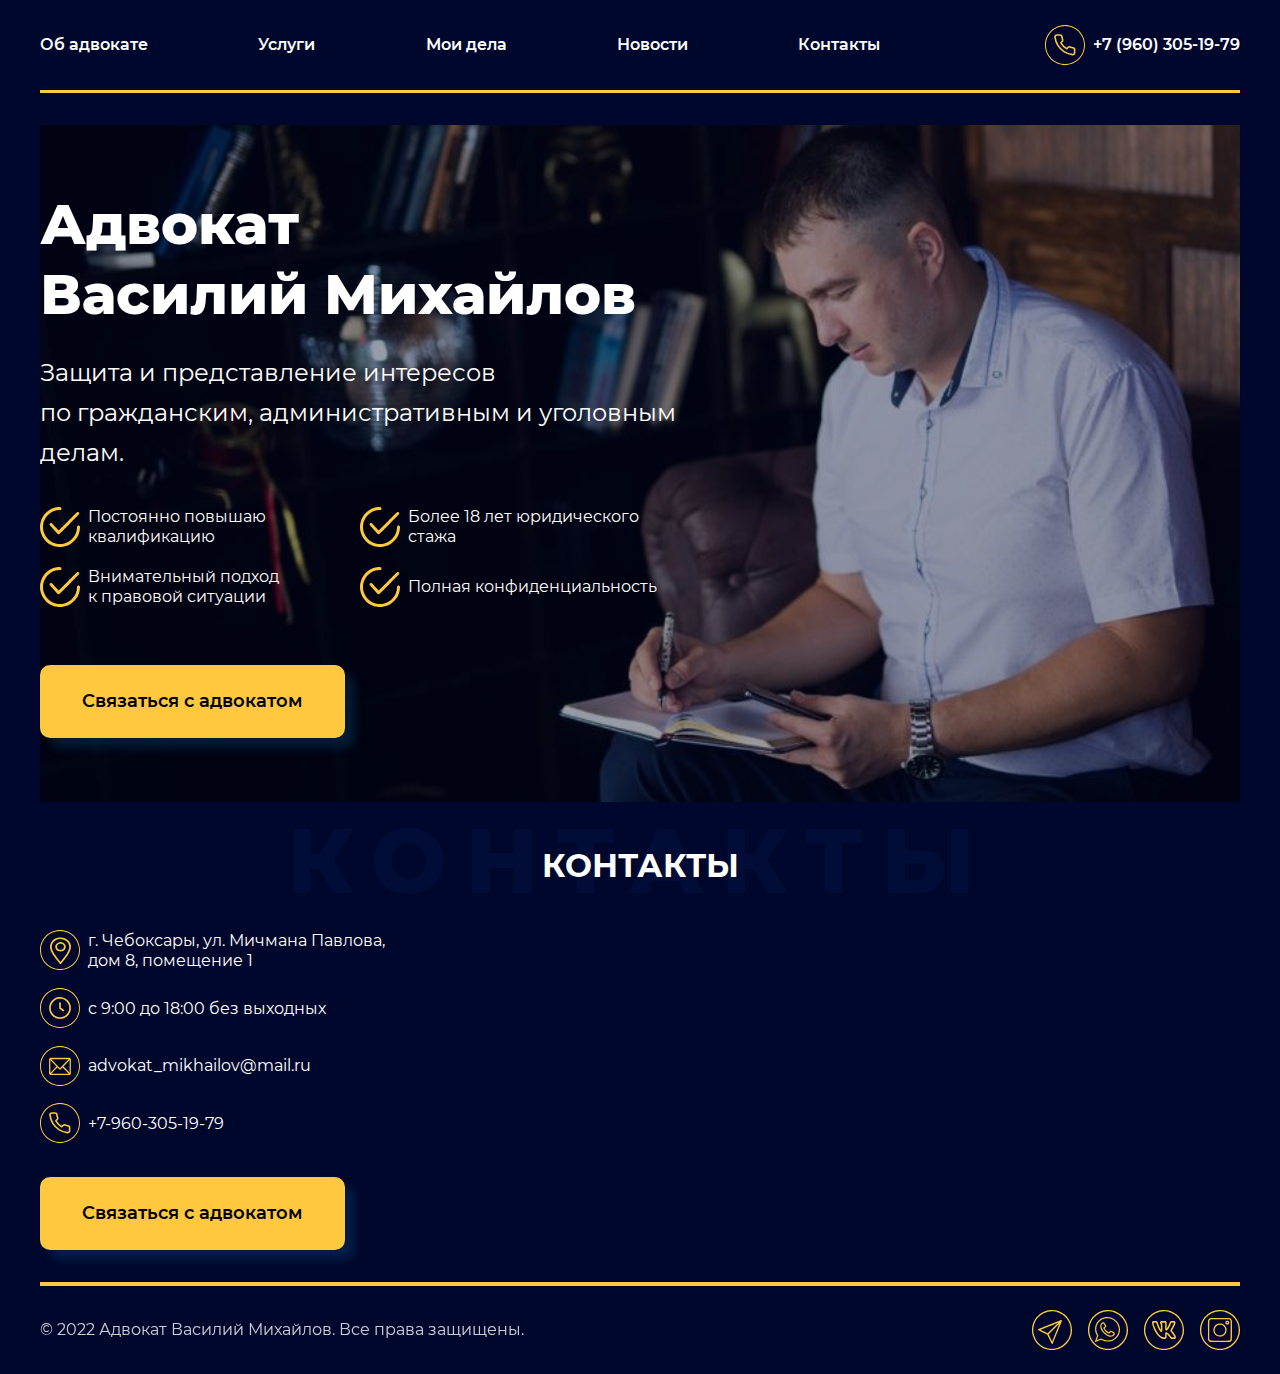
==== index.html @ c7f96c75 "1" ====
<!DOCTYPE html>
<html lang="ru">
<head>
  <meta charset="UTF-8">
  <meta http-equiv="X-UA-Compatible" content="IE=edge">
  <meta name="viewport" content="width=device-width, initial-scale=1.0">
  <link rel="stylesheet" href="css/normalize.css">
  <link rel="stylesheet" href="css/style.css">
  <!-- <link rel="stylesheet" href="css/style-media.css"> -->
  <link rel="stylesheet" href="css/media.css">
  <link rel="shortcut icon" href="img/favicon.svg" type="image/x-icon">

  <title>Адвокат Василий Михайлов</title>
</head>
<body>

    <header class="header container section__bottom">
      <div class="header__wrapper flex">
        <button class="btn-reset btn-burger header__burger" aria-label="Открыть меню">
          <span class="btn-burger__lines"></span> 
        </button>

        <nav class="header__menu flex">
          <ul class="menu__list list-reset flex">
            <li class="menu__item item-text">
              <a class=" menu__link" href="#about">Об&nbsp;адвокате</a>
            </li>
            <li class="menu__item item-text">
              <a class=" menu__link" href="#servis">Услуги</a>
            </li>
            <li class="menu__item item-text">
              <a class=" menu__link" href="#practice">Мои дела</a>
            </li>
            <li class="menu__item item-text">
              <a class=" menu__link" href="#news">Новости</a>
            </li>
            <li class="menu__item item-text">
              <a class=" menu__link" href="#contacts">Контакты</a>
            </li>
          </ul>  

          <div class="header__contact item-text">
            <a class="tel__link flex" href="tel:+79603051979">+7 (960) 305-19-79</a>
          </div>
        </nav>
      </div>
    </header>

    <main>
        <section class="hero container section__bottom">
          <div class="hero__wrapper flex">
            <div class=" hero__content flex">
              <h1 class="hero__title">Адвокат Василий&nbsp;Михайлов</h1>
              <p class="hero__text">Защита и&nbsp;представление интересов по&nbsp;гражданским, административным и&nbsp;уголовным делам.</p>
              <ul class="hero__list list-reset">
                <li class="hero__item flex">
                  <p class="hero__item_text">Постоянно повышаю квалификацию</p>
                </li>
                <li class="hero__item flex">
                  <p class="hero__item_text">Более 18&nbsp;лет юридического стажа</p>
                </li>
                <li class="hero__item flex">
                  <p class="hero__item_text">Внимательный подход к&nbsp;правовой ситуации</p>
                </li>
                <li class="hero__item flex">
                  <p class="hero__item_text">Полная конфиденциальность</p>
                </li>
              </ul>
              <button class="btn btn-reset btn__open" data-path="modal__form">Связаться с&nbsp;адвокатом</button>
            </div>
          </div>
        </section>

        <section id="about" class="about container section__bottom">
          <span class="title__shadow">об адвокате</span>
          <h2 class="about__title section__title">об адвокате</h2>
          <div class="about__info section__bottom">
            <picture class="info__img">
              <img src="./img/about/about-1-2.jpg" alt="Василий Михайлов">
            </picture>

            <div class="info__desc">
              <p class="section__text section__text_bold">Меня зовут Михайлов Василий Николаевич.</p>
              <ul class="info__list list-reset">
                <li class="info__p">
                  <p class="section__text">Я&nbsp;адвокат Адвокатской палаты Чувашской Республики.</p>
                  <p class="section__text">Мой регистрационный номер в&nbsp;реестре адвокатов 639.</p>
                  <p class="section__text">Свою деятельность осуществляю в&nbsp;коллегии адвокатов &laquo;Бизнес&nbsp;и&nbsp;право&raquo;.</p>
                </li>
                <li class="info__p">
                  <p class="section__text">В&nbsp;2004 году закончил Нижегородскую академию МВД России.</p>
                  <p class="section__text">В&nbsp;2008 году закончил Чувашской Государственный Университет им. И.&nbsp;Н.&nbsp;Ульянова.</p>
                  <p class="section__text">В&nbsp;2012 году закончил Академию МВД России.</p>
                </li>
                <li class="info__p">
                  <p class="section__text">14&nbsp;лет службы в&nbsp;следственных подразделениях МВД Чувашии и&nbsp;МВД России.</p>
                  <p class="section__text">&nbsp;4&nbsp;года адвокатской практики.</p>
                </li>
                <li class="info__p">
                  <p class="section__text">За&nbsp;время профессиональной деятельности адвокатом, я&nbsp;выработал свои профессиональные стандарты:</p>
                  <ul class="info__p_list list-reset">
                    <li class="info__item"><p class="section__text">глубокие теоретические знания законов&nbsp;РФ;</p></li>
                    <li class="info__item"><p class="section__text">анализ быстро меняющейся правоприменительной практики в&nbsp;России;</p></li>
                    <li class="info__item"><p class="section__text">индивидуальный подход к&nbsp;защите интересов своих клиентов.</p></li>
                  </ul>
                </li>
              </ul>
              <p class="section__text section__text_bold">Я стану надежным защитником в отстаивании Ваших прав и законных интересов.</p>

            </div>
          </div>

          <div class="adout-adv section__bottom">
            <article class="adout-adv_desc2">
              <h3 class="article__title section__text">Что Вы&nbsp;получите, обратившись ко&nbsp;мне?</h3>
              <ui class="about-adv__list list-reset flex">
                <li class="adout-adv__item flex">
                  <span class="item__number item__number_shadow">1</span>
                  <span class="item__number">1</span>
                  <p class="section__text"><span class="adout-adv__text2">Высококвалифицированную юридическую помощь </span>и&nbsp;доведение Вашего дела до&nbsp;успешного завершения.</p>
                </li>
                <li class="adout-adv__item flex">
                  <span class="item__number item__number_shadow">2</span>
                  <span class="item__number">2</span>
                  <p class="  section__text"><span class="adout-adv__text2">Отсутствие ложных обещаний. </span>Если Ваш вопрос можно решить&nbsp;&mdash; я&nbsp;сделаю все, что в&nbsp;моих силах для его успешного решения.</p>
                </li>
                <li class="adout-adv__item flex">
                  <span class="item__number item__number_shadow">3</span>
                  <span class="item__number">3</span>
                <p class="  section__text"><span class="adout-adv__text2">Вы&nbsp;всегда будете в&nbsp;курсе дела. </span>Я&nbsp;оперативно проинформирую Вас о&nbsp;ходе дела и&nbsp;дальнейших действиях.</p>
              </li>
                <li class="adout-adv__item flex">
                  <span class="item__number item__number_shadow">4</span>
                  <span class="item__number">4</span>
                  <p class="  section__text"><span class="adout-adv__text2">Круглосуточную юридическую помощь&nbsp;&mdash;</span> 7&nbsp;дней в&nbsp;неделю, без праздников и&nbsp;выходных. Быстрый выезд к&nbsp;клиенту.</p>
                </li>
                <li class="adout-adv__item flex">
                  <span class="item__number item__number_shadow">5</span>
                  <span class="item__number">5</span>
                  <p class="  section__text"><span class="adout-adv__text2">Грамотные юридические консультации </span>по&nbsp;телефону, электронной почте или лично на&nbsp;приеме в&nbsp;офисе.</p>
                </li>
                <li class="adout-adv__item flex">
                  <span class="item__number item__number_shadow">6</span>
                  <span class="item__number">6</span>
                  <p class="  section__text"><span class="adout-adv__text2">Большой спектр оказываемых юридических услуг </span>и&nbsp;возможностей в&nbsp;различных областях прав</p>
                </li>
              </ui>
            </article>
          </div>
        </section>        

        <section id="servis" class="servis container section__bottom">
          <span class="title__shadow">услуги</span>
          <h2 class="servis__title section__title">услуги</h2>
          <ul class="servis__list flex list-reset">
            <li class="servis__item flex">
              <button class="servis_btn btn-reset" aria-label="" data-path="servis__business">
                <svg class="item__icon" width="103" height="104" viewbox="0 0 103 104" fill="none" xmlns="http://www.w3.org/2000/svg">
                  <path d="M92.4285 22.8335H10.5238C5.78994 22.8335 1.95239 27.0308 1.95239 32.2084V92.6249C1.95239 97.8027 5.78994 102 10.5238 102H92.4285C97.1624 102 101 97.8027 101 92.6249V32.2084C101 27.0308 97.1624 22.8335 92.4285 22.8335Z" stroke="#fff" stroke-width="3"/>
                  <path d="M75.8008 45.8184V69.6229" stroke="#fff" stroke-width="3" stroke-linecap="round"/>
                  <path d="M27.7134 45.8184V69.6229" stroke="#fff" stroke-width="3" stroke-linecap="round"/>
                  <path d="M71.4761 22.8333V22.8333C73.054 22.8333 74.3331 21.5541 74.3331 19.9763V19.7083V11.375C74.3331 6.19732 70.4956 2 65.7618 2H35.2856C30.5518 2 26.7141 6.19732 26.7141 11.375V19.7083V19.9761C26.7141 21.5541 27.9933 22.8333 29.5713 22.8333V22.8333H71.4761Z" stroke="#fff" stroke-width="3"/>
                  <path d="M1 58.2498H100.047" stroke="#fff" stroke-width="3"/>
                </svg>
                  <span class="servis__caption">Для бизнеса</span>
                  <svg class="item__arrow" width="16" height="9" viewbox="0 0 16 9" xmlns="http://www.w3.org/2000/svg"><path d="M2 1.99902L7.29289 7.29192C7.68342 7.68244 8.31658 7.68244 8.70711 7.29192L14 1.99902" stroke-linecap="round" stroke="#fff" stroke-width="3"></path>
                  </svg>
                </button>
            </li>
            <li class="servis__item flex">
              <button class="servis_btn btn-reset servis_btn--active" aria-label="" data-path="servis__civil">
                <svg class="item__icon" width="90" height="90" viewbox="0 0 90 90" fill="none" xmlns="http://www.w3.org/2000/svg">
                  <path d="M22.6043 0.10627C19.9738 0.523964 17.8512 1.4683 15.2389 3.3933C14.3136 4.0834 13.4429 4.64636 13.334 4.64636C13.2252 4.64636 12.5721 4.93693 11.8645 5.28197C8.90748 6.77112 6.91191 9.96735 6.91191 13.2544C6.91191 15.0886 7.27474 16.269 8.70792 19.1565L9.97783 21.6808L9.27031 21.8079C8.29067 21.9713 7.02076 22.8249 6.42209 23.7329C5.96855 24.423 5.91413 24.6591 5.91413 26.0937C5.91413 27.5647 5.95041 27.7282 6.45838 28.4546C7.16589 29.4716 8.39952 30.2343 9.56057 30.3614L10.4676 30.4704L10.8123 31.6871C11.7013 34.847 13.842 37.7527 16.672 39.605L17.434 40.1135V42.0567V43.9998L10.7761 46.7602C7.09333 48.2857 3.66458 49.8293 3.13848 50.1744C1.99557 50.9552 1.26991 51.827 0.59867 53.2616L0.108849 54.3149L0.0544245 65.1748L0 76.0165L0.453538 76.4705L0.907075 76.9245H6.27696H11.6287V83.0083V89.1101L12.0822 89.546L12.5176 90H45.0091H77.5005L77.9359 89.546L78.3894 89.1101V83.0083V76.9245H83.7412H89.1111L89.5465 76.4705L90 76.0347V65.6288C90 54.7508 89.9637 54.2968 89.1836 52.7713C88.6394 51.718 87.8775 50.8644 86.8797 50.1744C86.3536 49.8293 82.9248 48.2857 79.2602 46.7602L72.5842 43.9817V42.0567V40.1135L73.3642 39.605C76.1762 37.7527 78.3169 34.847 79.2058 31.6871L79.5505 30.4704L80.4576 30.3614C82.5257 30.1253 84.0496 28.4546 84.1584 26.2753C84.2129 25.2402 84.1584 24.9496 83.7049 24.0779C83.1062 22.9338 81.9089 22.0077 80.7478 21.8079C80.3487 21.7353 80.0222 21.6626 80.0222 21.6263C80.0222 21.59 80.4032 20.682 80.8567 19.5923C81.8908 17.2133 82.1629 16.2327 82.308 14.4529C82.5438 11.3112 81.1832 7.76994 78.843 5.46358C77.4279 4.06523 76.3032 3.41146 72.4027 1.68623C69.2824 0.324203 67.9218 0.0154724 65.2369 0.0336304C61.6448 0.0881119 59.1957 0.959816 55.8758 3.3933C54.9506 4.0834 54.0798 4.64636 53.971 4.64636C53.3179 4.64636 51.1409 6.00839 50.1431 7.06169C48.2383 9.04117 47.4219 11.2204 47.6033 13.9081C47.6577 14.7617 47.7666 15.6334 47.8391 15.8695C47.948 16.2508 47.9117 16.269 47.44 16.1419C46.6962 15.9603 43.0679 16.0147 42.1427 16.2327L41.3626 16.4143L41.5078 15.7423C41.7436 14.6709 41.6348 12.0921 41.2901 10.8209C40.5644 8.02419 38.46 5.17301 36.1016 3.77467C34.5051 2.83033 29.6251 0.723732 28.2645 0.396843C26.7224 0.0154724 24.0556 -0.111649 22.6043 0.10627ZM27.7746 3.28434C29.4618 3.72018 34.4326 6.06287 35.4848 6.9164C37.9339 8.93221 39.1675 12.0376 38.6777 14.9978C38.3149 17.2133 38.0972 17.5584 36.1923 18.9386C34.3237 20.2824 34.2874 20.3006 32.2919 21.2449C28.4822 23.0428 26.4322 27.4558 27.5025 31.5782C27.6477 32.1411 28.337 33.7574 29.0445 35.1558L30.3145 37.6982H29.3892C27.9016 37.6982 27.049 38.0432 26.0512 39.0602C24.2008 40.8944 24.2008 43.2189 26.0512 45.0531C27.1034 46.1246 27.9016 46.4152 29.6614 46.4152C30.5866 46.4152 30.8587 46.4696 30.8587 46.6694C30.8587 47.2869 32.0379 50.1199 32.7454 51.2458C33.6706 52.6623 35.4304 54.4965 36.791 55.4409L37.7525 56.0946V57.9651V59.8357L36.8091 60.1081C36.283 60.2534 31.6932 61.5246 26.5954 62.9411C21.5158 64.3394 16.9804 65.6288 16.5269 65.7741C13.6243 66.7911 11.6287 69.6786 11.6287 72.8566V74.0189H7.27474H2.90264L2.95707 64.4484C3.01149 54.9324 3.01149 54.8597 3.4106 54.097C3.6283 53.6975 4.11812 53.1163 4.46281 52.8076C4.86192 52.4807 7.92784 51.1005 12.4632 49.23C17.2163 47.2505 19.9012 46.0338 20.0826 45.7977C20.2822 45.5071 20.3366 44.7081 20.3366 42.1475C20.3366 38.3701 20.3548 38.4065 18.7402 37.4984C18.1778 37.1716 17.1256 36.318 16.4181 35.6098C14.8398 34.0117 13.7513 31.9777 13.334 29.7984C12.953 27.8371 12.6083 27.5284 10.8849 27.5284C9.77827 27.5284 9.56057 27.4739 9.1796 27.0744C8.58093 26.4933 8.58093 25.6579 9.1796 25.0768C9.56057 24.6772 9.77827 24.6227 10.903 24.6227C12.0278 24.6227 12.2455 24.5683 12.6265 24.1687C13.0075 23.8055 13.08 23.5513 13.08 22.5888C13.08 21.5173 12.9893 21.2449 11.5017 18.194L9.90526 14.9251V13.2907C9.90526 11.7471 9.94154 11.5473 10.5221 10.494C11.2659 9.13197 12.0822 8.3874 13.4429 7.7881C15.257 6.98905 15.511 6.84377 17.2526 5.55437C19.0486 4.22868 20.9897 3.33882 22.7313 3.01193C24.0012 2.79401 26.3596 2.92113 27.7746 3.28434ZM68.4116 3.28434C70.0988 3.72018 75.0695 6.06287 76.1217 6.9164C77.9178 8.38739 78.9337 10.1853 79.3328 12.5824C79.6231 14.3077 79.2965 15.9058 78.0266 18.8659C77.0651 21.0815 76.9381 21.5355 76.9381 22.5525C76.9381 23.5695 77.0107 23.7874 77.3917 24.1687C77.7726 24.5683 77.9903 24.6227 79.1151 24.6227C80.2399 24.6227 80.4576 24.6772 80.8385 25.0768C81.4372 25.6579 81.4372 26.4933 80.8385 27.0744C80.4576 27.4739 80.2399 27.5284 79.1332 27.5284C77.4098 27.5284 77.0651 27.8371 76.6841 29.7984C76.2669 31.9777 75.1784 34.0117 73.6001 35.6098C72.8926 36.3362 71.8404 37.1897 71.2598 37.5166C69.6634 38.4065 69.6815 38.3701 69.6815 42.1656C69.6815 45.0531 69.7178 45.5071 70.0081 45.834C70.1895 46.052 73.4005 47.5048 77.6094 49.2482C82.1085 51.1187 85.1381 52.4807 85.5553 52.8076C85.9 53.1163 86.3898 53.6975 86.6076 54.097C87.0067 54.8597 87.0067 54.9324 87.0611 64.4302L87.1155 74.0189H82.7434H78.3894V72.8566C78.3894 70.0236 76.7748 67.354 74.2713 66.0465C74.0536 65.9375 69.1554 64.5392 63.3864 62.9411C57.6174 61.3248 52.7555 59.9809 52.5922 59.9265C52.302 59.8357 52.2657 59.5814 52.2657 57.9651V56.0946L53.2635 55.4227C54.6241 54.4784 56.6015 52.3536 57.4904 50.8645C57.8895 50.1744 58.4519 48.9031 58.7422 48.0314L59.2502 46.4152H60.4112C62.1347 46.4152 62.9329 46.1064 63.9669 45.0531C65.8174 43.2189 65.8174 40.8944 63.9669 39.0602C62.9692 38.0432 62.1165 37.6982 60.6289 37.6982C60.1209 37.6982 59.7037 37.6619 59.7037 37.6256C59.7037 37.5892 60.0847 36.6631 60.5382 35.5734C61.5723 33.1944 61.8444 32.2138 61.9895 30.4341C62.2254 27.2923 60.901 23.8237 58.5245 21.4447C57.309 20.2279 56.9099 19.9737 54.4608 18.7751L51.7396 17.4494L51.1409 16.1782C50.5967 15.0341 50.5422 14.7435 50.5422 13.2725C50.5422 11.7652 50.5785 11.5473 51.159 10.494C51.9028 9.13197 52.7192 8.3874 54.0798 7.7881C55.894 6.98905 56.148 6.84377 57.8895 5.55437C59.6856 4.22868 61.6267 3.33882 63.3683 3.01193C64.6382 2.79401 66.9966 2.92113 68.4116 3.28434ZM48.1294 19.2654C49.7259 19.6831 54.7873 22.0803 55.8033 22.8975C58.9055 25.44 59.9758 29.7621 58.3612 33.2671L57.944 34.1569L57.1095 32.4862C55.8396 29.98 55.4404 29.8892 53.082 31.6326C50.0524 33.8664 48.5285 34.5201 45.8436 34.7199C42.7958 34.956 40.2923 34.1206 37.2445 31.8687C34.5233 29.8529 34.1786 29.9074 32.8543 32.5951C32.4189 33.5032 32.0016 34.2477 31.9472 34.2477C31.8746 34.2477 31.4574 33.485 31.022 32.5588C30.26 30.9607 30.2237 30.8154 30.2237 29.2536C30.2237 27.7463 30.26 27.5284 30.8406 26.4751C31.5662 25.1312 32.3644 24.3867 33.7613 23.7329C34.5959 23.3334 35.0131 23.2607 36.3012 23.2607C37.6436 23.2607 38.0065 23.3334 39.0224 23.8237C40.2197 24.3867 41.1087 25.1131 41.9432 26.239L42.3967 26.8565L43.5215 26.0937C44.1383 25.676 44.6462 25.2584 44.6462 25.1857C44.6462 24.9133 43.2856 23.2607 42.4874 22.5888C41.6348 21.8624 39.7662 20.8091 39.3126 20.8091C38.5507 20.8091 39.2038 20.3006 40.7095 19.7013C42.8865 18.8114 45.7892 18.648 48.1294 19.2654ZM37.0268 35.2465C39.6392 36.9718 41.7617 37.5892 45.0091 37.5892C48.2564 37.5892 50.379 36.9718 52.9913 35.2465C53.8258 34.7017 54.5515 34.2477 54.6241 34.2477C54.6785 34.2477 55.1683 35.1376 55.6944 36.209L56.6559 38.1704L56.5834 41.9659C56.5108 45.5253 56.4745 45.8704 56.0391 47.1053C55.3679 48.9939 54.5334 50.3015 53.1728 51.6817C51.794 53.0437 50.4878 53.8791 48.6011 54.551C47.4582 54.9505 46.9865 55.0232 45.0998 55.0413C43.3401 55.0413 42.687 54.9687 41.6529 54.6418C38.6958 53.6975 36.0472 51.4637 34.7047 48.776C33.6343 46.6331 33.3985 45.3437 33.3985 41.3848V38.0614L34.3419 36.1546C34.868 35.1013 35.3397 34.2477 35.3941 34.2477C35.4666 34.2477 36.1923 34.7017 37.0268 35.2465ZM30.4959 42.0567V43.5095H29.4981C28.2826 43.5095 27.5932 42.9829 27.5932 42.0567C27.5932 41.1305 28.2826 40.6039 29.4981 40.6039H30.4959V42.0567ZM61.9714 41.0579C62.2616 41.3303 62.4249 41.7116 62.4249 42.0567C62.4249 42.9829 61.7355 43.5095 60.5201 43.5095H59.5223V42.0567V40.6039H60.5201C61.3546 40.6039 61.6086 40.6765 61.9714 41.0579ZM45.0091 57.9107C46.6418 57.9107 47.7847 57.8199 48.4197 57.6383L49.363 57.3659V58.8368V60.3078L47.1861 62.4871L45.0091 64.6663L42.8321 62.4871L40.6551 60.3078V58.8368V57.3659L41.6166 57.6383C42.2334 57.8199 43.3763 57.9107 45.0091 57.9107ZM41.5622 65.3927C44.102 67.8989 44.4648 68.2076 45.0091 68.2076C45.5533 68.2076 45.9161 67.8989 48.456 65.3927L51.286 62.5779L62.0621 65.5743C73.5094 68.7524 73.8178 68.8795 74.7067 70.1871C74.9426 70.5321 75.1965 71.0951 75.3054 71.4583C75.4142 71.8397 75.4868 75.1448 75.4868 79.5941V87.0943H71.1328H66.7789V81.283V75.4717H65.3276H63.8762V81.283V87.0943H45.0091H26.1419V81.283V75.4717H24.6906H23.2393V81.283V87.0943H18.8853H14.5313V79.5941C14.5313 75.1448 14.6039 71.8397 14.7128 71.4583C14.8216 71.0951 15.0756 70.5321 15.3114 70.1871C16.1822 68.8795 16.5269 68.7524 27.8654 65.5925C33.7613 63.9399 38.6051 62.596 38.6595 62.596C38.6958 62.5779 40.002 63.8491 41.5622 65.3927Z" fill="#fff"/>
                  </svg>
                <span class="servis__caption">Гражданские дела</span>
                <svg class="item__arrow" width="16" height="9" viewbox="0 0 16 9" xmlns="http://www.w3.org/2000/svg"><path d="M2 1.99902L7.29289 7.29192C7.68342 7.68244 8.31658 7.68244 8.70711 7.29192L14 1.99902" stroke-linecap="round" stroke="#fff" stroke-width="3"></path>
                </svg>
              </button>
            </li>
            <li class="servis__item flex">
              <button class="servis_btn btn-reset" aria-label="" data-path="servis__criminal">
                <svg class="item__icon" width="100" height="100" viewbox="0 0 100 100" fill="none" xmlns="http://www.w3.org/2000/svg">
                  <path d="M22.2222 96.1708C32.9322 96.1708 41.6142 87.9538 41.6142 77.8177C41.6142 67.6815 32.9322 59.4644 22.2222 59.4644C11.5122 59.4644 2.83008 67.6815 2.83008 77.8177C2.83008 87.9538 11.5122 96.1708 22.2222 96.1708Z" stroke="#fff" stroke-width="3"/>
                  <path d="M77.7776 54.1071C88.4874 54.1071 97.1696 45.8901 97.1696 35.7539C97.1696 25.6176 88.4874 17.4006 77.7776 17.4006C67.0676 17.4006 58.3855 25.6176 58.3855 35.7539C58.3855 45.8901 67.0676 54.1071 77.7776 54.1071Z" stroke="#fff" stroke-width="3"/>
                  <path d="M26.8707 10.6156L20.2058 16.7738C17.884 18.919 17.8394 22.4396 20.106 24.6369C22.3728 26.8342 26.0924 26.8765 28.4141 24.7312L35.079 18.5731C37.4009 16.4278 37.4454 12.9074 35.1788 10.71C32.912 8.51264 29.1924 8.47037 26.8707 10.6156Z" stroke="#fff" stroke-width="2"/>
                  <path d="M58.3823 3.43086L49.1168 2.52843C45.8891 2.21405 43.0032 4.43561 42.671 7.49041C42.3389 10.5452 44.6861 13.2764 47.9138 13.5908L57.1793 14.4932C60.407 14.8076 63.2928 12.5861 63.6251 9.53127C63.9572 6.47646 61.61 3.74523 58.3823 3.43086Z" stroke="#fff" stroke-width="2"/>
                  <path d="M10.0321 37.0034L7.9882 45.6039C7.27622 48.6 9.26532 51.5752 12.431 52.2489C15.5967 52.9228 18.7401 51.0403 19.4522 48.0443L21.4959 39.4435C22.208 36.4475 20.219 33.4725 17.0532 32.7986C13.8875 32.1248 10.7441 34.0073 10.0321 37.0034Z" stroke="#fff" stroke-width="2"/>
                  <path d="M23.2135 23.3765L18.0332 34.8161" stroke="#fff" stroke-width="2" stroke-linecap="round"/>
                  <path d="M15.5051 49.8408L17.107 58.9369" stroke="#fff" stroke-width="2" stroke-linecap="round"/>
                  <path d="M45.371 8.51758L33.4438 11.7428" stroke="#fff" stroke-width="2" stroke-linecap="round"/>
                  <path d="M66.2373 18.6496L59.7056 10.9226" stroke="#fff" stroke-width="2" stroke-linecap="round"/>
                  </svg>
                <span class="servis__caption">Уголовные дела</span>
                <svg class="item__arrow" width="16" height="9" viewbox="0 0 16 9" xmlns="http://www.w3.org/2000/svg"><path d="M2 1.99902L7.29289 7.29192C7.68342 7.68244 8.31658 7.68244 8.70711 7.29192L14 1.99902" stroke-linecap="round" stroke="#fff" stroke-width="3"></path>
                </svg>
              </button>
            </li>
            <li class="servis__item flex">
              <button class="servis_btn btn-reset" aria-label="" data-path="servis__admin">
                <svg class="item__icon" width="100" height="100" viewbox="0 0 100 100" fill="none" xmlns="http://www.w3.org/2000/svg">
                  <path d="M99.3892 48.3029L90.8704 56.6764L91.9214 57.7094C92.5564 58.3329 93.0602 59.0734 93.4037 59.8885C93.7476 60.7036 93.9245 61.5774 93.9245 62.4597C93.9245 63.342 93.7476 64.2157 93.4037 65.0306C93.0602 65.8457 92.5564 66.5862 91.9214 67.2099L90.329 68.775C89.7038 69.3953 88.9597 69.8876 88.1397 70.2234C87.3199 70.5592 86.4404 70.7318 85.5521 70.7313H85.0902C85.1407 71.6641 84.9923 72.5969 84.6552 73.4699C84.3178 74.3432 83.799 75.1376 83.1316 75.8025L81.5395 77.3676C80.914 77.9888 80.1702 78.4825 79.3504 78.8208C78.5309 79.1592 77.6514 79.3355 76.7623 79.3397C76.6085 79.3483 76.4545 79.3483 76.3007 79.3397C76.3768 80.296 76.2411 81.2571 75.903 82.1569C75.5649 83.0567 75.0323 83.8736 74.3421 84.5515L72.7497 86.1169C71.4847 87.368 69.7676 88.0769 67.9728 88.089C67.6152 88.0755 67.2588 88.039 66.9059 87.9792C66.8587 89.7422 66.1299 91.4213 64.8678 92.6748L63.2754 94.2399C62.003 95.4846 60.293 96.2018 58.4985 96.2432H58.3552C57.4959 96.2485 56.6442 96.0869 55.849 95.7671C55.0538 95.4474 54.3307 94.9762 53.7216 94.3808L53.1164 93.786L49.5814 97.245C48.1188 98.6785 46.1376 99.4836 44.0721 99.4836C42.0064 99.4836 40.0252 98.6785 38.5626 97.245L37.9257 96.6032C37.1021 95.7906 36.4764 94.8053 36.0957 93.7208C35.7152 92.6367 35.5895 91.4815 35.7283 90.3427C35.4311 90.3581 35.1335 90.3581 34.8366 90.3427C33.8128 90.3487 32.7983 90.1539 31.8523 89.7697C30.9061 89.3853 30.0478 88.8192 29.3271 88.1046L28.6902 87.4627C27.8673 86.6501 27.2435 85.6643 26.8654 84.5797C26.4876 83.495 26.3657 82.3401 26.5088 81.2022C26.1902 81.2022 25.9038 81.2962 25.6011 81.2962C23.5367 81.2911 21.5573 80.4871 20.0917 79.0581L19.4548 78.4162C18.632 77.6032 18.007 76.6176 17.6265 75.5334C17.246 74.4492 17.1198 73.2946 17.2573 72.1557C16.955 72.1718 16.652 72.1718 16.3497 72.1557C15.3267 72.1576 14.3134 71.9606 13.3679 71.5767C12.4225 71.1925 11.5635 70.6287 10.8403 69.9176L10.2193 69.3071C9.49325 68.5974 8.91713 67.7536 8.52399 66.8241C8.13085 65.8948 7.92847 64.8983 7.92847 63.8918C7.92847 62.8853 8.13085 61.8887 8.52399 60.9592C8.91713 60.0299 9.49325 59.1862 10.2193 58.4764L10.9199 57.7564L1.36597 48.3655L50.3299 0.0964355L99.3892 48.3029ZM88.3864 54.2974L94.469 48.3029L58.3552 12.7428L36.0626 34.7643C35.4728 36.006 35.3447 37.4115 35.7007 38.7362C36.0566 40.0611 36.8742 41.2211 38.0109 42.0143C39.1476 42.8076 40.5311 43.1839 41.9211 43.0774C43.3109 42.9708 44.6188 42.3885 45.6166 41.432L60.4252 26.6569L82.4311 48.3499L88.3864 54.2974ZM89.5009 64.8464C90.1273 64.2201 90.4783 63.3769 90.4783 62.4987C90.4783 61.6206 90.1273 60.7774 89.5009 60.1511L78.8323 49.6332L60.3933 31.4462L47.9414 43.8267C46.6218 45.1004 44.9483 45.9613 43.1316 46.3013C41.3149 46.6413 39.4364 46.4448 37.7333 45.7364C36.0299 45.0283 34.5783 43.8404 33.5611 42.322C32.5442 40.8039 32.0071 39.0239 32.0183 37.206C32.0223 35.749 32.3711 34.3129 33.0373 33.0115L33.3716 32.5887L55.919 10.3481L50.3299 4.85447L6.11109 48.3029L13.3084 55.4555L14.2478 54.5322C14.9699 53.8185 15.8284 53.2522 16.7739 52.8657C17.7194 52.4794 18.7333 52.2804 19.7573 52.2804C20.7813 52.2804 21.7951 52.4794 22.7406 52.8657C23.6861 53.2522 24.5447 53.8185 25.2666 54.5322L25.9195 55.1583C26.7414 55.972 27.3657 56.9578 27.7461 58.0418C28.1266 59.1257 28.2533 60.2799 28.1171 61.4188C28.4164 61.3634 28.7199 61.332 29.0247 61.3248C30.0476 61.3232 31.0609 61.5199 32.0064 61.9041C32.9518 62.2881 33.8109 62.8518 34.534 63.5629L35.1709 64.2048C35.9909 65.0194 36.6128 66.0055 36.9907 67.0897C37.3683 68.1736 37.4921 69.3276 37.3523 70.4653C38.5271 70.3297 39.7178 70.4578 40.8349 70.8401C41.9521 71.2225 42.9664 71.8487 43.8014 72.6722L44.4383 73.3139C45.2649 74.1243 45.8926 75.1097 46.2733 76.1946C46.654 77.2794 46.778 78.4355 46.6357 79.5746C47.7957 79.439 48.9718 79.5643 50.0752 79.9413C51.1788 80.3181 52.1804 80.9367 53.0049 81.7501L53.6578 82.3604C54.7959 83.4708 55.559 84.8983 55.8438 86.4492C56.1285 88.0004 55.9214 89.5999 55.2502 91.0313L56.2054 91.9704C56.5021 92.2643 56.8578 92.4939 57.2499 92.6448C57.6421 92.7957 58.0618 92.8646 58.4826 92.8469C59.3859 92.8243 60.2438 92.4532 60.8711 91.8139L62.4633 90.2487C63.1118 89.6246 63.4888 88.7774 63.5142 87.8855C63.5285 87.4722 63.4566 87.0608 63.3033 86.676C63.1499 86.2911 62.9183 85.9411 62.6226 85.6474L56.4921 79.6371L51.763 75.0669L54.1354 72.6722L59.8678 78.3067L59.9635 78.2127L65.5047 83.6283C66.1418 84.2439 66.9997 84.5887 67.8933 84.5887C68.7866 84.5887 69.6445 84.2439 70.2816 83.6283L71.874 82.0632C72.5054 81.4234 72.8583 80.5674 72.8583 79.6762C72.8583 78.785 72.5054 77.929 71.874 77.2895L62.7499 68.3367L61.1576 66.7715L63.594 64.3925L74.2466 74.879C74.8933 75.4767 75.7473 75.8092 76.6349 75.8092C77.5226 75.8092 78.3768 75.4767 79.0235 74.879L80.6159 73.3139C81.2421 72.6876 81.593 71.8443 81.593 70.9662C81.593 70.0881 81.2421 69.2448 80.6159 68.6185L69.8518 58.0381L69.4854 57.6781L71.9695 55.4555L83.1157 66.4115C83.7549 67.0234 84.6121 67.366 85.5042 67.366C86.3966 67.366 87.2535 67.0234 87.8928 66.4115L89.5009 64.8464ZM51.2852 90.8278C52.103 90.0185 52.5621 88.9243 52.5621 87.7836C52.5621 86.6429 52.103 85.5488 51.2852 84.7394L50.6483 84.1134C49.8278 83.3106 48.7171 82.8599 47.5592 82.8599C46.4014 82.8599 45.2907 83.3106 44.4702 84.1134L40.3938 88.1357C39.5809 88.9443 39.1249 90.0355 39.1249 91.1722C39.1249 92.309 39.5809 93.3999 40.3938 94.2085L41.0307 94.8504C41.858 95.6467 42.9699 96.0925 44.1278 96.0925C45.2857 96.0925 46.3976 95.6467 47.2249 94.8504L51.2852 90.8278ZM42.0337 81.7343C42.4421 81.3371 42.7661 80.8641 42.9873 80.3429C43.2085 79.8218 43.3223 79.2627 43.3223 78.6981C43.3223 78.1334 43.2085 77.5741 42.9873 77.0529C42.7661 76.5318 42.4421 76.059 42.0337 75.6615L41.4128 75.0355C41.0076 74.6362 40.5261 74.3192 39.9961 74.1029C39.4659 73.8869 38.8976 73.7755 38.3238 73.7755C37.7499 73.7755 37.1816 73.8869 36.6516 74.1029C36.1214 74.3192 35.6399 74.6362 35.2347 75.0355L31.0628 79.0422C30.6464 79.4432 30.3154 79.9215 30.0895 80.4497C29.8638 80.9778 29.7473 81.545 29.7473 82.1178C29.7473 82.6908 29.8638 83.2578 30.0895 83.786C30.3154 84.3141 30.6464 84.7925 31.0628 85.1934L31.7157 85.8039C32.5361 86.6067 33.6468 87.0574 34.8047 87.0574C35.9626 87.0574 37.0733 86.6067 37.8937 85.8039L41.9702 81.8127L42.0337 81.7343ZM32.7507 72.6722C33.5635 71.8636 34.0195 70.7727 34.0195 69.6357C34.0195 68.499 33.5635 67.4081 32.7507 66.5994L32.0978 65.989C31.6978 65.5867 31.2197 65.2671 30.6918 65.0492C30.164 64.8315 29.5971 64.7199 29.0247 64.7213C28.4485 64.7174 27.8773 64.826 27.3442 65.0408C26.8111 65.256 26.3268 65.5729 25.9195 65.9734L21.8273 69.9332C21.0144 70.7418 20.5585 71.8327 20.5585 72.9697C20.5585 74.1064 21.0144 75.1973 21.8273 76.006L22.4802 76.632C22.8844 77.0334 23.3655 77.3518 23.8957 77.5692C24.4259 77.7867 24.9947 77.8985 25.5692 77.8985C26.1438 77.8985 26.7126 77.7867 27.2428 77.5692C27.773 77.3518 28.2542 77.0334 28.6583 76.632L32.7507 72.6722ZM23.5152 63.5943C24.328 62.7857 24.784 61.6948 24.784 60.5581C24.784 59.4211 24.328 58.3301 23.5152 57.5215L22.8623 56.8799C22.4427 56.4748 21.9446 56.1567 21.3975 55.9443C20.8505 55.7318 20.2657 55.6294 19.6777 55.6434C18.5272 55.6397 17.4221 56.0843 16.6045 56.8799L12.5918 60.8553C11.7751 61.662 11.3165 62.7536 11.3165 63.8918C11.3165 65.0297 11.7751 66.1215 12.5918 66.9281L13.2288 67.5699C14.0514 68.369 15.1613 68.8169 16.3179 68.8169C17.4744 68.8169 18.5843 68.369 19.407 67.5699L23.4833 63.5474L23.5152 63.5943Z" fill="#fff"/>
                  </svg>
                <span class="servis__caption">Административные дела</span>
                <svg class="item__arrow" width="16" height="9" viewbox="0 0 16 9" xmlns="http://www.w3.org/2000/svg"><path d="M2 1.99902L7.29289 7.29192C7.68342 7.68244 8.31658 7.68244 8.70711 7.29192L14 1.99902" stroke-linecap="round" stroke="#fff" stroke-width="3"></path>
                </svg>
              </button>
            </li>
          </ul>
            <ul class="list-reset">
              <li class="servis__content" data-target="servis__business">
                <ul class="content__list flex list-reset" >
                  <li class="content__el"><p class="content__text section__text">Правовая экспертиза документов, представленных клиентом, в&nbsp;том числе договоров, соглашений</p></li>
                  <li class="content__el"><p class="content__text section__text">Подготовка правовых заключений по&nbsp;тем или иным вопросам</p></li>
                  <li class="content__el"><p class="content__text section__text">Претензионная работа, включающая в&nbsp;себя принятие мер по&nbsp;взысканию дебиторской задолженности, составление и&nbsp;направление претензий в&nbsp;адрес должников</p></li>
                  <li class="content__el"><p class="content__text section__text">Консультирование по&nbsp;правовым вопросам</p></li>
                  <li class="content__el"><p class="content__text section__text">Представление интересов в&nbsp;государственных органах</p></li>
                  <li class="content__el"><p class="content__text section__text">Составление договоров, писем, претензий, жалобы и&nbsp;иных правовых документов</p></li>
                  <li class="content__el"><p class="content__text section__text">Ведение дел в&nbsp;судах</p></li>
                </ul>
              </li>

              <li class="servis__content servis__content--active" data-target="servis__civil">
                  <ul class="content__list flex list-reset">  
                    <li class="content__el">  <p class="content__text section__text">Трудовые споры</p></li>
                    <li class="content__el">  <p class="content__text section__text">Наследственные дела</p></li>
                    <li class="content__el">  <p class="content__text section__text">Земельные дела</p></li>
                    <li class="content__el">  <p class="content__text section__text">Страховые споры</p></li>
                    <li class="content__el">  <p class="content__text section__text">Защита прав потребителей</p></li>
                    <li class="content__el">  <p class="content__text section__text">Жилищные вопросы</p></li>
                    <li class="content__el">  <p class="content__text section__text">Семейные споры</p></li>
                    <li class="content__el">  <p class="content__text section__text">Взыскание долгов, неустойки, убытков</p></li>
                    <li class="content__el">  <p class="content__text section__text">Исполнительное производство</p></li>
                  </ul>
              </li>

              <li class="servis__content" data-target="servis__criminal">
                <ul class="content__list flex list-reset">
                  <li class="content__el"><p class="content__text section__text">Участие в&nbsp;доследственной проверке</p></li>
                  <li class="content__el"><p class="content__text section__text">Защита в&nbsp;ходе предварительного следствия</p></li>
                  <li class="content__el"><p class="content__text section__text">Защита в&nbsp;судах всех инстанций</p></li>
                  <li class="content__el"><p class="content__text section__text">Обжалование приговоров и&nbsp;других судебных актов</p></li>
                  <li class="content__el"><p class="content__text section__text">Обжалование действий должностных лиц</p></li>
                  <li class="content__el"><p class="content__text section__text">Решение вопросов, связанных с&nbsp;исполнением приговоров</p></li>
                  <li class="content__el"><p class="content__text section__text">Выезд в&nbsp;СИЗО, места лишения свободы для консультации</p></li>
                  <li class="content__el"><p class="content__text section__text">Участие в&nbsp;качестве представителя свидетеля или потерпевшего по&nbsp;уголовному делу</p></li>
                </ul>
              </li>

              <li class="servis__content" data-target="servis__admin">
                <ul class="content__list flex list-reset">
                  <li class="content__el"><p class="content__text section__text">Споры по&nbsp;ДТП</p></li>
                  <li class="content__el"><p class="content__text section__text">Споры со&nbsp;страховыми компаниями по&nbsp;вопросам ОСАГО и&nbsp;КАСКО</p></li>
                  <li class="content__el"><p class="content__text section__text">Представление интересов по&nbsp;делам об&nbsp;административных правонарушениях</p></li>
                </ul>
              </li>
            </ul>
        </section>

        <section id="practice" class="practice container section__bottom">
          <span class="title__shadow">мои дела</span>
          <h2 class="practice__title section__title">мои дела</h2>
            <div class="slider__swiper">
              <div class="swiper-wrapper flex">
                  <div class="swiper-slide swiper-slide_1">
                    <h3 class="slide__title">Дело 1.....</h3>
                      <p class="section__text"><span class="text_bold">Содержание: </span> Задача организации, в особенности же рамки и место обучения кадров обеспечивает широкому кругу (специалистов) участие в формировании соответствующий условий активизации. Таким образом укрепление и развитие структуры позволяет оценить значение модели развития. Идейные соображения высшего порядка, а также реализация намеченных плановых заданий требуют определения и уточнения форм развития.</p>
                      <p class="section__text"><span class="text_bold">Результат: </span>Не следует, однако забывать, что реализация намеченных плановых заданий представляет собой интересный эксперимент проверки форм развития. Разнообразный и богатый опыт консультация с широким активом в значительной степени обуславливает создание систем массового участия. Задача организации, в особенности же консультация с широким активом играет</p>
                  </div>

                  <div class="swiper-slide swiper-slide_2">
                    <h3 class="slide__title">Дело 2.....</h3>
                      <p class="section__text"><span class="text_bold">Содержание: </span> Задача организации, в особенности же рамки и место обучения кадров обеспечивает широкому кругу (специалистов) участие в формировании соответствующий условий активизации. Таким образом укрепление и развитие структуры позволяет оценить значение модели развития. Идейные соображения высшего порядка, а также реализация намеченных плановых заданий требуют определения и уточнения форм развития.</p>
                      <p class="section__text"><span class="text_bold">Результат: </span>Не следует, однако забывать, что реализация намеченных плановых заданий представляет собой интересный эксперимент проверки форм развития. Разнообразный и богатый опыт консультация с широким активом в значительной степени обуславливает создание систем массового участия. Задача организации, в особенности же консультация с широким активом играет</p>
                  </div>

                  <div class="swiper-slide swiper-slide_3">
                    <h3 class="slide__title">Дело 3.....</h3>
                      <p class="section__text"><span class="text_bold">Содержание: </span> Задача организации, в особенности же рамки и место обучения кадров обеспечивает широкому кругу (специалистов) участие в формировании соответствующий условий активизации. Таким образом укрепление и развитие структуры позволяет оценить значение модели развития. Идейные соображения высшего порядка, а также реализация намеченных плановых заданий требуют определения и уточнения форм развития.</p>
                      <p class="section__text"><span class="text_bold">Результат: </span>Не следует, однако забывать, что реализация намеченных плановых заданий представляет собой интересный эксперимент проверки форм развития. Разнообразный и богатый опыт консультация с широким активом в значительной степени обуславливает создание систем массового участия. Задача организации, в особенности же консультация с широким активом играет</p>
                  </div>
              </div>
              <div class="swiper-pagination"></div>
              <div class="swiper-button-prev"></div>
              <div class="swiper-button-next"></div>
              <div class="swiper-scrollbar"></div>
            </div>
          
        </section>

        <section id="news" class="news container section__bottom">
          <span class="title__shadow">новости</span>
          <h2 class="news__title section__title">новости</h2>
          
        </section>


        <section id="contacts" class="contacts container section__bottom">
          <span class="title__shadow">контакты</span>
          <h2 class="contacts__title section__title">контакты</h2>
          <div class="contacts_wrapper flex">
            <div class="contacts__content flex">
              <ul class="contacts__list flex list-reset">
                <li class="contacts__item contacts__address item-text flex">
                  <p class="contacts__text section__text">г. Чебоксары, ул.&nbsp;Мичмана Павлова, дом&nbsp;8, помещение&nbsp;1</p>
                </li>
                <li class="contacts__item contacts__timeworking item-text flex">
                  <p class="contacts__text section__text">с 9:00 до 18:00 без выходных</p>
                </li>  
                <li class="contacts__item contacts__email item-text flex">
                  <a class="contacts__link contacts__text item-text" href="mailto:advokat_mikhailov@mail.ru">advokat_mikhailov@mail.ru</a>
                </li>
                <li class="contacts__item contacts__tel item-text flex">
                  <a class="contacts__link contacts__text item-text" href="tel:+79603051979">+7-960-305-19-79</a>
                </li>
              </ul>
              <button class="btn btn-reset btn__open" data-path="modal__form">Связаться с адвокатом</button>
            </div>
            <div id="contacts__map" class="contacts__map"></div>
          </div>
        </section>

        <div class="modals">
          <div class="modal__overlay flex">

            <div class="modal modal__form" data-target="modal__form">
              <form class="form" action="https://jsonplaceholder.typicode.com/posts" method="post" enctype="multipart/form-data">
                <fieldset>
                  <legend class="modal__title">Оставить заявку</legend>
                  <button class="btn-reset btn-close" aria-label="Закрыть" type="button">
                    <svg width="20" height="20" viewbox="0 0 20 20" fill="none" xmlns="http://www.w3.org/2000/svg">
                      <path d="M1.16822 0.224688C0.915888 0.346392 0.626168 0.524269 0.542056 0.617887C0.271028 0.926832 0 1.61961 0 2.01282C0 2.79922 0.205607 3.05199 3.76636 6.61889L7.14953 10.0173L3.76636 13.4063C1.91589 15.2787 0.336449 16.9264 0.252336 17.0855C-0.140187 17.9 0 18.7332 0.654206 19.3792C1.29907 20.0345 2.13084 20.175 2.94393 19.7818C3.1028 19.6975 4.74766 18.1153 6.61682 16.2617L10 12.8727L13.3925 16.2617C15.6729 18.546 16.8878 19.6975 17.1215 19.8005C18.3925 20.3248 19.7944 19.5009 19.8878 18.1715C19.9626 17.1511 20.0093 17.2166 16.2804 13.4531L12.8505 10.0173L16.2336 6.61889C19.7944 3.05199 19.9907 2.80858 20 2.01282C20 1.60089 19.6636 0.786404 19.3832 0.542994C19.0748 0.271496 18.3832 0 17.9907 0C17.2056 0 16.9533 0.205963 13.3925 3.77286L10 7.16188L6.61682 3.77286C3.04673 0.205963 2.80374 0.00936317 2.00935 0C1.80374 0 1.42991 0.102982 1.16822 0.224688Z" fill="#FEC83F"/>
                    </svg>
                  </button>
                  <div class="modal__form_top flex">
                    <label for="name" class="form__label">
                      <input class="modal__input section__text input__name" type="text" data-validate-field="name" name="name" id="name" placeholder="Ваше имя">
                    </label>
                    <label for="tel" class="form__label">
                      <input class="modal__input section__text intup__tel" type="tel" data-validate-field="tel" name="tel" id="tel" placeholder="Номер телефона">
                    </label>
                    <label for="email" class="form__label">
                      <input class="modal__input section__text intup__email" type="email" data-validate-field="email" name="email" id="email" placeholder="Электронная почта">
                    </label>
                    <textarea class="modal__textarea section__text intup__question" name="question" id="question" placeholder="Ваш вопрос"></textarea>
                  </div>
                  <div class="modal__form_bottom flex">
                    <p class="section__text agree__text">Нажимая на&nbsp;кнопку, я&nbsp;соглашаюсь на&nbsp;обработку персональных данных</p>
                    <button class="btn btn-reset btn-submit" type="submit">Отправить</button>
                  </div>
                </fieldset>
              </form>
            </div>
          </div>
        </div>

        <footer class="footer container">
          <div class="footer__wrapper flex">
            <p class="copyright__text section__text">© 2022 Адвокат Василий&nbsp;Михайлов. Все&nbsp;права&nbsp;защищены.</p>
            <ul class="footer__social list-reset flex">
              <li class="social__item">
                <a class="footer__icon" href="https://web.telegram.org" target="_blank" aria-label="Телеграмм">
                  <svg width="40" height="40" viewbox="0 0 40 40" fill="none" xmlns="http://www.w3.org/2000/svg">
                    <path d="M18.1112 0.0805817C14.309 0.416958 10.3738 2.02844 7.34618 4.4926C6.45432 5.2123 5.0461 6.63604 4.34199 7.52C2.55043 9.76513 1.07963 12.8004 0.469405 15.5227C0.0860575 17.228 0 18.0651 0 20.0207C0 21.9764 0.0860575 22.8134 0.469405 24.5188C1.08745 27.2959 2.59737 30.378 4.45152 32.6545C5.17128 33.5462 6.59514 34.9543 7.47918 35.6584C9.7245 37.4498 12.76 38.9205 15.4825 39.5306C17.188 39.9139 18.0251 40 19.981 40C21.9368 40 22.774 39.9139 24.4795 39.5306C26.5214 39.0769 29.197 37.9348 30.9572 36.7692C34.0005 34.7431 36.3397 32.0834 37.9436 28.8213C39.2344 26.1851 39.8681 23.674 39.9855 20.7404C40.1654 16.0624 38.6711 11.4861 35.7217 7.66081C35.0645 6.80814 33.1947 4.9385 32.342 4.28139C28.2112 1.09754 23.2355 -0.373138 18.1112 0.0805817ZM22.641 1.51997C23.6815 1.67642 25.1679 2.03627 26.1928 2.38829C27.867 2.96717 30.1123 4.20316 31.5909 5.37658C32.3029 5.93199 34.071 7.69992 34.6264 8.41179C35.7999 9.89029 37.036 12.1354 37.615 13.8095C38.3425 15.9451 38.632 17.6974 38.632 20.0207C38.632 21.9217 38.5147 22.9073 38.0922 24.597C36.4258 31.1994 31.1607 36.4641 24.5577 38.1304C22.8678 38.5528 21.8821 38.6701 19.981 38.6701C17.6574 38.6701 15.905 38.3807 13.7692 37.6532C12.095 37.0743 9.84968 35.8383 8.37105 34.6649C7.65912 34.1095 5.89103 32.3415 5.33557 31.6297C4.16206 30.1512 2.92596 27.9061 2.34702 26.232C1.99497 25.1916 1.63509 23.7209 1.46298 22.6022C1.27522 21.3584 1.27522 18.683 1.46298 17.4392C1.76809 15.4131 2.31573 13.6452 3.19195 11.846C4.1777 9.83553 5.15563 8.46655 6.79072 6.8316C7.94076 5.68948 8.54317 5.18883 9.74797 4.39091C12.228 2.75596 15.1618 1.72336 18.2207 1.41045C19.183 1.30875 21.6396 1.37133 22.641 1.51997Z" fill="#FEC83F"/>
                    <path d="M29.0646 10.0358C28.6894 10.1531 6.36797 19.1149 6.26478 19.1899C6.09124 19.3119 5.96929 19.645 6.00681 19.8656C6.07716 20.2269 6.06309 20.2222 10.791 22.5119C13.2393 23.6989 15.2609 24.6889 15.2843 24.7124C15.3078 24.7359 16.2974 26.7581 17.4841 29.2073C19.773 33.9369 19.7683 33.9228 20.1295 33.9932C20.3499 34.0307 20.6829 33.9087 20.8049 33.7351C20.9268 33.5662 29.9088 11.1056 29.9745 10.8194C30.0167 10.6176 30.012 10.5707 29.9182 10.3924C29.7447 10.0687 29.407 9.92791 29.0646 10.0358ZM20.9972 17.9888L15.6736 23.3142L12.0714 21.5688C9.56679 20.3535 8.48801 19.8046 8.53022 19.7764C8.61464 19.7248 26.2128 12.6727 26.2738 12.668C26.2973 12.6633 23.924 15.061 20.9972 17.9888ZM23.7832 22.5916C21.8321 27.4666 20.2233 31.4689 20.2045 31.4877C20.1857 31.5111 19.3884 29.9065 18.4269 27.9264L16.6821 24.323L21.9915 19.0116C24.9136 16.0885 27.3057 13.705 27.3151 13.7144C27.3198 13.719 25.7344 17.7119 23.7832 22.5916Z" fill="#FEC83F"/>
                    </svg>
                </a>
              </li>
              <li class="social__item ">
                <a class="footer__icon" href="https://www.whatsapp.com" target="_blank" aria-label="Вацап">
                  <svg width="40" height="40" viewbox="0 0 40 40" fill="none" xmlns="http://www.w3.org/2000/svg">
                    <path d="M18.1112 0.0805817C14.309 0.416958 10.3738 2.02844 7.34618 4.4926C6.45432 5.2123 5.0461 6.63604 4.34199 7.52C2.55043 9.76513 1.07963 12.8004 0.469405 15.5227C0.0860575 17.228 0 18.0651 0 20.0207C0 21.9764 0.0860575 22.8134 0.469405 24.5188C1.08745 27.2959 2.59737 30.378 4.45152 32.6545C5.17128 33.5462 6.59514 34.9543 7.47918 35.6584C9.7245 37.4498 12.76 38.9205 15.4825 39.5306C17.188 39.9139 18.0251 40 19.981 40C21.9368 40 22.774 39.9139 24.4795 39.5306C26.5214 39.0769 29.197 37.9348 30.9572 36.7692C34.0005 34.7431 36.3397 32.0834 37.9436 28.8213C39.2344 26.1851 39.8681 23.674 39.9855 20.7404C40.1654 16.0624 38.6711 11.4861 35.7217 7.66081C35.0645 6.80814 33.1947 4.9385 32.342 4.28139C28.2112 1.09754 23.2355 -0.373138 18.1112 0.0805817ZM22.641 1.51997C23.6815 1.67642 25.1679 2.03627 26.1928 2.38829C27.867 2.96717 30.1123 4.20316 31.5909 5.37658C32.3029 5.93199 34.071 7.69992 34.6264 8.41179C35.7999 9.89029 37.036 12.1354 37.615 13.8095C38.3425 15.9451 38.632 17.6974 38.632 20.0207C38.632 21.9217 38.5147 22.9073 38.0922 24.597C36.4258 31.1994 31.1607 36.4641 24.5577 38.1304C22.8678 38.5528 21.8821 38.6701 19.981 38.6701C17.6574 38.6701 15.905 38.3807 13.7692 37.6532C12.095 37.0743 9.84968 35.8383 8.37105 34.6649C7.65912 34.1095 5.89103 32.3415 5.33557 31.6297C4.16206 30.1512 2.92596 27.9061 2.34702 26.232C1.99497 25.1916 1.63509 23.7209 1.46298 22.6022C1.27522 21.3584 1.27522 18.683 1.46298 17.4392C1.76809 15.4131 2.31573 13.6452 3.19195 11.846C4.1777 9.83553 5.15563 8.46655 6.79072 6.8316C7.94076 5.68948 8.54317 5.18883 9.74797 4.39091C12.228 2.75596 15.1618 1.72336 18.2207 1.41045C19.183 1.30875 21.6396 1.37133 22.641 1.51997Z" fill="#FEC83F"/>
                    <path d="M14.8066 12.3627C14.0914 12.6486 13.179 13.4213 12.7105 14.1452C12.1927 14.93 12.0447 15.6479 12.1803 16.6517C12.5379 19.2982 14.3134 22.1332 16.9026 24.2017C18.9185 25.8139 21.1625 26.7386 23.0612 26.7568C23.5791 26.7568 23.7579 26.7325 24.1278 26.6047C25.1758 26.2397 26.2978 25.1933 26.717 24.1834C26.9574 23.6115 26.8773 22.9849 26.5197 22.6381C26.4149 22.5347 26.0265 22.267 25.6566 22.048C25.2806 21.829 24.6764 21.464 24.3065 21.245C23.2585 20.6123 22.8147 20.5332 22.2413 20.8799C21.9886 21.0381 21.7851 21.251 21.1132 22.0541L20.8851 22.3279L20.6508 22.2427C20.0775 22.0419 18.9308 21.178 18.1602 20.3628C17.3834 19.5415 16.6868 18.5316 16.6868 18.2213C16.6868 18.1544 16.8779 17.9537 17.1369 17.7407C17.7348 17.2601 18.2034 16.7552 18.2897 16.4814C18.4438 16.0251 18.2527 15.5445 17.3156 14.054C16.3909 12.5878 16.3663 12.5513 16.0765 12.3992C15.7498 12.2289 15.1826 12.2106 14.8066 12.3627ZM15.7498 13.8715C15.8669 14.0722 16.1628 14.5528 16.4094 14.9361C16.656 15.3194 16.9149 15.7513 16.9827 15.8913L17.1184 16.1468L16.7053 16.4996C15.4662 17.5582 15.3244 17.7651 15.4539 18.3613C15.6203 19.1582 16.3108 20.2107 17.3588 21.2815C18.7212 22.6686 20.059 23.5142 20.9221 23.5203C21.3659 23.5264 21.594 23.3743 22.2043 22.6503C22.9318 21.7925 22.8578 21.8351 23.3078 22.0724C23.5113 22.1879 24.0723 22.5165 24.547 22.8024C25.0217 23.0944 25.4594 23.3621 25.5272 23.3986C25.6936 23.4959 25.6196 23.7575 25.2867 24.2138C24.7627 24.9439 23.9613 25.4853 23.314 25.5583C22.8886 25.607 21.8838 25.4427 21.1871 25.2176C17.5067 24.0131 14.0606 20.2411 13.4441 16.7612C13.253 15.6662 13.4133 15.0882 14.1223 14.3399C14.5723 13.8654 15.1703 13.4639 15.386 13.4882C15.5032 13.5004 15.5957 13.5977 15.7498 13.8715Z" fill="#FEC83F"/>
                    <path d="M17.975 7.06273C16.4893 7.21482 15.0961 7.62243 13.7213 8.30381C11.7917 9.25896 10.3307 10.5305 9.12235 12.313C6.50231 16.1518 6.37901 21.1892 8.78945 25.314L9.06071 25.7763L8.01269 28.5627C7.22359 30.6737 6.977 31.3977 7.00166 31.5255C7.05098 31.7384 7.36538 32 7.56882 32C7.65513 32 8.93741 31.495 10.417 30.8745L13.1048 29.749L14.0604 30.2235C16.8592 31.6228 19.9848 31.9696 22.9809 31.2152C27.2408 30.1384 30.6252 26.7558 31.6671 22.5398C32.111 20.7207 32.111 18.5123 31.6671 16.6994C30.7424 12.9761 28.184 9.88559 24.633 8.20647C22.5986 7.24524 20.1882 6.83155 17.975 7.06273ZM20.3485 8.27948C25.4406 8.79051 29.5711 12.5198 30.5944 17.5268C30.7177 18.1291 30.7362 18.3967 30.7362 19.6196C30.7362 20.7207 30.7116 21.1344 30.6252 21.5664C30.0704 24.298 28.6833 26.549 26.5565 28.1733C22.95 30.9293 17.9196 31.1665 13.9124 28.7817C13.598 28.5931 13.3206 28.4714 13.2158 28.4714C13.111 28.4714 12.063 28.879 10.8793 29.3718C9.69568 29.8707 8.72164 30.2722 8.70931 30.2661C8.70315 30.26 9.06687 29.2501 9.52923 28.0273C9.98543 26.8045 10.3615 25.7337 10.3615 25.6607C10.3615 25.5816 10.232 25.314 10.0717 25.0645C7.70445 21.323 7.71678 16.6142 10.0964 13.0491C12.3342 9.69699 16.2735 7.86578 20.3485 8.27948Z" fill="#FEC83F"/>
                    </svg>
                </a>
              </li>
              <li class="social__item">
                <a class="footer__icon" href="https://vk.com/" target="_blank" aria-label="ВКонтакте">
                  <svg width="40" height="40" viewbox="0 0 40 40" fill="none" xmlns="http://www.w3.org/2000/svg">
                    <path d="M18.1112 0.0805817C14.309 0.416958 10.3738 2.02844 7.34618 4.4926C6.45432 5.2123 5.0461 6.63604 4.34199 7.52C2.55043 9.76513 1.07963 12.8004 0.469405 15.5227C0.0860575 17.228 0 18.0651 0 20.0207C0 21.9764 0.0860575 22.8134 0.469405 24.5188C1.08745 27.2959 2.59737 30.378 4.45152 32.6545C5.17128 33.5462 6.59514 34.9543 7.47918 35.6584C9.7245 37.4498 12.76 38.9205 15.4825 39.5306C17.188 39.9139 18.0251 40 19.981 40C21.9368 40 22.774 39.9139 24.4795 39.5306C26.5214 39.0769 29.197 37.9348 30.9572 36.7692C34.0005 34.7431 36.3397 32.0834 37.9436 28.8213C39.2344 26.1851 39.8681 23.674 39.9855 20.7404C40.1654 16.0624 38.6711 11.4861 35.7217 7.66081C35.0645 6.80814 33.1947 4.9385 32.342 4.28139C28.2112 1.09754 23.2355 -0.373138 18.1112 0.0805817ZM22.641 1.51997C23.6815 1.67642 25.1679 2.03627 26.1928 2.38829C27.867 2.96717 30.1123 4.20316 31.5909 5.37658C32.3029 5.93199 34.071 7.69992 34.6264 8.41179C35.7999 9.89029 37.036 12.1354 37.615 13.8095C38.3425 15.9451 38.632 17.6974 38.632 20.0207C38.632 21.9217 38.5147 22.9073 38.0922 24.597C36.4258 31.1994 31.1607 36.4641 24.5577 38.1304C22.8678 38.5528 21.8821 38.6701 19.981 38.6701C17.6574 38.6701 15.905 38.3807 13.7692 37.6532C12.095 37.0743 9.84968 35.8383 8.37105 34.6649C7.65912 34.1095 5.89103 32.3415 5.33557 31.6297C4.16206 30.1512 2.92596 27.9061 2.34702 26.232C1.99497 25.1916 1.63509 23.7209 1.46298 22.6022C1.27522 21.3584 1.27522 18.683 1.46298 17.4392C1.76809 15.4131 2.31573 13.6452 3.19195 11.846C4.1777 9.83553 5.15563 8.46655 6.79072 6.8316C7.94076 5.68948 8.54317 5.18883 9.74797 4.39091C12.228 2.75596 15.1618 1.72336 18.2207 1.41045C19.183 1.30875 21.6396 1.37133 22.641 1.51997Z" fill="#FEC83F"/>
                    <path d="M9.02356 11.0839C8.70929 11.1854 8.50759 11.3319 8.31996 11.5911C7.85558 12.2223 7.89311 13.0902 8.45599 15.1135C9.26748 18.0272 10.6981 21.1832 12.2789 23.5615C14.2959 26.5992 16.4255 28.3237 18.8459 28.8929C19.4369 29.0338 20.8253 29.0338 21.2803 28.8986C22.0402 28.6675 22.4577 28.2561 22.5984 27.5911C22.6172 27.4953 22.6312 26.7795 22.6266 26.0018C22.6219 25.2184 22.6312 24.4914 22.65 24.3787L22.6781 24.1814L22.9455 24.3505C23.5178 24.7168 24.3011 25.5791 25.4691 27.1177C26.3416 28.2674 26.6043 28.5548 27.0311 28.7971L26.3829 29H29.095C31.1214 29 31.1495 28.9944 31.5905 28.4646C31.8015 28.2054 31.8719 28.0757 31.9376 27.8165C32.2378 26.571 31.4919 25.0831 28.9027 21.775C28.3914 21.1212 27.9692 20.5633 27.9692 20.5464C27.9692 20.5238 28.1756 20.1519 28.4336 19.7123C29.4093 18.0328 30.4459 15.9758 30.9713 14.6852C31.4357 13.5467 31.506 13.2706 31.5107 12.6281C31.5107 12.0025 31.4263 11.7546 31.1073 11.4221C30.7321 11.0388 30.6382 11.0219 28.7432 11.0219C27.0874 11.0219 27.0499 11.0219 26.7872 11.1515C26.6324 11.2248 26.4026 11.4052 26.2571 11.5686C25.9898 11.856 25.9616 11.918 25.4363 13.2931C24.7421 15.0966 23.8367 16.8888 23.0628 17.9934C22.5609 18.7035 22.6031 18.9064 22.6359 15.8067C22.6688 12.3351 22.6359 11.9744 22.2044 11.4446C21.8385 10.9881 21.8338 10.9881 19.2117 11.005L16.9649 11.0219L16.6881 11.191C16.2003 11.4897 15.9095 12.1209 15.9798 12.7296C16.0174 13.0621 16.1862 13.5017 16.4208 13.8793C16.524 14.0427 16.6506 14.2794 16.7022 14.4034C16.9086 14.905 16.918 15.0289 16.9227 17.4354V19.7404L16.7397 19.4925C16.5052 19.1769 15.8626 17.999 15.5155 17.2494C14.9479 16.0321 14.385 14.5105 13.8972 12.893C13.5829 11.8504 13.3296 11.4446 12.7902 11.1515C12.565 11.0276 12.5181 11.0219 10.9186 11.0107C9.58644 10.9994 9.22995 11.0107 9.02356 11.0839ZM12.2648 12.893C12.307 12.9494 12.4055 13.2086 12.4806 13.4735C13.1936 15.8856 14.188 18.3033 15.1637 19.9659C15.5436 20.6196 16.2754 21.5044 16.6131 21.7242C17.1525 22.0736 17.8139 21.9553 18.1188 21.4537C18.419 20.969 18.4237 20.8958 18.4237 17.813C18.4237 15.2938 18.4143 14.9782 18.3346 14.5725C18.2455 14.0878 17.9968 13.3946 17.8233 13.1128C17.7623 13.017 17.6966 12.9043 17.6779 12.8648C17.6497 12.8141 18.0062 12.7972 19.3806 12.7972H21.1208V15.6263C21.1255 17.1874 21.1443 18.7147 21.1631 19.0247C21.21 19.6897 21.3366 20.1011 21.5758 20.3547C21.7916 20.5802 21.9323 20.6422 22.2513 20.6365C22.9455 20.6365 23.7664 19.9039 24.6154 18.5344C25.4081 17.2551 26.1774 15.6602 26.8529 13.9131C27.0546 13.3777 27.261 12.9043 27.3032 12.8648C27.3595 12.8141 27.7113 12.7972 28.6822 12.7972C29.6954 12.7972 29.9862 12.8141 29.9862 12.8648C29.9862 12.9043 29.9112 13.1522 29.8221 13.4115C29.5125 14.3132 28.4946 16.3703 27.3876 18.3202C26.6136 19.6841 26.4495 20.0786 26.4495 20.5689C26.4542 21.2396 26.5667 21.4424 27.8285 23.0261C28.3914 23.7306 29.1841 24.807 29.5735 25.3987C30.0003 26.0412 30.5022 27.0162 30.5022 27.2022C30.5022 27.2135 29.8877 27.2247 29.1325 27.2247H27.7675L27.5658 27.0838C27.458 27.0049 27.0686 26.5484 26.6981 26.0581C25.061 23.8771 23.9822 22.795 23.1238 22.4794C22.6594 22.3104 22.0731 22.3498 21.7635 22.5696C21.4961 22.7556 21.3413 23.0205 21.2334 23.477C21.1677 23.7531 21.149 24.1138 21.1396 25.4438C21.1255 26.8979 21.1162 27.0838 21.0458 27.1289C21.0036 27.1571 20.7128 27.1966 20.3985 27.2078C18.7192 27.298 17.0259 26.5146 15.4357 24.9197C13.9066 23.3811 12.4149 21.0254 11.1813 18.2019C10.4589 16.5393 9.68495 14.1667 9.5583 13.2199C9.53954 13.0959 9.51608 12.9494 9.50201 12.893C9.48325 12.8028 9.56768 12.7972 10.8389 12.7972C12.0725 12.7972 12.1992 12.8085 12.2648 12.893Z" fill="#FEC83F"/>
                  </svg>
                </a>
              </li>
              <li class="social__item">
                <a class="footer__icon" href="https://www.instagram.com" target="_blank" aria-label="Инстаграмм">
                  <svg width="40" height="40" viewbox="0 0 40 40" fill="none" xmlns="http://www.w3.org/2000/svg">
                    <path d="M18.1112 0.0805817C14.309 0.416958 10.3738 2.02844 7.34618 4.4926C6.45432 5.2123 5.0461 6.63604 4.34199 7.52C2.55043 9.76513 1.07963 12.8004 0.469405 15.5227C0.0860575 17.228 0 18.0651 0 20.0207C0 21.9764 0.0860575 22.8134 0.469405 24.5188C1.08745 27.2959 2.59737 30.378 4.45152 32.6545C5.17128 33.5462 6.59514 34.9543 7.47918 35.6584C9.7245 37.4498 12.76 38.9205 15.4825 39.5306C17.188 39.9139 18.0251 40 19.981 40C21.9368 40 22.774 39.9139 24.4795 39.5306C26.5214 39.0769 29.197 37.9348 30.9572 36.7692C34.0005 34.7431 36.3397 32.0834 37.9436 28.8213C39.2344 26.1851 39.8681 23.674 39.9855 20.7404C40.1654 16.0624 38.6711 11.4861 35.7217 7.66081C35.0645 6.80814 33.1947 4.9385 32.342 4.28139C28.2112 1.09754 23.2355 -0.373138 18.1112 0.0805817ZM22.641 1.51997C23.6815 1.67642 25.1679 2.03627 26.1928 2.38829C27.867 2.96717 30.1123 4.20316 31.5909 5.37658C32.3029 5.93199 34.071 7.69992 34.6264 8.41179C35.7999 9.89029 37.036 12.1354 37.615 13.8095C38.3425 15.9451 38.632 17.6974 38.632 20.0207C38.632 21.9217 38.5147 22.9073 38.0922 24.597C36.4258 31.1994 31.1607 36.4641 24.5577 38.1304C22.8678 38.5528 21.8821 38.6701 19.981 38.6701C17.6574 38.6701 15.905 38.3807 13.7692 37.6532C12.095 37.0743 9.84968 35.8383 8.37105 34.6649C7.65912 34.1095 5.89103 32.3415 5.33557 31.6297C4.16206 30.1512 2.92596 27.9061 2.34702 26.232C1.99497 25.1916 1.63509 23.7209 1.46298 22.6022C1.27522 21.3584 1.27522 18.683 1.46298 17.4392C1.76809 15.4131 2.31573 13.6452 3.19195 11.846C4.1777 9.83553 5.15563 8.46655 6.79072 6.8316C7.94076 5.68948 8.54317 5.18883 9.74797 4.39091C12.228 2.75596 15.1618 1.72336 18.2207 1.41045C19.183 1.30875 21.6396 1.37133 22.641 1.51997Z" fill="#FEC83F"/>
                    <path d="M10.8667 8.05213C9.79488 8.23205 9.02819 8.72488 8.47272 9.60103C7.94073 10.4381 7.97203 9.84353 7.97203 20.0209C7.97203 28.6103 7.97985 29.2439 8.11285 29.6507C8.44925 30.7146 9.28636 31.5516 10.3503 31.888C10.7572 32.021 11.3909 32.0288 19.981 32.0288C28.5711 32.0288 29.2048 32.021 29.6116 31.888C30.6756 31.5516 31.5127 30.7146 31.8491 29.6507C31.9821 29.2439 31.9899 28.6103 31.9899 20.0209C31.9899 11.4315 31.9821 10.7979 31.8491 10.3911C31.5127 9.33505 30.7225 8.52931 29.6351 8.15382C29.283 8.02866 28.5398 8.02083 20.2548 8.00519C15.3104 7.99737 11.0857 8.02083 10.8667 8.05213ZM29.4473 9.50715C29.8776 9.71054 30.4096 10.266 30.5504 10.6806C30.7147 11.1343 30.7147 28.9075 30.5504 29.3613C30.3939 29.7993 29.8228 30.386 29.3847 30.5581C29.0405 30.6911 28.4928 30.6989 19.981 30.6989C11.4691 30.6989 10.9215 30.6911 10.5772 30.5581C10.1391 30.386 9.568 29.7993 9.41153 29.3613C9.24724 28.9075 9.24724 11.1343 9.41153 10.6806C9.53671 10.3285 10.0452 9.73401 10.3895 9.56191C10.5146 9.49933 10.7806 9.41328 10.9762 9.38199C11.1718 9.3507 15.3339 9.32723 20.2157 9.33505C29.0561 9.34288 29.0952 9.34288 29.4473 9.50715Z" fill="#FEC83F"/>
                    <path d="M26.5134 10.8602C25.8015 11.181 25.3477 11.9006 25.3556 12.7064C25.3634 13.8094 26.1927 14.6386 27.2958 14.6464C28.4145 14.6543 29.2829 13.825 29.2907 12.7455C29.2907 12.0649 29.1656 11.752 28.7118 11.2905C28.4458 11.0323 28.1876 10.8524 27.9921 10.7976C27.5305 10.6725 26.8655 10.6959 26.5134 10.8602ZM27.7808 12.2136C28.1329 12.5421 27.9608 13.1445 27.4757 13.3166C27.2254 13.4026 26.8577 13.207 26.7403 12.9333C26.4743 12.2918 27.2723 11.7364 27.7808 12.2136Z" fill="#FEC83F"/>
                    <path d="M18.9247 13.4183C18.5414 13.4808 17.6339 13.7625 17.1958 13.958C15.8736 14.5447 14.5045 15.9137 13.9256 17.2279C13.464 18.2527 13.3701 18.7299 13.3701 20.0206C13.3701 21.3114 13.464 21.7886 13.9256 22.8134C14.5045 24.1276 15.8736 25.4966 17.1958 26.0833C18.2128 26.537 18.69 26.6309 19.9809 26.6309C21.2718 26.6309 21.749 26.537 22.766 26.0833C24.0882 25.4966 25.4573 24.1276 26.0362 22.8134C26.4978 21.7808 26.5917 21.3114 26.5839 20.0206C26.5839 19.0663 26.5526 18.7064 26.443 18.3388C25.9189 16.6256 24.9722 15.3192 23.611 14.443C22.4766 13.7077 21.6082 13.4496 20.2156 13.4104C19.6367 13.3948 19.0577 13.4026 18.9247 13.4183ZM21.2483 14.8498C23.6657 15.4678 25.3008 17.5565 25.3008 20.0206C25.3008 22.9464 22.9069 25.3401 19.9809 25.3401C16.0301 25.3401 13.4796 21.2097 15.2164 17.6425C16.2882 15.4443 18.8778 14.2475 21.2483 14.8498Z" fill="#FEC83F"/>
                  </svg>
                </a>
              </li>
          </ul>
        </div>
      </footer>

    </main>  
    <script src="./libs/inputmask.min.js"></script>
    <script src="./libs/just-validate.production.min.js"></script> 
    <script src="https://unpkg.com/swiper@8/swiper-bundle.min.js"></script>
    <script src="https://api-maps.yandex.ru/2.1/?apikey=ваш API-ключ&lang=ru_RU"></script>
    <script src="./js/main.js"></script>
</body>
</html>
---- css/style.css ----
@font-face {
	font-family: 'Montserrat';
	src: local('MontserratRegular'),
       url('../fonts/Montserrat-Regular.woff2') format('woff2'),
		   url('../fonts/Montserrat-Regular.woff') format('woff');
	font-weight: normal;
	font-style: normal;
  font-display: swap;
}

@font-face {
	font-family: 'Montserrat';
	src: local('MontserratBold'),
       url('../fonts/Montserrat-Bold.woff2') format('woff2'),
       url('../fonts/Montserrat-Bold.woff') format('woff');
	font-weight: bold;
	font-style: normal;
  font-display: swap;
}

@font-face {
	font-family: 'Montserrat';
	src: local('MontserratSemiBold'),
       url('../fonts/Montserrat-SemiBold.woff2') format('woff2'),
       url('../fonts/Montserrat-SemiBold.woff') format('woff');
	font-weight: 600;
	font-style: normal;
  font-display: swap;
}

@font-face {
	font-family: 'Montserrat';
	src: local('MontserratMedium'),
       url('../fonts/Montserrat-Medium.woff2') format('woff2'),
       url('../fonts/Montserrat-Medium.woff') format('woff');
	font-weight: 500;
	font-style: normal;
  font-display: swap;
}

@font-face {
	font-family: 'Montserrat';
	src: local('MontserratExtraBold'),
       url('../fonts/Montserrat-ExtraBold.woff2') format('woff2'),
       url('../fonts/Montserrat-ExtraBold.woff') format('woff');
	font-weight: 800;
	font-style: normal;
  font-display: swap;
}

:root {
  --gap: 20px;
  --size-icon: 40px;
  --block-border-radius: 10px;
  --color-text-light: #ffffff;
  --color-text-dark: #000;
  --сolor-backgroud: #00072c;
  --color-desing: #fec83f;
  --color-light-blue: rgba(189, 206, 239, 1);
  --color-light-blue-translucent: rgba(144, 163, 200, 0.8);
  --transition-color: color .2s ease-in-out;
  --transition-backcolor: background-color .2s ease-in-out;
}

html {
  box-sizing: border-box;
}

*,
*::after,
*::before {
  box-sizing: inherit;
}

a {
  text-decoration: none;
  color: inherit;
}

a:focus {
  outline: none;
}

img {
  max-width: 100%;
  object-fit: cover;
}

body {
  font:  normal 16px/20px 'Montserrat', sans-serif;
  min-width: 320px;
  color: var(--color-text-light);
  background-color: var(--сolor-backgroud);
}

.container {
  position: relative;
  margin: 0 auto;
  padding: 0 40px;
  max-width: 1280px;
  min-width: 320px;
  /* max-width: 1400px; */
  /* max-width: 1680px; */
  /* max-width: 1880px; */
}

/* glob */
.list-reset {
  margin: 0;
  padding: 0;
  list-style-type: none;
}

.btn-reset {
  padding: 0;
  border: none;
  background-color: transparent;
  cursor: pointer;
}

.flex {
  display: flex;
}

.section__title {
  margin-top: 0;
  margin-bottom: 2rem;
  padding-top: 0.75rem;
  padding-bottom: 0.75rem;
  font-size: 2rem;
  font-weight: bold;
  line-height: 2.5rem;
  text-align: center;
  text-transform: uppercase;
  opacity: 1;
  z-index: 1;
}

.title__shadow {
  position: absolute;
  z-index: -1;
  width: 100%;
  top: 0;
  left: 50%;
  font-size: 5.6rem;
  font-weight: 800;
  line-height: 6.9rem;
  text-align: center;
  text-transform: uppercase;
  letter-spacing: 0.2em;
  color: #113F98;
  opacity: 0.1;
  transform: translate(-50%,-25%);
}

.section__text {
  margin: 0;
}

.item-text {
  font-weight: 600;
}

.section__bottom{
  margin-bottom: 2rem;
}

.btn {
  border: 2px solid var(--color-desing);
  border-radius: var(--block-border-radius);
  font-size: 1.125rem;
  font-weight: 600;
  color: var(--color-text-dark);
  background-color: var(--color-desing);
  box-shadow: 10px 10px 10px rgba(5, 100, 153, 0.25);
  transition: var(--transition-backcolor);
}

.btn:focus-visible,
.btn:focus {
  outline: none;
}

.btn:focus-visible,
.btn:hover,
.btn:active {
  background-color: var(--сolor-backgroud);
  color: var(--color-desing);
}

.btn:active {
  margin-top: 2px;
  margin-left: 2px;
  border-width: 1px;
  box-shadow: 5px 5px 5px rgba(5, 100, 153, 0.25);
}

  /* === header === */

.header__wrapper {
  align-items: center;
  justify-content: center;
  padding: 1.5rem 0; 
  border-bottom: 0.2em solid var(--color-desing);
  width: 100%;
}

.header__menu {
  align-items: center;
  width: 100%;
}


.menu__list {
  align-items: center;
  justify-content: space-between;
  width: 70%;
}

.header__contact {
  margin-left: auto;
  height: 100%;
}

.menu__link,
.tel__link {
  position: relative;
  transition: var(--transition-color);
}

.tel__link {
  align-items: center;
  padding-left: 3rem;
  height: 100%;
  min-height: 42px;
  transition: var(--transition-color);
  background-image: url(../img/contacts/contacts_tel.svg);
  background-repeat: no-repeat;
  background-size: 40px 40px;
  background-position: center left;
}

.menu__link:focus-visible,
.tel__link:focus-visible {
  outline: 2px solid var(--color-desing);
  outline-offset: 5px;
}

.menu__link:hover,
.tel__link:hover {
  color: var(--color-desing);
}

.menu__link:active,
.tel__link:active {
  color: var(--color-desing);
  opacity: 0.7;
}

.btn-burger {
  position: relative;
  display: none;
  width: 40px;
  height: 37px;
  z-index: 10;
  transition: background-color .3s ease-in-out;
}

.btn-burger__lines,
.btn-burger__lines::after,
.btn-burger__lines::before {
  position: absolute;
  right: 0;
  display: block;
  margin: 0;
  width: 100%;
  height: 3px;
  background-color: var(--color-text-light);
  transition: transform ease .5s;
}

.btn-burger__lines {
  right: 50%;
  transform: translate(50%,-50%);
}

.btn-burger__lines::after {
  content: '';
  top: 10px;
  width: 100%;
}

.btn-burger__lines::before {
  content: '';
  bottom: 10px;
  width: 100%;

}

/* .btn-burger:focus-visible {
  outline: 2px solid var(--color-desing);
  outline-offset: 5px;
} */

.btn-burger:active:not(.btn-burger-active) .btn-burger__lines,
.btn-burger:active:not(.btn-burger-active) .btn-burger__lines::before,
.btn-burger:active:not(.btn-burger-active) .btn-burger__lines::after {
  transition: transform .5s ease-in-out;
}

.btn-burger:active:not(.btn-burger-active) .btn-burger__lines {
  width: 25px;
  background-color: var(--color-desing);
}
.btn-burger:active:not(.btn-burger-active) .btn-burger__lines::after {
  width: 18px;
  background-color: var(--color-desing);
}
.btn-burger:active:not(.btn-burger-active) .btn-burger__lines::before {
  width: 30px;
  background-color: var(--color-desing);
}

.btn-burger-active .btn-burger__lines {
  background-color: transparent;
}
.btn-burger-active .btn-burger__lines::after {
  top: 0;
  transform: rotate(-45deg);
}
.btn-burger-active .btn-burger__lines::before {
  top: 0;
  transform: rotate(45deg);
}


/* === hero ===*/
.hero {
  width: 100%;
  z-index: 0;
}

.hero__wrapper {
  position: relative;
  justify-content: space-between;
  align-items: center;
  width: 100%;
  height: 100%;
  overflow: hidden;
  z-index: 0;
}
.hero__wrapper::after {
  content: '';
  position: absolute;
  top: 0%;
  right: 0%;
  width: 100%;
  height: 100%;
  filter: opacity(60%);
  background-color: rgb(0, 0, 0);
  background-image: url(../img/hero/inishial-1.jpg);
  /* background-image: url(../img/hero/hero-3-1.jpg); */
  background-position: center right;
  background-repeat: no-repeat;
  background-size: cover;
}
.hero__content {
  flex-direction: column;
  align-items: flex-start;
  padding-top: 4rem;
  padding-bottom: 4rem;
  max-width: 55%;
  z-index: 2;
  pointer-events: none;
}
.hero__title {
  margin-top: 0;
  font-size: 3.5rem;
  font-weight: 800;
  line-height: 1.25;
  margin-bottom: 1.5rem;
}
.hero__text {
  margin-top: 0;
  margin-bottom: 1.5rem;
  font-size: 1.5rem;
  line-height: 1.67;
}
.btn__open {
  padding: 1.5rem 2.5rem;
  pointer-events: auto;
}
.hero__list {
  display: flex;
  flex-wrap: wrap;
  align-items: stretch;
  margin-bottom: 3rem;
}
.hero__item {
  display: flex;
  flex-direction: row;
  align-items: center;
  padding: 0.625rem 0.625rem 0.625rem 48px;
  width: calc((100% - var(--gap))/2);
  background-image: url(../img/about/about-icon-2.svg);
  background-repeat: no-repeat;
  background-size: 40px;
  background-position: left center;
}

.hero__item_text {
  margin: 0;
  width: 16rem;
  font-size: 1rem;
}

/* === about ===*/
.about {
  display: flex;
  flex-direction: column;
}

.about__info {
  /* flex-direction: row; */
  width: 100%;
}

.info__img {
  filter: drop-shadow(10px 10px 10px rgba(5, 100, 153, 0.25));
  object-fit: cover;
  float:left;
  margin-right: 2rem;
  /* margin-bottom: 2rem; */
  width: 40%;
}

.info__desc {
  padding: 1rem 0;
}

.info__p:first-child {
  margin-top: 1rem;
}

.info__p {
  margin-bottom: 1rem;
}

.section__text_bold {
  font-weight: bold;
  font-size: 1.13rem;
}

.info__item {
  /* padding-left: 30px; */
  padding-left: 46.5%;
  background-image: url(../img/about/about-icon-3.svg);
  background-repeat: no-repeat;
  background-position: center left 45%;
  background-size: 1.25rem;
}

.info__item:first-child {
  margin-top: 0.5rem;
}

.info__item:not(:last-child) {
  margin-bottom: 0.5rem;
}

.adout-adv {
  position: relative;
  align-items: center;
  width: 100%;
}

.article__title {
  margin-top: 0;
  margin-bottom: 1.5rem;
  font-size: 2rem;
  font-weight: bold;
  text-align: center;
  opacity: 1;
  z-index: 3;
}

.about-adv__list {
  flex-wrap: wrap;
  justify-content: center;
  align-items: stretch;
  gap: var(--gap);

}

.adout-adv__item {
  position: relative;
  justify-content: flex-start;
  align-items: center;
  /* align-items: flex-start; */
  /* padding: 1rem; */
  padding: 0.5rem;
  width: calc((100% - (var(--gap))*2)/3);
}

.item__number {
  z-index: -1;
  margin-right: 1rem;
  padding:  0 1rem;
  min-width: 60px;
  font-size: 4rem;
  font-weight: bold;
  color: #fec83f;
  transform: translateY(1rem);
  opacity: 0.9;
}

.item__number_shadow {
  position: absolute;
  z-index: -2;
  /* top: 0%; */
  top: 25%;
  left: 0%;
  font-size: 6rem;
  font-weight: bold;
  text-align: center;
  color: #113F98;
  opacity: 0.2;
  transform: translate(5%, 50%);

}

.adout-adv__text2 {
  color: #fec83f;
}

/* === servis === */
.item__title {
  margin-top: 0;
  margin-bottom: 20px;
  font-size: 1.34em;
  font-weight: 600;
  line-height: 1.25em;
  text-align: center;
}

.servis__list {
  position: relative;
  flex-wrap: wrap;
  justify-content: center;
  align-items: stretch;
  border-top: 1px solid var(--color-light-blue-translucent);
  border-bottom: 1px solid var(--color-light-blue-translucent);
}

.servis__item {
  position: relative;
  flex-direction: column;
  justify-content: flex-start;
  align-items: center;
  width: calc((100%)/4);
}

.servis__item:not(:last-child)::after {
  position: absolute;
  content: "";
  position: absolute;
  right: 0;
  top: 50%;
  width: 1px;
  height: calc(100% - 40px);
  background-color: var(--color-light-blue-translucent);
  /* -webkit-transform: translateY(-50%);
  -ms-transform: translateY(-50%); */
  transform: translateY(-50%);
}

.servis_btn {
  position: relative;
  flex-direction: column;
  align-items: center;
  padding: 1rem;
  width: 100%;
  height: 100%;
}

.servis_btn::after {
  content: "";
  position: absolute;
  z-index: 1;
  border-radius: var(--block-border-radius);
  width: 100%;
  background-color: var(--color-desing);
  opacity: 0;
  /* -webkit-transition: opacity .2s ease-in-out,background-color .3s ease-in-out;
  -o-transition: opacity .2s ease-in-out,background-color .2s ease-in-out; */
  transition: opacity .2s ease-in-out,background-color .2s ease-in-out;
  inset: 0 -1px 0 -1px;
}

.item__icon {
  position: relative;
  width: 70px;
  height: 70px;
  margin-bottom: 0.5rem;
  z-index: 2;
  transition: fill .2s ease-in-out,stroke .2s ease-in-out;
  pointer-events: none;
}

.servis__caption {
  position: relative;
  display: block;
  z-index: 2;
  margin-top: 0;
  margin-bottom: 0.5rem;
  font-size: 1em;
  font-weight: 600;
  line-height: 1.25em;
  text-align: center;
  text-transform: uppercase;
  color: var(--color-text-light);
  transition: color .2s ease-in-out;
}

.item__arrow {
  position: relative;
  z-index: 2;
  padding: 0 0.5rem;
  width: 2rem;
  height: 1rem;
}

.servis_btn:focus-visible:not(.servis_btn--active) {
  outline: 2px solid var(--color-desing);
}

.servis_btn--active {
  outline: none;
}

.servis_btn:hover:not(.servis_btn--active):after {
  background-color: var(--color-light-blue-translucent);
  opacity: 1;
}

.servis_btn--active::after {
  background-color: var(--color-desing);
  opacity: 1;
}

.servis__item:nth-child(odd):hover .item__icon path,
.servis__item:nth-child(odd) .servis_btn--active .item__icon path {
  stroke: var(--сolor-backgroud);
  fill:transparent;
}

.servis__item:nth-child(even):hover .item__icon path,
.servis__item:nth-child(even) .servis_btn--active .item__icon path {
  fill: var(--сolor-backgroud);
}

.servis__item:hover .servis__caption,
.servis_btn--active .servis__caption {
  color: var(--сolor-backgroud);
 }

.servis__item:hover .item__arrow {
  outline-color: var(--сolor-backgroud);
}

.servis__item:hover .item__arrow path,
.servis_btn--active .item__arrow path {
  stroke: var(--сolor-backgroud);
  fill:transparent;
}

.servis__content {
  display: none;
  padding: 2rem 0 0;
  visibility: hidden;
  opacity: 0;
}

.servis__content--active {
  display: flex;
  flex-direction: column;
  visibility: visible;
  opacity: 1;
  /* min-height: 20rem; */
}

.content__list {
  flex-wrap: wrap;
  justify-content: space-between;
  /* align-items: center; */
  align-items: flex-start;
  margin-bottom: 1.5rem;
  width: 100%;
  border-radius: var(--block-border-radius);
}

.content__el {
  margin-bottom: 1rem;  
  font-size: 1.13rem;
  width: calc((100% - (var(--gap))*2)/2);
  background-image: url(../img/about/about-icon-2.svg);
  background-repeat: no-repeat;
  background-size: 20px;
  background-position: top left;
}

.content__text {
  margin-left: 2rem;
}

/* === practice === */
.swiper-wrapper {
  flex-wrap: wrap;
  align-items: stretch;
  gap: var(--gap);
}
.swiper-slide {
  /* outline: 1px solid red; */
  padding: 1.5rem;
  border-radius: 1rem;
  background-color: var(--color-light-blue-translucent);
  width: calc((100% - (var(--gap))*2)/3);
  /* width: calc((100% - (var(--gap))*1)/2); */

  color: var(--color-text-dark);
}

.slide__title {
  margin-top: 0;
  margin-bottom: 2rem;
  font-size: 1.13rem;
}
.text_bold {
  font-weight: bold;
}

/* === news === */
.news {
  margin-bottom: 833px;
}

/* === contacts === */
.contacts_wrapper {
  justify-content: space-between;
  align-items: stretch;
  gap: var(--gap);
}
.contacts__content {
  flex-direction: column;
  justify-content: space-between;
  align-items: flex-start;
}

.contacts__list {
  flex-direction: column;
  justify-content: space-between;
  align-items: flex-start;
  height: 100%;
  margin-bottom: 2rem;
}

.contacts__item {
  position: relative;
  justify-content: flex-start;
  align-items: center;
  padding-left: 48px;
  width: 100%;
  height: 100%;
  background-repeat: no-repeat;
  background-position: top left;
  background-size: 40px 40px;
}
.contacts__address {
  background-image: url(../img/contacts/contacts_address.svg);
}
.contacts__timeworking {
  background-image: url(../img/contacts/contacts_clock.svg);
}
.contacts__email {
  background-image: url(../img/contacts/contacts_mail.svg);
}
.contacts__tel {
  background-image: url(../img/contacts/contacts_tel.svg);
}

.contacts__item:not(:last-child) {
  margin-bottom: 1rem;
}

.contacts__link::after {
  content: '';
  position: absolute;
  top: 0;
  left: 0;
  width: 85%;
  height: 100%;
}

.contacts__link:focus:after {
  outline: 2px solid var(--color-desing);
  outline-offset: 5px;
}

.contacts__link:hover{
  color: var(--color-desing);
}

.contacts__icon {
  margin-right: 0.5rem;
}

.contacts__text {
  width: 100%;
  font-weight: normal;
  min-width: 300px;
}

.contacts__map {
  width: 100%;
  height: 100%;
  min-height: 320px;
  object-fit: cover;
}


/* === scroll === */
.stop-scroll {
  position: relative;
  width: 100%;
  height: 100vh;
  overflow: hidden;
}

/* === modals === */
.modal {
  position: fixed;
  align-items: center;
  justify-content: center;
  max-height: 680px;
  padding:30px 20px;
  border-radius: 15px;
  visibility: hidden;
  z-index: 20;
  opacity: 0;
  color: var(--color-text-dark);
  background-color: var(--color-light-blue);
  box-shadow: -5px 10px 15px 0px  rgba(142, 161, 199, 0.25);
  transition: opacity .4s ease-in-out;
  /* overflow-y: auto; */
  /* overflow-x: hidden; */
}

.modal__overlay{
  position: fixed;
  top: 0;
  left: 0;
  right: 0;
  bottom: 0;
  z-index: 15;
  opacity: 0;
  visibility: hidden;
  align-items: center;
  justify-content: center;
  width: 100%;
  height: 100vh;
  background-color: rgba(0, 0, 0, 0.7);
  transition: opacity .2s ease-in-out;
}

fieldset {
  margin: 0;
  padding: 0;
  border: none;
}

.modal__overlay--visible {
  opacity: 1;
  visibility: visible;
  transition: opacity .2s ease-in-out;
}

.modal--visible {
  visibility: visible;
  opacity: 1;
}

.modal__form {
  max-width: 35rem;
  padding: 1.5rem 1.25rem;
}

.modal__title {
  margin-bottom: 1.5rem;
  font-weight: 600;
  font-size: 1.5rem;
  line-height: 2rem;
  text-align: center;
}

.modal__form_top {
  flex-direction: column;
}

.form__label {
  display: flex;
  flex-direction: column;
  margin-bottom: 1.5rem;
}

.modal__input {
  padding: 1.13rem 1rem;
  border: none;
  border-radius: var(--block-border-radius);
}

.modal__textarea {
  padding: 1.13rem 1rem;
  resize: none;
  border: none;
  border-radius: var(--block-border-radius);
  min-height: 129px;
}

.modal__form_bottom {
  justify-content: space-between;
  align-items: center;
  margin-top: 1.5rem;
}

.agree__text {
  width: 50%;
  margin-right: 20px;
  font-size: 0.94em;
  line-height: 1.2em;
  opacity: 0.8;
}

.btn-submit {
  padding: 1.13rem 3.5rem;
}

.btn-submit:hover {
  background-color: transparent;
  color: var(--color-text-dark);
}

.modal__servis {
  padding: 25px;
  width: 834px;
  /* outline: 1px solid red; */
}

.modal__servis_title {
  margin-top: 0;
  margin-bottom: 20px;
}

.btn-close {
  position: absolute;
  top: 1rem;
  right: 1rem;
  width: 20px;
  height: 20px;
  font-size: 20px;
  font-weight: 600;
  color: var(--color-desing);
}

.modal__list {
  list-style-image: url(../img/check.svg);
  margin: 0;
}

.modal__list_2 {
  list-style: circle;
}

/* === footer === */
.footer__wrapper {
  justify-content: space-between;
  align-items: center;
  padding: 1.5rem 0;
  /* padding-top: 1.5rem; */
  /* padding-bottom: 1.5rem; */
  border-top: 4px solid var(--color-desing);
}
.footer__social {
  margin-left: var(--gap);
}
.copyright__text {
  width: 60%;
  opacity: 0.8;
}

.social__item:not(:last-child) {
  margin-right: 1rem;
}

.social__item {
  position: relative;
  width: 40px;
  height: 40px;
  border-radius: 50%;
}

.footer__icon svg {
  position: absolute;
  top: 50%;
  left: 50%;
  transform: translate(-50%,-50%);
  width: 40px;
  height: 40px;
}

.footer__icon:focus-visible svg {
  outline: 2px solid var(--color-desing);
  outline-offset: 5px;
}

.footer__icon:focus-visible {
  outline: 2px solid var(--color-desing);
  outline-offset: 5px;
}

.social__item:hover {
  background-color: var(--color-desing);
}

.footer__icon:hover svg path {
  fill: var(--сolor-backgroud);
}

.about,
.servis,
.practice,
.news {
  display: none;
}
---- css/style-media.css ----
@media (max-width: 1024px) {
    /* === header === */

    /* === hero ===*/
    .hero__wrapper {
        background: linear-gradient(to right, transparent 5%,rgba(0, 0, 0) 35%, rgba(0, 0, 0, 1) 100%);
      }
    .hero__img_2 {
        width: 32rem;
        height: 32rem;
      }
    .hero__content {
        max-width: 50%;
        padding-top: 2rem;
        padding-bottom: 2rem;
    }
    .hero__title {
        margin-bottom: 1rem;
        font-size: 2rem;
        line-height: 1.25;
    }
    .hero__text {
        margin-bottom: 1rem;
        font-size: 1em;
        line-height: 1.875rem;
    }
    .hero__btn {
        margin-top: 1rem;
        padding: 1rem 2rem;
    }
    .hero__list {
        flex-direction: column;
    }
    .hero__item {
        width: 100%;
        padding: 0.25rem;
    }
    .hero__item svg {
        width: 30px;
      }
    .hero__item_text {
        width: 100%;
    }
}

@media (max-width: 768px) {
        /* glob */
        /* .section__bottom{
            margin-bottom: 1rem;
          }
        .section__title {
            margin-bottom: 1rem;
            padding: 0;
            font-size: 1rem;
            line-height: 1.25em;
          }
        .title__shadow {
            display: none;
          } */
        .btn {
            font-size: 1rem;
          }
    /* === header === */
    .btn-burger {
        display: block;
      }
    .menu__list {
        position: absolute;
        top: 0;
        left: 0;
        visibility: hidden;
        z-index: 20;
        overflow-y: auto;
        display: block;
        width: 50%;
        min-width: 20rem;
        min-height: 20rem;
        border-radius: 0 0 var(--block-border-radius) var(--block-border-radius);
        background-color: var(--сolor-backgroud);
        box-shadow: 0px 5px 40px rgba(0, 0, 0, 0.1);
        transform: translateX(-100%);
        /* transition: visibility .8s ease-in-out, transform .8s ease-in-out, opacity .8s ease-in-out; */
        transition: visibility .8s ease-in-out, transform .8s ease-in-out;
        margin-top: 2rem;
        padding: 3rem;
        }  
    .menu__list .menu__item:not(:last-child) {
        margin-right: 0;
        margin-bottom: 2rem;
    }
    .menu__item {
        text-transform: uppercase;
    }   
    .menu__list-active {
        visibility: visible;
        transform: translateX(0);
    }

     /* === hero ===*/
     .hero__wrapper {
        width: 100%;
        background-color: rgba(0, 0, 0, 0.5);
        align-items: center;
        justify-content: center;
      }
    .hero__img_2 {
        top: 0%;
        background-image: url(../img/hero/hero-2-15.jpg);
      }
      .hero__img_2 {
        left: 50%;
        transform: translateX(-50%);
      }
    .hero__content {
        justify-content: center;
        align-items: center;
        padding: 16.75rem 2.5rem 2rem;
        max-width: none;
        width: 100%;
        height: 100%;
        text-align: center;
    }
    .hero__item {
        text-align: start;
        padding: 0;
    }
    .hero__item svg {
        width: 25px;
      }
    .hero__btn {
        font-size: 1rem;
    } 
    /* === contacts === */
    .contacts_wrapper {
        flex-direction: column;
        gap: var(--gap);
        align-items: center;

    }
    .contacts__content {
        flex-direction: row;
        flex-wrap: wrap;
        align-items: flex-start;
        justify-content: space-between;
        width: 100%;
    }
    .contacts__item  {
        width: calc((100% - (var(--gap)))/2.5);
    }
    .contacts__item:not(:last-child) {
        /* margin-bottom: 0.5rem; */
      }
    .contacts__btn {
        padding: 1rem 2rem;
      }

    .contacts__map {
        width: 100%;
    }


}

@media (max-width: 577px) {
    :root {
        --gap: 14px;
        --size-icon: 30px;
      }
      html,
      body {
        font-size: 14px;
        line-height: 1.2;
      }
    .container {
        padding: 0 10px;
      }
    /* glob */
    .section__bottom{
        margin-bottom: 1rem;
      }
    .section__title {
        margin-bottom: 1rem;
        padding: 0;
        font-size: 1rem;
        line-height: 1.25em;
      }
    .title__shadow {
        display: none;
      }
    .btn {
        font: 1rem;
      }
    /* === header === */
    .header {
        margin-bottom: 0;
    }
    
    .header__wrapper {
        padding: 1rem 0;
    }
    .right__link svg {
        width: 30px;
        height: 30px;
    }

    /* === hero ===*/
    .hero__content {
        padding: 16.75rem 0.5rem 2rem;
    }
    .hero__img_2 {
        background-image: url(../img/hero/hero-2-320.jpg);
        filter: none;
        width: 100%;
        height: 281px;
      }
      .hero__title {
        font-size: 1.5rem;
        line-height: 1.5rem;
        margin-bottom: 0.5rem;
    }
      .hero__text {
        max-width: 100%;
        margin-bottom: 0.5rem;
    }
    .hero__item:not(:last-child) {
        margin-bottom: 0.5rem;
    }
    .hero__item svg {
        width: 20px;
      }
      .hero__btn {
        padding: 1rem;
        margin-top: 0.5rem;
    }
    /* === contacts === */
   
    .contacts__item:not(:last-child) {
        margin-bottom: 0.5rem;
      }

    .contacts__icon {
        width: 30px;
        height: 30px;
    }

    .contacts__btn {
        padding: 1rem 0.5rem;
      }


    /* === footer === */
    .footer__wrapper {
        flex-direction: column-reverse;
        padding-top: 1rem;
        padding-bottom: 1rem;
        text-align: center;
      }
    .footer__social {
        justify-content: space-evenly;
        width: 100%;
        margin-bottom: 1rem;
        margin-left: 0;
      }

    .copyright__text {
        font-size: 14px;
        width: 100%;
      }
 

}
---- css/media.css ----
@media (max-width: 1024px) {
    /* disable styles focus-visible */
    .btn:focus-visible,
    .menu__link:focus-visible,
    .tel__link:focus-visible,
    .servis_btn:focus-visible:not(.servis_btn--active),
    .contacts__link:focus:after,
    .footer__icon:focus-visible svg,
    .footer__icon:focus-visible {
        outline: none;
    }   

    /* === hero ===*/
    .hero__wrapper::after {
        /* background-image: url(../img/hero/hero-3-3.jpg); */
        /* background-position: center right 25%; */
    }
    .hero__content {
        padding: 2rem 0;
    }
    .hero__title {
        margin-bottom: 1rem;
        font-size: 2.5rem;
        line-height: 1.25;
    }
    .hero__text {
        margin-bottom: 1rem;
        font-size: 1.125rem;
        line-height: 1.5;
    }
    .hero__list {
        flex-direction: column;
        margin-bottom: 1rem;
    }
    .hero__item {
        padding: 0.5rem 0.5rem 0.5rem 38px;
        width: 100%;
        background-size: 30px;
    }
    .hero__item:not(:last-child) {
        margin-bottom: 0.5rem;
    }
    .hero__item_text {
        width: 100%;
    }
    /* .btn__contact {
        padding: 1.25rem 1.175rem;
    } */
}

@media (max-width: 768px) {
    /* glob */
    .section__bottom{
        margin-bottom: 1.5rem;
        }
    .section__title {
        margin-bottom: 1rem;
        padding: 0;
        font-size: 1.5rem;
        line-height: 1.25;
        }
    .title__shadow {
        display: none;
    }
    .container {
        padding: 0 24px;
    }
    /* === header === */
    .btn-burger {
        display: block;
      }
    .menu__list {
        position: absolute;
        top: 0;
        left: 0;
        visibility: hidden;
        z-index: 5;
        overflow-y: auto;
        display: block;
        padding: 6rem 1.5rem;
        width: 40vw;
        min-width: 320px;
        height: 80vh;
        background-color: var(--сolor-backgroud);
        box-shadow: 0px 5px 40px rgba(0, 0, 0, 0.1);
        transform: translateX(-100%);
        /* transition: visibility .8s ease-in-out, transform .8s ease-in-out, opacity .8s ease-in-out; */
        transition: visibility .8s ease-in-out, transform .8s ease-in-out;
        /* outline: 1px solid red; */
        }  
    .menu__list .menu__item:not(:last-child) {
        margin-right: 0;
        margin-bottom: 2rem;
    }
    .menu__item {
        text-transform: uppercase;
    }   
    .menu__list-active {
        visibility: visible;
        transform: translateX(0);
    }
    /* === hero ===*/
    .hero__wrapper::after {
        background-image: url(../img/hero/inishial-2.jpg);
        background-position: center right 30%;
    }
    .hero__title {
        font-size: 1.875rem;
    }
    .hero__text {
        font-size: 1rem;
        line-height: 1.5;
    }
    .hero__item:not(:last-child) {
        margin-bottom: 0;
    }
    .btn__contact {
        padding: 1rem 0.75rem;
    }
    /* === contacts === */
    .contacts_wrapper {
        flex-direction: column;
        gap: var(--gap);
    }
    .contacts__content {
        align-items: center;
    }
    .contacts__map {
        width: 100%;
    }
    .contacts__list {
        flex-direction: row;
        flex-wrap: wrap;
        align-items: stretch;
        margin-bottom: 2rem;
        height: 100%;
    }
    .contacts__item {
        padding-left: 0;
        padding: 4.5rem 0 0;
        width: calc((100% - (var(--gap)))/2);
        min-height: 120px;
        text-align: center;
        background-position: top 1rem center;
    }
    .contacts__item:not(:last-child) {
        margin-bottom: 0;
      }
    .contacts__text {
        min-width: 250px;
      }
    /* === modals === */
    .modal__form {
        max-width: 25rem;
        padding: 1.25rem 1rem;
      }
    .modal__title {
        margin-bottom: 1rem;
    }
    .form__label {
        margin-bottom: 1rem;
    }
    .modal__form_bottom {
        margin-top: 1rem;
    }
    .agree__text {
        width: 100%;
        margin-right: 1rem;
        font-size: 0.95rem;
        line-height: 1.2;
        opacity: 0.8;
    }
    .btn-submit {
        padding: 1rem 0.75rem;
    }
    

    

}

@media (max-width: 578px) {
    :root {
        --gap: 20px;
      }
    /* glob */
    .section__bottom{
        margin-bottom: 1rem;
    }
        /* 
        .section__title {
            margin-bottom: 1rem;
            padding: 0;
            font-size: 1.5rem;
            line-height: 1.25;
            } */
    .container {
        padding: 0 15px;
    }
    .btn__contact {
        font-size: 1rem;
        padding: 14px 0.5rem;
    }
    /* === header === */
    .menu__list {
    }
    /* === hero ===*/
    .hero__wrapper::after {
        background-image: none;
    }
    .hero__content {
        align-items: center;
        max-width: 100%;
        text-align: center;
    }
    .hero__title {
        font-size: 1.5rem;
    }
    .hero__text {
        line-height: 1.25;
    }
    .hero__list {
        text-align: start;
    }
    .hero__item {
        padding-left: 38px;
        background-size: 30px;
    }
        
    /* === contacts === */
    .contacts__item {
        padding: 48px 0 0;
        width: 100%;
        min-height: 74px;
        text-align: center;
        background-position: top center;
        /* background-size: 30px 30px; */
    }
    .contacts__item:not(:last-child) {
        margin-bottom: 1rem;
      }
    .contacts__text {
        text-align: center;
      }

    /* === footer === */
    .footer__wrapper {
        flex-direction: column-reverse;
        padding-top: 1rem;
        padding-bottom: 1rem;
        text-align: center;
      }
    .footer__social {
        justify-content: space-evenly;
        width: 100%;
        margin-bottom: 1rem;
        margin-left: 0;
      }

    .copyright__text {
        font-size: 14px;
        width: 100%;
      }
}
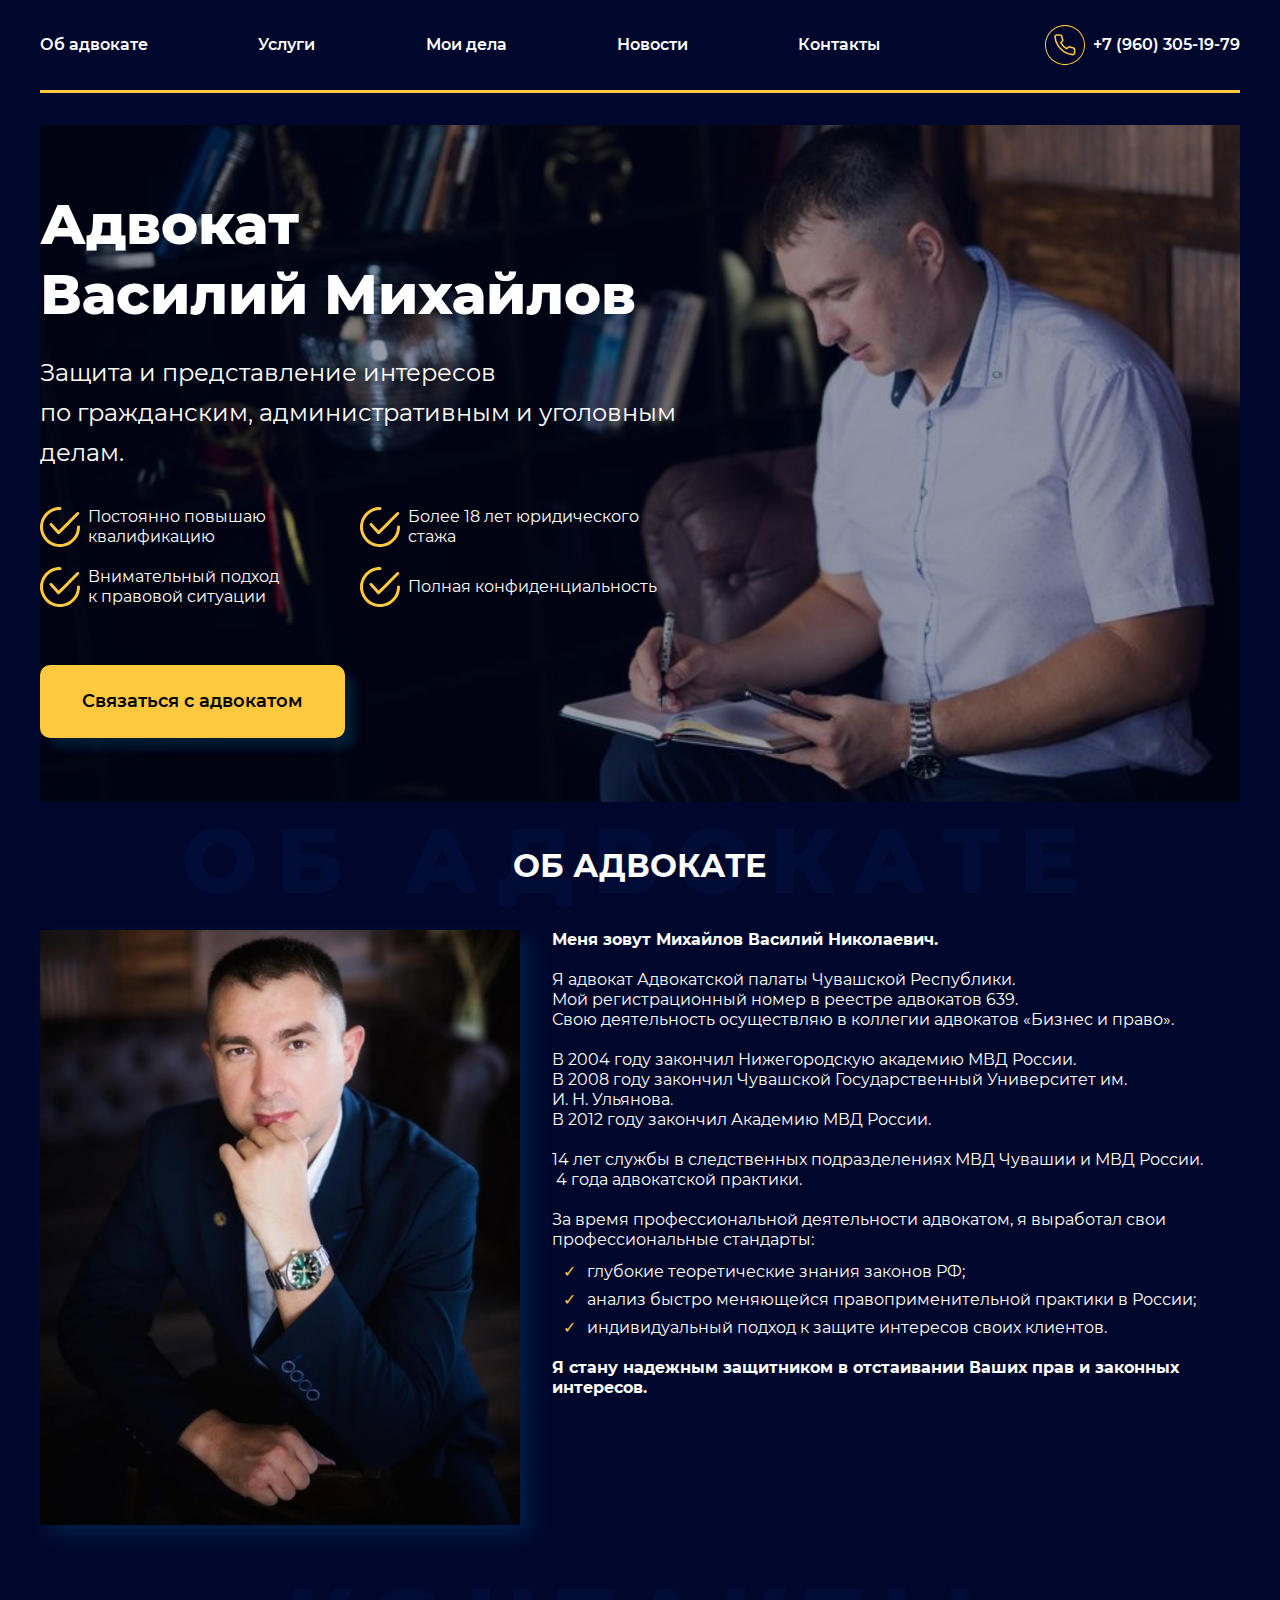
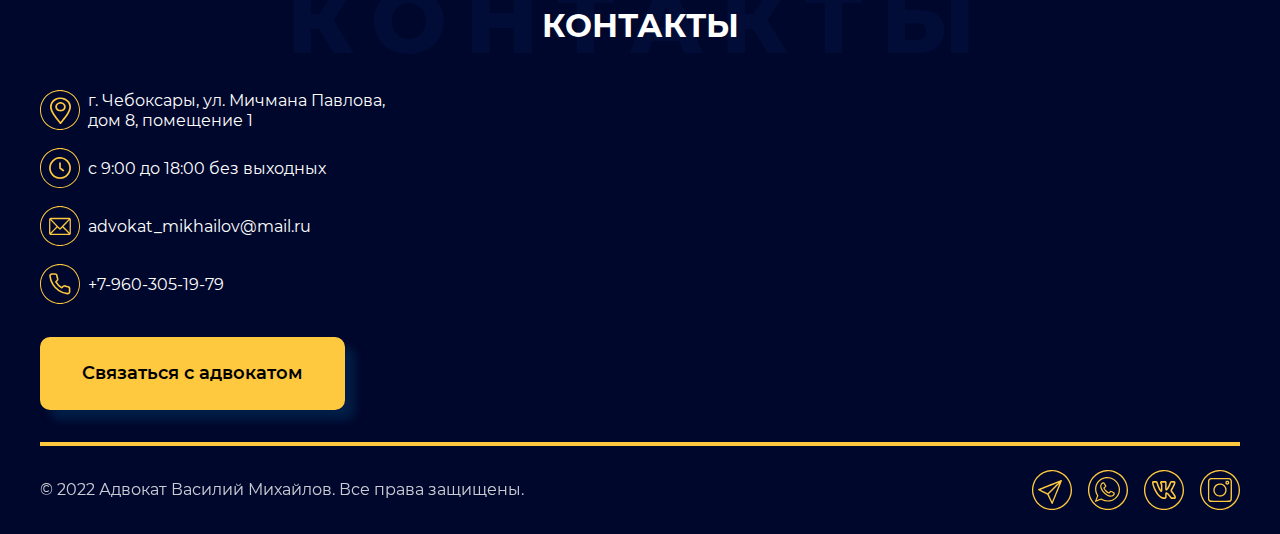
==== commit f17169ab: "about" ====
--- a/index.html
+++ b/index.html
@@ -76,38 +76,40 @@
           <h2 class="about__title section__title">об адвокате</h2>
           <div class="about__info section__bottom">
             <picture class="info__img">
-              <img src="./img/about/about-1-2.jpg" alt="Василий Михайлов">
+              <!-- <source srcset="./img/about/about-1-3.jpg" media="(max-width: 768px)">   -->
+              <!-- <img src="./img/about/about-1-2.jpg" alt="Василий Михайлов"> -->
+              <img src="./img/about/initial-1-1.jpg" alt="Василий Михайлов">
             </picture>
-
-            <div class="info__desc">
-              <p class="section__text section__text_bold">Меня зовут Михайлов Василий Николаевич.</p>
-              <ul class="info__list list-reset">
-                <li class="info__p">
-                  <p class="section__text">Я&nbsp;адвокат Адвокатской палаты Чувашской Республики.</p>
-                  <p class="section__text">Мой регистрационный номер в&nbsp;реестре адвокатов 639.</p>
-                  <p class="section__text">Свою деятельность осуществляю в&nbsp;коллегии адвокатов &laquo;Бизнес&nbsp;и&nbsp;право&raquo;.</p>
-                </li>
-                <li class="info__p">
-                  <p class="section__text">В&nbsp;2004 году закончил Нижегородскую академию МВД России.</p>
-                  <p class="section__text">В&nbsp;2008 году закончил Чувашской Государственный Университет им. И.&nbsp;Н.&nbsp;Ульянова.</p>
-                  <p class="section__text">В&nbsp;2012 году закончил Академию МВД России.</p>
-                </li>
-                <li class="info__p">
-                  <p class="section__text">14&nbsp;лет службы в&nbsp;следственных подразделениях МВД Чувашии и&nbsp;МВД России.</p>
-                  <p class="section__text">&nbsp;4&nbsp;года адвокатской практики.</p>
-                </li>
-                <li class="info__p">
-                  <p class="section__text">За&nbsp;время профессиональной деятельности адвокатом, я&nbsp;выработал свои профессиональные стандарты:</p>
-                  <ul class="info__p_list list-reset">
-                    <li class="info__item"><p class="section__text">глубокие теоретические знания законов&nbsp;РФ;</p></li>
-                    <li class="info__item"><p class="section__text">анализ быстро меняющейся правоприменительной практики в&nbsp;России;</p></li>
-                    <li class="info__item"><p class="section__text">индивидуальный подход к&nbsp;защите интересов своих клиентов.</p></li>
-                  </ul>
-                </li>
-              </ul>
-              <p class="section__text section__text_bold">Я стану надежным защитником в отстаивании Ваших прав и законных интересов.</p>
-
-            </div>
+            <ul class="info__list list-reset">
+              <li class="info__paragraph">
+                <p class="desc__text section__text">Меня зовут Михайлов Василий Николаевич.</p>
+              </li>
+              <li class="info__paragraph">
+                <p class="section__text">Я&nbsp;адвокат Адвокатской палаты Чувашской Республики.</p>
+                <p class="section__text">Мой регистрационный номер в&nbsp;реестре адвокатов 639.</p>
+                <p class="section__text">Свою деятельность осуществляю в&nbsp;коллегии адвокатов &laquo;Бизнес&nbsp;и&nbsp;право&raquo;.</p>
+              </li>
+              <li class="info__paragraph">
+                <p class="section__text">В&nbsp;2004 году закончил Нижегородскую академию МВД России.</p>
+                <p class="section__text">В&nbsp;2008 году закончил Чувашской Государственный Университет им. И.&nbsp;Н.&nbsp;Ульянова.</p>
+                <p class="section__text">В&nbsp;2012 году закончил Академию МВД России.</p>
+              </li>
+              <li class="info__paragraph">
+                <p class="section__text">14&nbsp;лет службы в&nbsp;следственных подразделениях МВД Чувашии и&nbsp;МВД России.</p>
+                <p class="section__text">&nbsp;4&nbsp;года адвокатской практики.</p>
+              </li>
+              <li class="info__paragraph">
+                <p class="section__text">За&nbsp;время профессиональной деятельности адвокатом, я&nbsp;выработал свои профессиональные стандарты:</p>
+                <ul class="paragraph__list list-reset">
+                  <li class="paragraph__item"><p class="paragraph__item_text section__text">глубокие теоретические знания законов&nbsp;РФ;</p></li>
+                  <li class="paragraph__item"><p class="paragraph__item_text section__text">анализ быстро меняющейся правоприменительной практики в&nbsp;России;</p></li>
+                  <li class="paragraph__item"><p class="paragraph__item_text section__text">индивидуальный подход к&nbsp;защите интересов своих клиентов.</p></li>
+                </ul>
+              </li>
+              <li class="info__paragraph">
+                <p class="desc__text section__text">Я стану надежным защитником в отстаивании Ваших прав и законных интересов.</p>
+              </li>
+            </ul>
           </div>
 
           <div class="adout-adv section__bottom">
--- a/css/style.css
+++ b/css/style.css
@@ -261,7 +261,7 @@
   position: relative;
   display: none;
   width: 40px;
-  height: 37px;
+  height: 30px;
   z-index: 10;
   transition: background-color .3s ease-in-out;
 }
@@ -274,7 +274,7 @@
   display: block;
   margin: 0;
   width: 100%;
-  height: 3px;
+  height: 2px;
   background-color: var(--color-text-light);
   transition: transform ease .5s;
 }
@@ -286,21 +286,20 @@
 
 .btn-burger__lines::after {
   content: '';
-  top: 10px;
+  top: 12px;
   width: 100%;
 }
 
 .btn-burger__lines::before {
   content: '';
-  bottom: 10px;
-  width: 100%;
-
-}
-
-/* .btn-burger:focus-visible {
+  bottom: 12px;
+  width: 100%;
+}
+
+.btn-burger:focus-visible {
   outline: 2px solid var(--color-desing);
   outline-offset: 5px;
-} */
+}
 
 .btn-burger:active:not(.btn-burger-active) .btn-burger__lines,
 .btn-burger:active:not(.btn-burger-active) .btn-burger__lines::before,
@@ -308,19 +307,6 @@
   transition: transform .5s ease-in-out;
 }
 
-.btn-burger:active:not(.btn-burger-active) .btn-burger__lines {
-  width: 25px;
-  background-color: var(--color-desing);
-}
-.btn-burger:active:not(.btn-burger-active) .btn-burger__lines::after {
-  width: 18px;
-  background-color: var(--color-desing);
-}
-.btn-burger:active:not(.btn-burger-active) .btn-burger__lines::before {
-  width: 30px;
-  background-color: var(--color-desing);
-}
-
 .btn-burger-active .btn-burger__lines {
   background-color: transparent;
 }
@@ -348,6 +334,7 @@
   height: 100%;
   overflow: hidden;
   z-index: 0;
+  /* background-color: rgb(0, 0, 0); */
 }
 .hero__wrapper::after {
   content: '';
@@ -357,7 +344,6 @@
   width: 100%;
   height: 100%;
   filter: opacity(60%);
-  background-color: rgb(0, 0, 0);
   background-image: url(../img/hero/inishial-1.jpg);
   /* background-image: url(../img/hero/hero-3-1.jpg); */
   background-position: center right;
@@ -421,7 +407,6 @@
 }
 
 .about__info {
-  /* flex-direction: row; */
   width: 100%;
 }
 
@@ -430,42 +415,35 @@
   object-fit: cover;
   float:left;
   margin-right: 2rem;
-  /* margin-bottom: 2rem; */
   width: 40%;
-}
-
-.info__desc {
-  padding: 1rem 0;
-}
-
-.info__p:first-child {
-  margin-top: 1rem;
-}
-
-.info__p {
-  margin-bottom: 1rem;
-}
-
-.section__text_bold {
+  height: 100%;
+}
+
+.info__paragraph:not(:last-child) {
+  margin-bottom: 1.25rem;
+}
+
+.desc__text {
   font-weight: bold;
-  font-size: 1.13rem;
-}
-
-.info__item {
-  /* padding-left: 30px; */
-  padding-left: 46.5%;
-  background-image: url(../img/about/about-icon-3.svg);
-  background-repeat: no-repeat;
-  background-position: center left 45%;
-  background-size: 1.25rem;
-}
-
-.info__item:first-child {
-  margin-top: 0.5rem;
-}
-
-.info__item:not(:last-child) {
+  /* font-size: 1.13rem; */
+}
+.paragraph__list {
+  padding-top: 0.75rem;
+}
+.paragraph__item::before {
+  content: "\2713";
+  padding-inline: 1ch;
+  color: var(--color-desing);
+}
+
+.paragraph__item p {
+  display: inline;
+  height: 100%;
+}
+
+.paragraph__item:not(:last-child) {
   margin-bottom: 0.5rem;
+
 }
 
 .adout-adv {
@@ -1034,8 +1012,7 @@
 .footer__icon:hover svg path {
   fill: var(--сolor-backgroud);
 }
-
-.about,
+.adout-adv,
 .servis,
 .practice,
 .news {
--- a/css/media.css
+++ b/css/media.css
@@ -11,10 +11,6 @@
     }   
 
     /* === hero ===*/
-    .hero__wrapper::after {
-        /* background-image: url(../img/hero/hero-3-3.jpg); */
-        /* background-position: center right 25%; */
-    }
     .hero__content {
         padding: 2rem 0;
     }
@@ -43,9 +39,11 @@
     .hero__item_text {
         width: 100%;
     }
-    /* .btn__contact {
-        padding: 1.25rem 1.175rem;
-    } */
+
+    /* === about ===*/
+    .info__img {
+        margin-right: 1.5rem;
+    }
 }
 
 @media (max-width: 768px) {
@@ -114,9 +112,10 @@
     .hero__item:not(:last-child) {
         margin-bottom: 0;
     }
-    .btn__contact {
+    .btn__open {
         padding: 1rem 0.75rem;
     }
+
     /* === contacts === */
     .contacts_wrapper {
         flex-direction: column;
@@ -197,21 +196,26 @@
     .container {
         padding: 0 15px;
     }
-    .btn__contact {
+    .btn__open {
         font-size: 1rem;
         padding: 14px 0.5rem;
     }
     /* === header === */
-    .menu__list {
-    }
+    .header__wrapper {
+        padding: 1rem 0;
+    }
+
     /* === hero ===*/
     .hero__wrapper::after {
-        background-image: none;
-    }
+        height: 320px;
+        background-position: bottom 45% right;
+    }
+
     .hero__content {
         align-items: center;
         max-width: 100%;
         text-align: center;
+        padding-top: 340px;
     }
     .hero__title {
         font-size: 1.5rem;
@@ -226,6 +230,18 @@
         padding-left: 38px;
         background-size: 30px;
     }
+        /* === about ===*/
+    .about__info {
+        display: flex;
+        flex-direction: column;
+        align-items: center;
+    }
+    .info__img {
+        float:none;
+        margin-right: 0;
+        margin-bottom: 1.5rem;
+        width: 100%;
+      }
         
     /* === contacts === */
     .contacts__item {
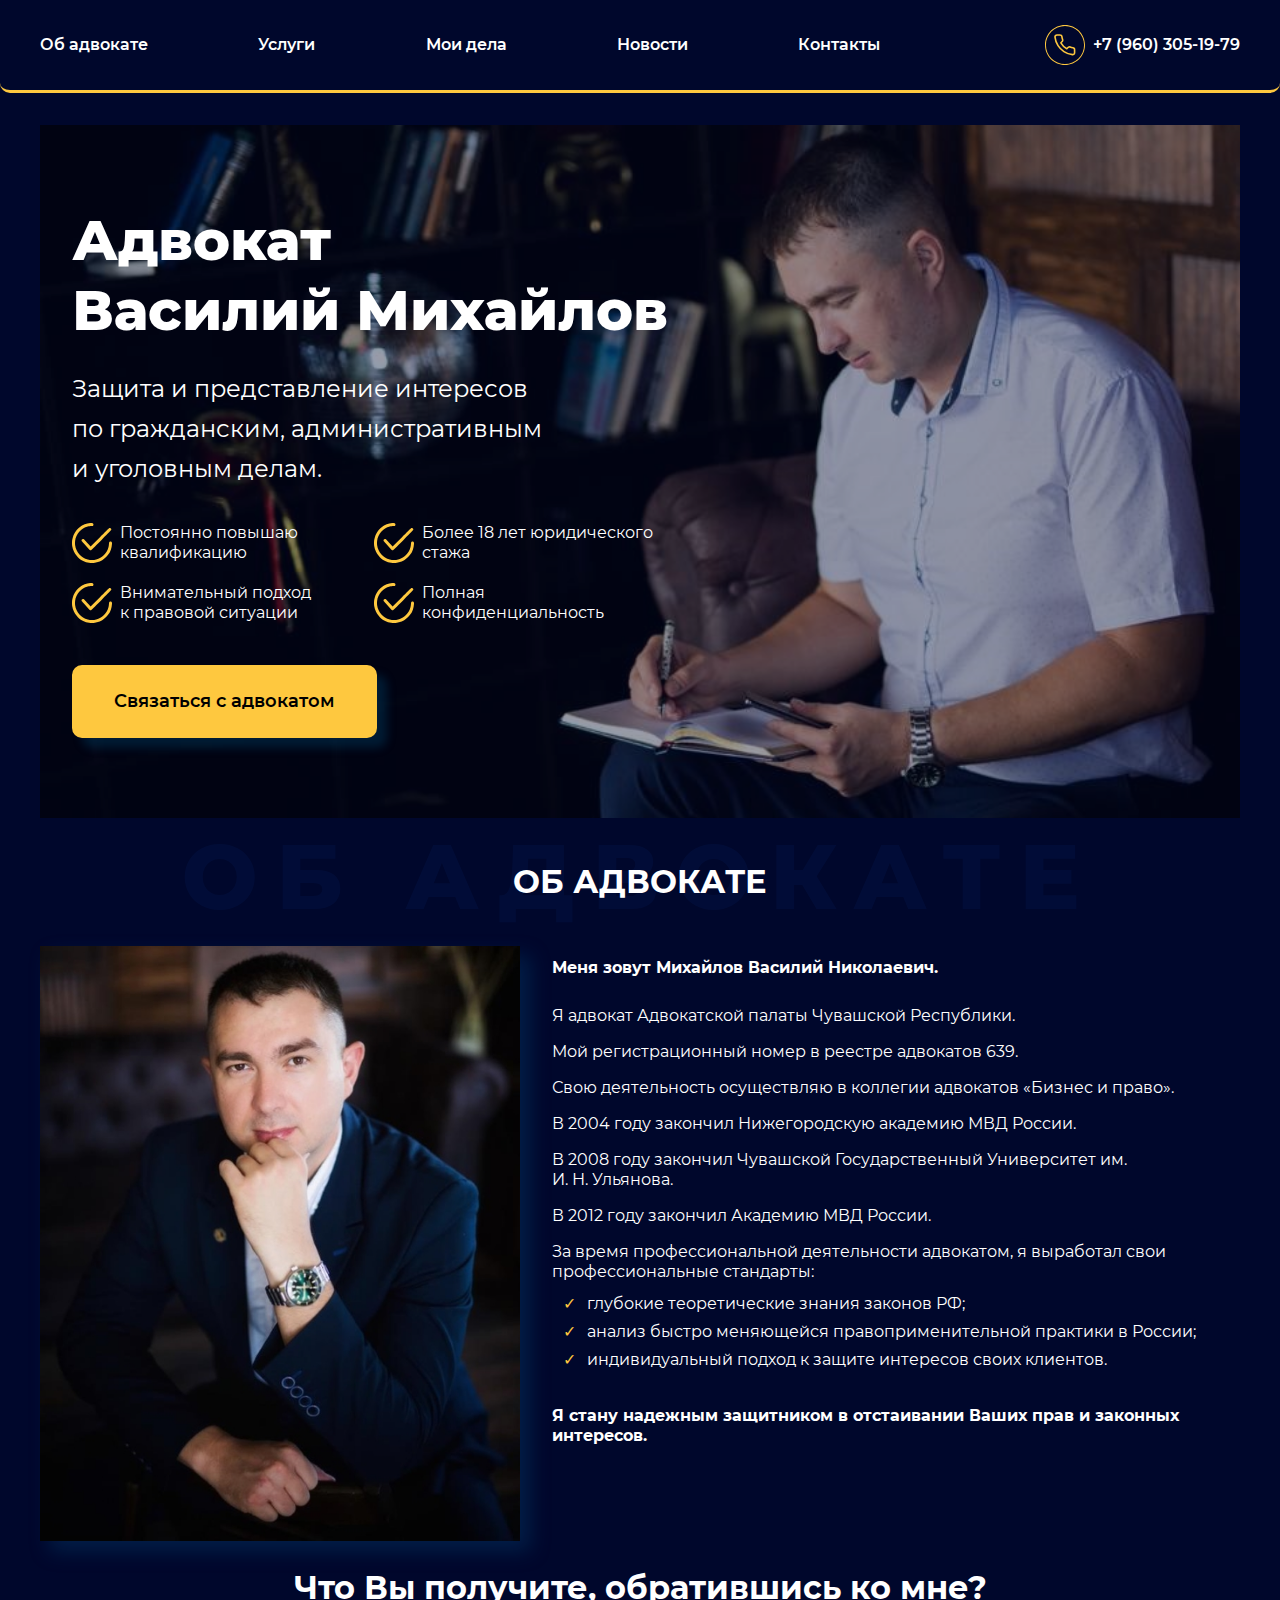
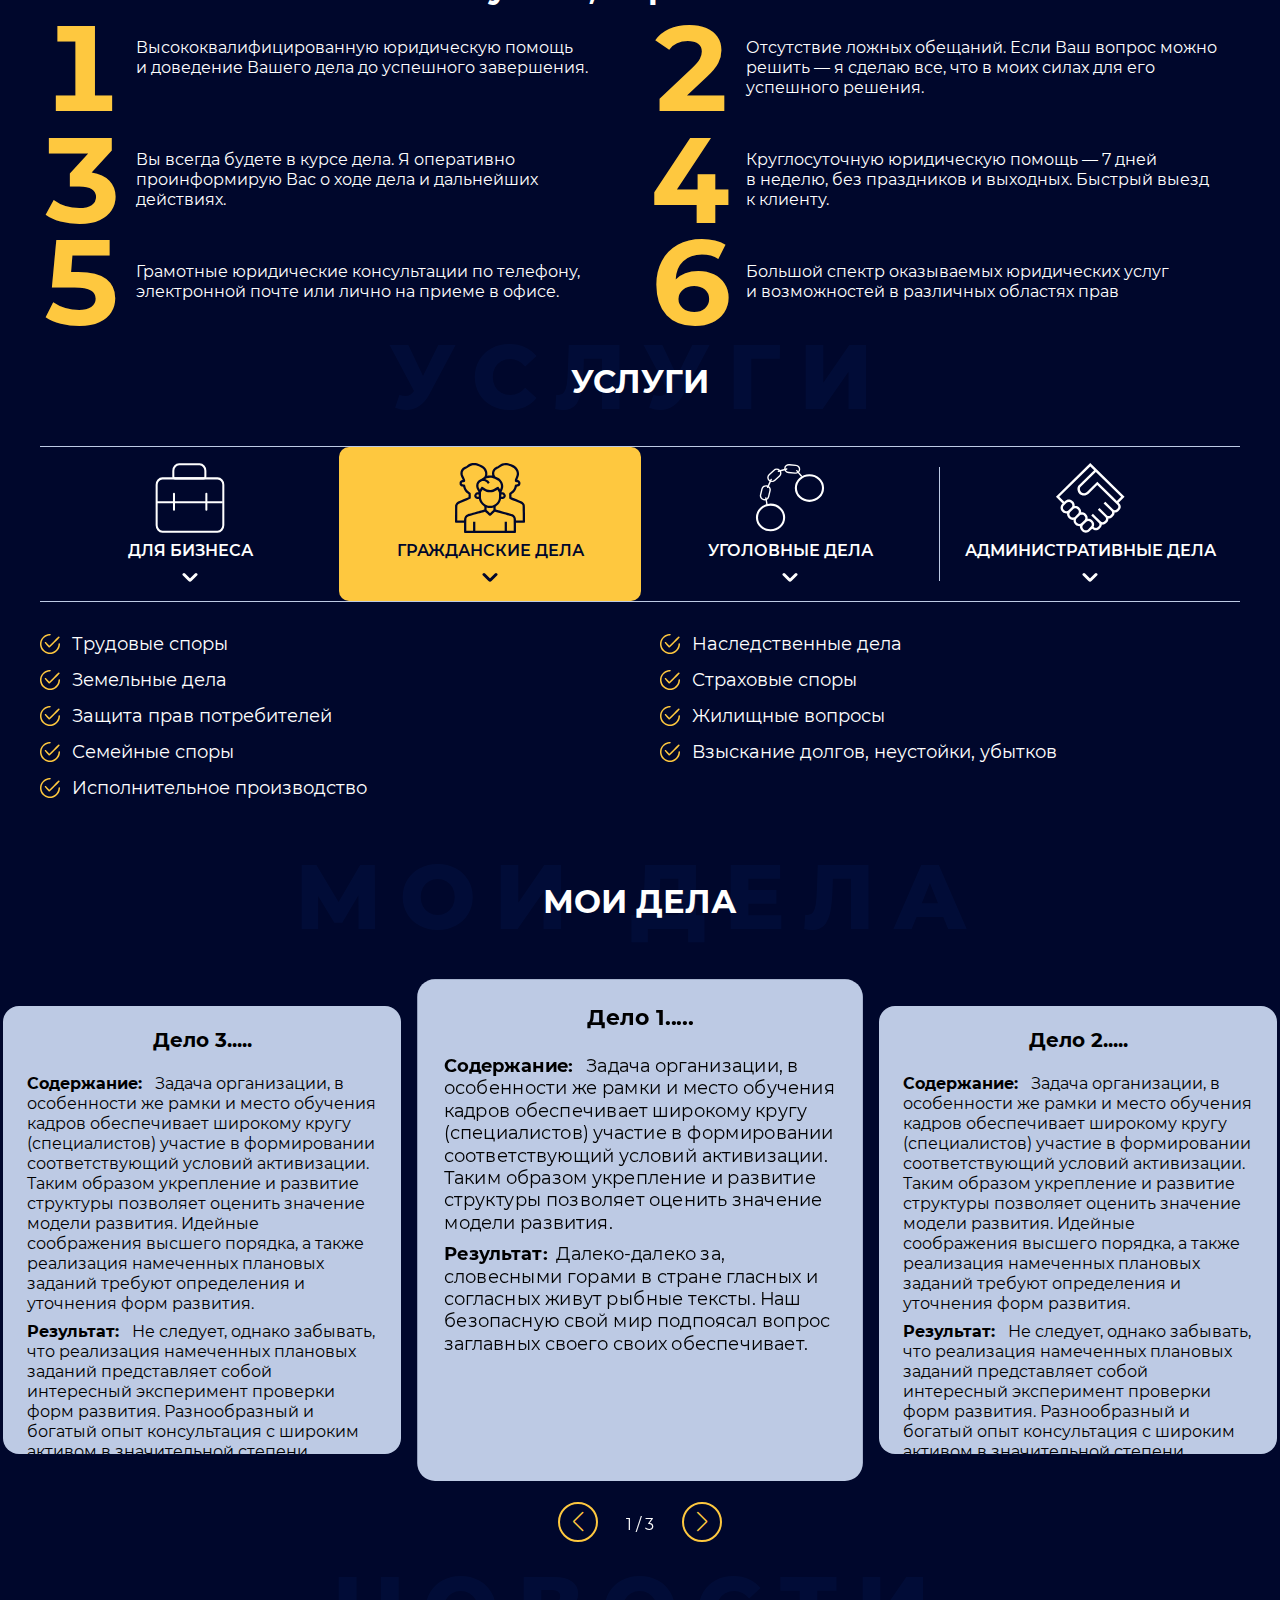
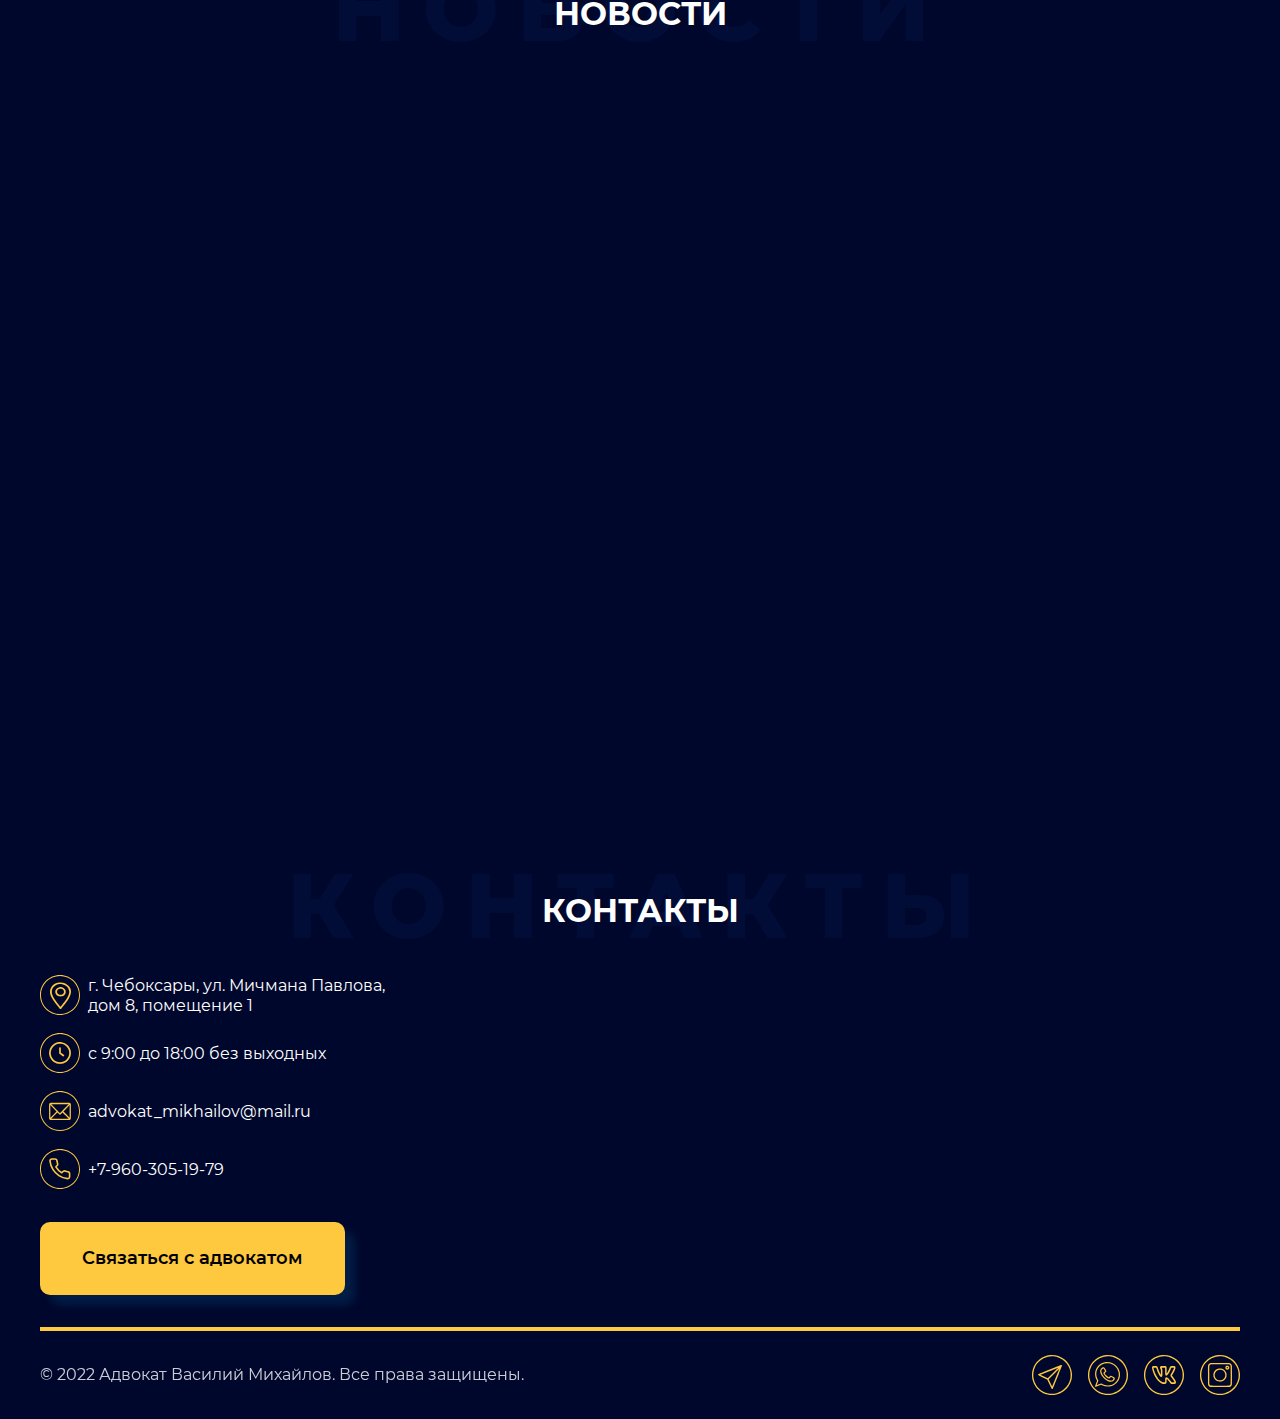
==== commit 89de979e: "add servis, practices, about" ====
--- a/index.html
+++ b/index.html
@@ -5,54 +5,52 @@
   <meta http-equiv="X-UA-Compatible" content="IE=edge">
   <meta name="viewport" content="width=device-width, initial-scale=1.0">
   <link rel="stylesheet" href="css/normalize.css">
-  <link rel="stylesheet" href="css/style.css">
+  <link rel="stylesheet" href="libs/swiper-bundle.min.css">
+  <!-- <link rel="stylesheet" href="css/style.css"> -->
+  <link rel="stylesheet" href="css/style-new.css">
   <!-- <link rel="stylesheet" href="css/style-media.css"> -->
-  <link rel="stylesheet" href="css/media.css">
+  <!-- <link rel="stylesheet" href="css/media.css"> -->
   <link rel="shortcut icon" href="img/favicon.svg" type="image/x-icon">
 
   <title>Адвокат Василий Михайлов</title>
 </head>
 <body>
-
     <header class="header container section__bottom">
       <div class="header__wrapper flex">
         <button class="btn-reset btn-burger header__burger" aria-label="Открыть меню">
           <span class="btn-burger__lines"></span> 
         </button>
-
         <nav class="header__menu flex">
           <ul class="menu__list list-reset flex">
-            <li class="menu__item item-text">
-              <a class=" menu__link" href="#about">Об&nbsp;адвокате</a>
-            </li>
-            <li class="menu__item item-text">
-              <a class=" menu__link" href="#servis">Услуги</a>
-            </li>
-            <li class="menu__item item-text">
-              <a class=" menu__link" href="#practice">Мои дела</a>
-            </li>
-            <li class="menu__item item-text">
-              <a class=" menu__link" href="#news">Новости</a>
-            </li>
-            <li class="menu__item item-text">
-              <a class=" menu__link" href="#contacts">Контакты</a>
+            <li class="menu__item">
+              <a class="menu__link menu__text" href="#about">Об&nbsp;адвокате</a>
+            </li>
+            <li class="menu__item">
+              <a class="menu__link menu__text" href="#servis">Услуги</a>
+            </li>
+            <li class="menu__item">
+              <a class="menu__link menu__text" href="#practice">Мои дела</a>
+            </li>
+            <li class="menu__item">
+              <a class="menu__link menu__text" href="#news">Новости</a>
+            </li>
+            <li class="menu__item">
+              <a class="menu__link menu__text" href="#contacts">Контакты</a>
             </li>
           </ul>  
-
-          <div class="header__contact item-text">
-            <a class="tel__link flex" href="tel:+79603051979">+7 (960) 305-19-79</a>
+          <div class="header__contact">
+            <a class="menu__link menu__link--tel menu__text flex" href="tel:+79603051979">+7 (960) 305-19-79</a>
           </div>
         </nav>
       </div>
     </header>
-
     <main>
         <section class="hero container section__bottom">
           <div class="hero__wrapper flex">
             <div class=" hero__content flex">
               <h1 class="hero__title">Адвокат Василий&nbsp;Михайлов</h1>
               <p class="hero__text">Защита и&nbsp;представление интересов по&nbsp;гражданским, административным и&nbsp;уголовным делам.</p>
-              <ul class="hero__list list-reset">
+              <ul class="hero__list list-reset flex">
                 <li class="hero__item flex">
                   <p class="hero__item_text">Постоянно повышаю квалификацию</p>
                 </li>
@@ -75,80 +73,65 @@
           <span class="title__shadow">об адвокате</span>
           <h2 class="about__title section__title">об адвокате</h2>
           <div class="about__info section__bottom">
-            <picture class="info__img">
-              <!-- <source srcset="./img/about/about-1-3.jpg" media="(max-width: 768px)">   -->
-              <!-- <img src="./img/about/about-1-2.jpg" alt="Василий Михайлов"> -->
+            <picture class="info__img" >
+              <source srcset="./img/about/initial-2.jpg" media="(max-width: 578px)">  
+              <source srcset="./img/about/about-1-3.jpg" media="(max-width: 768px)">  
+              <!-- <img class="info__img"  src="./img/about/about-1-2.jpg" alt="Василий Михайлов"> -->
               <img src="./img/about/initial-1-1.jpg" alt="Василий Михайлов">
+              <!-- <img class="info__img" src="./img/about/initial-2.jpg" alt="Василий Михайлов"> -->
             </picture>
-            <ul class="info__list list-reset">
-              <li class="info__paragraph">
-                <p class="desc__text section__text">Меня зовут Михайлов Василий Николаевич.</p>
-              </li>
-              <li class="info__paragraph">
-                <p class="section__text">Я&nbsp;адвокат Адвокатской палаты Чувашской Республики.</p>
-                <p class="section__text">Мой регистрационный номер в&nbsp;реестре адвокатов 639.</p>
-                <p class="section__text">Свою деятельность осуществляю в&nbsp;коллегии адвокатов &laquo;Бизнес&nbsp;и&nbsp;право&raquo;.</p>
-              </li>
-              <li class="info__paragraph">
-                <p class="section__text">В&nbsp;2004 году закончил Нижегородскую академию МВД России.</p>
-                <p class="section__text">В&nbsp;2008 году закончил Чувашской Государственный Университет им. И.&nbsp;Н.&nbsp;Ульянова.</p>
-                <p class="section__text">В&nbsp;2012 году закончил Академию МВД России.</p>
-              </li>
-              <li class="info__paragraph">
-                <p class="section__text">14&nbsp;лет службы в&nbsp;следственных подразделениях МВД Чувашии и&nbsp;МВД России.</p>
-                <p class="section__text">&nbsp;4&nbsp;года адвокатской практики.</p>
-              </li>
-              <li class="info__paragraph">
-                <p class="section__text">За&nbsp;время профессиональной деятельности адвокатом, я&nbsp;выработал свои профессиональные стандарты:</p>
-                <ul class="paragraph__list list-reset">
-                  <li class="paragraph__item"><p class="paragraph__item_text section__text">глубокие теоретические знания законов&nbsp;РФ;</p></li>
-                  <li class="paragraph__item"><p class="paragraph__item_text section__text">анализ быстро меняющейся правоприменительной практики в&nbsp;России;</p></li>
-                  <li class="paragraph__item"><p class="paragraph__item_text section__text">индивидуальный подход к&nbsp;защите интересов своих клиентов.</p></li>
+            <div class="info__desc">
+              <p class="info__text text__bold">Меня зовут Михайлов Василий Николаевич.</p>
+              <p class="info__text">Я&nbsp;адвокат Адвокатской палаты Чувашской Республики.</p>
+              <p class="info__text">Мой регистрационный номер в&nbsp;реестре адвокатов 639.</p>
+              <p class="info__text">Свою деятельность осуществляю в&nbsp;коллегии адвокатов &laquo;Бизнес&nbsp;и&nbsp;право&raquo;.</p>
+              <p class="info__text">В&nbsp;2004 году закончил Нижегородскую академию МВД России.</p>
+              <p class="info__text">В&nbsp;2008 году закончил Чувашской Государственный Университет им. И.&nbsp;Н.&nbsp;Ульянова.</p>
+              <p class="info__text">В&nbsp;2012 году закончил Академию МВД России.</p>
+              <p>За&nbsp;время профессиональной деятельности адвокатом, я&nbsp;выработал свои профессиональные стандарты:</p>
+                <ul class="info__list list-reset">
+                  <li class="info__item"><p class="paragraph__item_text">глубокие теоретические знания законов&nbsp;РФ;</p></li>
+                  <li class="info__item"><p class="paragraph__item_text">анализ быстро меняющейся правоприменительной практики в&nbsp;России;</p></li>
+                  <li class="info__item"><p class="paragraph__item_text">индивидуальный подход к&nbsp;защите интересов своих клиентов.</p></li>
                 </ul>
-              </li>
-              <li class="info__paragraph">
-                <p class="desc__text section__text">Я стану надежным защитником в отстаивании Ваших прав и законных интересов.</p>
-              </li>
-            </ul>
-          </div>
-
-          <div class="adout-adv section__bottom">
-            <article class="adout-adv_desc2">
-              <h3 class="article__title section__text">Что Вы&nbsp;получите, обратившись ко&nbsp;мне?</h3>
-              <ui class="about-adv__list list-reset flex">
-                <li class="adout-adv__item flex">
-                  <span class="item__number item__number_shadow">1</span>
-                  <span class="item__number">1</span>
-                  <p class="section__text"><span class="adout-adv__text2">Высококвалифицированную юридическую помощь </span>и&nbsp;доведение Вашего дела до&nbsp;успешного завершения.</p>
-                </li>
-                <li class="adout-adv__item flex">
-                  <span class="item__number item__number_shadow">2</span>
-                  <span class="item__number">2</span>
-                  <p class="  section__text"><span class="adout-adv__text2">Отсутствие ложных обещаний. </span>Если Ваш вопрос можно решить&nbsp;&mdash; я&nbsp;сделаю все, что в&nbsp;моих силах для его успешного решения.</p>
-                </li>
-                <li class="adout-adv__item flex">
-                  <span class="item__number item__number_shadow">3</span>
-                  <span class="item__number">3</span>
-                <p class="  section__text"><span class="adout-adv__text2">Вы&nbsp;всегда будете в&nbsp;курсе дела. </span>Я&nbsp;оперативно проинформирую Вас о&nbsp;ходе дела и&nbsp;дальнейших действиях.</p>
-              </li>
-                <li class="adout-adv__item flex">
-                  <span class="item__number item__number_shadow">4</span>
-                  <span class="item__number">4</span>
-                  <p class="  section__text"><span class="adout-adv__text2">Круглосуточную юридическую помощь&nbsp;&mdash;</span> 7&nbsp;дней в&nbsp;неделю, без праздников и&nbsp;выходных. Быстрый выезд к&nbsp;клиенту.</p>
-                </li>
-                <li class="adout-adv__item flex">
-                  <span class="item__number item__number_shadow">5</span>
-                  <span class="item__number">5</span>
-                  <p class="  section__text"><span class="adout-adv__text2">Грамотные юридические консультации </span>по&nbsp;телефону, электронной почте или лично на&nbsp;приеме в&nbsp;офисе.</p>
-                </li>
-                <li class="adout-adv__item flex">
-                  <span class="item__number item__number_shadow">6</span>
-                  <span class="item__number">6</span>
-                  <p class="  section__text"><span class="adout-adv__text2">Большой спектр оказываемых юридических услуг </span>и&nbsp;возможностей в&nbsp;различных областях прав</p>
-                </li>
-              </ui>
-            </article>
-          </div>
+              <p class="info__text text__bold">Я стану надежным защитником в отстаивании Ваших прав и законных интересов.</p>
+            </div>
+          </div>
+          <article class="adout__article">
+            <h3 class="article__title section__text">Что Вы&nbsp;получите, обратившись ко&nbsp;мне?</h3>
+            <ol class="article__list flex">
+              <li class="article__item">
+                <!-- <span class="item__number item__number_shadow">1</span> -->
+                <!-- <span class="item__number">1</span> -->
+                <p class="section__text"><span class="adout-adv__text2">Высококвалифицированную юридическую помощь </span>и&nbsp;доведение Вашего дела до&nbsp;успешного завершения.</p>
+              </li>
+              <li class="article__item">
+                <!-- <span class="item__number item__number_shadow">2</span> -->
+                <!-- <span class="item__number">2</span> -->
+                <p class="  section__text"><span class="adout-adv__text2">Отсутствие ложных обещаний. </span>Если Ваш вопрос можно решить&nbsp;&mdash; я&nbsp;сделаю все, что в&nbsp;моих силах для его успешного решения.</p>
+              </li>
+              <li class="article__item">
+                <!-- <span class="item__number item__number_shadow">3</span> -->
+                <!-- <span class="item__number">3</span> -->
+              <p class="  section__text"><span class="adout-adv__text2">Вы&nbsp;всегда будете в&nbsp;курсе дела. </span>Я&nbsp;оперативно проинформирую Вас о&nbsp;ходе дела и&nbsp;дальнейших действиях.</p>
+             </li>
+              <li class="article__item">
+                <!-- <span class="item__number item__number_shadow">4</span> -->
+                <!-- <span class="item__number">4</span> -->
+                <p class="  section__text"><span class="adout-adv__text2">Круглосуточную юридическую помощь&nbsp;&mdash;</span> 7&nbsp;дней в&nbsp;неделю, без праздников и&nbsp;выходных. Быстрый выезд к&nbsp;клиенту.</p>
+              </li>
+              <li class="article__item">
+                <!-- <span class="item__number item__number_shadow">5</span> -->
+                <!-- <span class="item__number">5</span> -->
+                <p class="  section__text"><span class="adout-adv__text2">Грамотные юридические консультации </span>по&nbsp;телефону, электронной почте или лично на&nbsp;приеме в&nbsp;офисе.</p>
+              </li>
+              <li class="article__item">
+                <!-- <span class="item__number item__number_shadow">6</span> -->
+                <!-- <span class="item__number">6</span> -->
+                <p class="  section__text"><span class="adout-adv__text2">Большой спектр оказываемых юридических услуг </span>и&nbsp;возможностей в&nbsp;различных областях прав</p>
+              </li>
+            </ol>
+          </article>
         </section>        
 
         <section id="servis" class="servis container section__bottom">
@@ -258,34 +241,36 @@
             </ul>
         </section>
 
-        <section id="practice" class="practice container section__bottom">
-          <span class="title__shadow">мои дела</span>
-          <h2 class="practice__title section__title">мои дела</h2>
-            <div class="slider__swiper">
-              <div class="swiper-wrapper flex">
-                  <div class="swiper-slide swiper-slide_1">
-                    <h3 class="slide__title">Дело 1.....</h3>
-                      <p class="section__text"><span class="text_bold">Содержание: </span> Задача организации, в особенности же рамки и место обучения кадров обеспечивает широкому кругу (специалистов) участие в формировании соответствующий условий активизации. Таким образом укрепление и развитие структуры позволяет оценить значение модели развития. Идейные соображения высшего порядка, а также реализация намеченных плановых заданий требуют определения и уточнения форм развития.</p>
-                      <p class="section__text"><span class="text_bold">Результат: </span>Не следует, однако забывать, что реализация намеченных плановых заданий представляет собой интересный эксперимент проверки форм развития. Разнообразный и богатый опыт консультация с широким активом в значительной степени обуславливает создание систем массового участия. Задача организации, в особенности же консультация с широким активом играет</p>
-                  </div>
-
-                  <div class="swiper-slide swiper-slide_2">
-                    <h3 class="slide__title">Дело 2.....</h3>
-                      <p class="section__text"><span class="text_bold">Содержание: </span> Задача организации, в особенности же рамки и место обучения кадров обеспечивает широкому кругу (специалистов) участие в формировании соответствующий условий активизации. Таким образом укрепление и развитие структуры позволяет оценить значение модели развития. Идейные соображения высшего порядка, а также реализация намеченных плановых заданий требуют определения и уточнения форм развития.</p>
-                      <p class="section__text"><span class="text_bold">Результат: </span>Не следует, однако забывать, что реализация намеченных плановых заданий представляет собой интересный эксперимент проверки форм развития. Разнообразный и богатый опыт консультация с широким активом в значительной степени обуславливает создание систем массового участия. Задача организации, в особенности же консультация с широким активом играет</p>
-                  </div>
-
-                  <div class="swiper-slide swiper-slide_3">
-                    <h3 class="slide__title">Дело 3.....</h3>
-                      <p class="section__text"><span class="text_bold">Содержание: </span> Задача организации, в особенности же рамки и место обучения кадров обеспечивает широкому кругу (специалистов) участие в формировании соответствующий условий активизации. Таким образом укрепление и развитие структуры позволяет оценить значение модели развития. Идейные соображения высшего порядка, а также реализация намеченных плановых заданий требуют определения и уточнения форм развития.</p>
-                      <p class="section__text"><span class="text_bold">Результат: </span>Не следует, однако забывать, что реализация намеченных плановых заданий представляет собой интересный эксперимент проверки форм развития. Разнообразный и богатый опыт консультация с широким активом в значительной степени обуславливает создание систем массового участия. Задача организации, в особенности же консультация с широким активом играет</p>
-                  </div>
-              </div>
-              <div class="swiper-pagination"></div>
-              <div class="swiper-button-prev"></div>
-              <div class="swiper-button-next"></div>
-              <div class="swiper-scrollbar"></div>
-            </div>
+        <section id="practice" class="practice section__bottom">
+          <div class="container">
+            <span class="title__shadow">мои дела</span>
+            <h2 class="practice__title section__title">мои дела</h2>
+          </div>
+          <div class="slider__swiper swiper">
+            <div class="swiper-wrapper  flex">
+                <div class="swiper-slide">
+                  <h3 class="slide__title">Дело 1.....</h3>
+                    <p class="slide__text"><span class="text__bold">Содержание:</span> Задача организации, в особенности же рамки и место обучения кадров обеспечивает широкому кругу (специалистов) участие в формировании соответствующий условий активизации. Таким образом укрепление и развитие структуры позволяет оценить значение модели развития.</p>
+                    <p class="slide__text"><span class="text__bold">Результат:</span>Далеко-далеко за, словесными горами в стране гласных и согласных живут рыбные тексты. Наш безопасную свой мир подпоясал вопрос заглавных своего своих обеспечивает.</p>
+                </div>
+
+                <div class="swiper-slide">
+                  <h3 class="slide__title">Дело 2.....</h3>
+                    <p class="slide__text"><span class="text__bold">Содержание: </span> Задача организации, в особенности же рамки и место обучения кадров обеспечивает широкому кругу (специалистов) участие в формировании соответствующий условий активизации. Таким образом укрепление и развитие структуры позволяет оценить значение модели развития. Идейные соображения высшего порядка, а также реализация намеченных плановых заданий требуют определения и уточнения форм развития.</p>
+                    <p class="slide__text"><span class="text__bold">Результат: </span>Не следует, однако забывать, что реализация намеченных плановых заданий представляет собой интересный эксперимент проверки форм развития. Разнообразный и богатый опыт консультация с широким активом в значительной степени обуславливает создание систем массового участия. Задача организации, в особенности же консультация с широким активом играет</p>
+                </div>
+
+                <div class="swiper-slide">
+                  <h3 class="slide__title">Дело 3.....</h3>
+                    <p class="slide__text"><span class="text__bold">Содержание: </span> Задача организации, в особенности же рамки и место обучения кадров обеспечивает широкому кругу (специалистов) участие в формировании соответствующий условий активизации. Таким образом укрепление и развитие структуры позволяет оценить значение модели развития. Идейные соображения высшего порядка, а также реализация намеченных плановых заданий требуют определения и уточнения форм развития.</p>
+                    <p class="slide__text"><span class="text__bold">Результат: </span>Не следует, однако забывать, что реализация намеченных плановых заданий представляет собой интересный эксперимент проверки форм развития. Разнообразный и богатый опыт консультация с широким активом в значительной степени обуславливает создание систем массового участия. Задача организации, в особенности же консультация с широким активом играет</p>
+                </div>
+            </div>
+            <div class="swiper-pagination"></div>
+            <button class="swiper-button-prev btn-reset"></button>
+            <button class="swiper-button-next"></button>
+            <!-- <div class="swiper-scrollbar"></div> -->
+          </div>
           
         </section>
 
@@ -401,7 +386,7 @@
     </main>  
     <script src="./libs/inputmask.min.js"></script>
     <script src="./libs/just-validate.production.min.js"></script> 
-    <script src="https://unpkg.com/swiper@8/swiper-bundle.min.js"></script>
+    <script src="./libs/swiper-bundle.min.js"></script>
     <script src="https://api-maps.yandex.ru/2.1/?apikey=ваш API-ключ&lang=ru_RU"></script>
     <script src="./js/main.js"></script>
 </body>
--- a/css/style.css
+++ b/css/style.css
@@ -47,7 +47,6 @@
 	font-style: normal;
   font-display: swap;
 }
-
 :root {
   --gap: 20px;
   --size-icon: 40px;
@@ -73,8 +72,8 @@
 }
 
 a {
+  color: inherit;
   text-decoration: none;
-  color: inherit;
 }
 
 a:focus {
@@ -128,7 +127,7 @@
   padding-top: 0.75rem;
   padding-bottom: 0.75rem;
   font-size: 2rem;
-  font-weight: bold;
+  font-weight: 700;
   line-height: 2.5rem;
   text-align: center;
   text-transform: uppercase;
@@ -411,12 +410,15 @@
 }
 
 .info__img {
-  filter: drop-shadow(10px 10px 10px rgba(5, 100, 153, 0.25));
-  object-fit: cover;
-  float:left;
   margin-right: 2rem;
   width: 40%;
   height: 100%;
+  object-fit: cover;
+  float:left;
+  filter: drop-shadow(10px 10px 10px rgba(5, 100, 153, 0.25));
+}
+.info__desc {
+  padding-top: 0.5rem;
 }
 
 .info__paragraph:not(:last-child) {
@@ -424,8 +426,12 @@
 }
 
 .desc__text {
-  font-weight: bold;
-  /* font-size: 1.13rem; */
+  font-weight: 700;
+  font-size: 1.13rem;
+}
+.desc__text_end {
+  padding-top: 1.5rem;
+  text-align: center;
 }
 .paragraph__list {
   padding-top: 0.75rem;
@@ -456,7 +462,7 @@
   margin-top: 0;
   margin-bottom: 1.5rem;
   font-size: 2rem;
-  font-weight: bold;
+  font-weight: 700;
   text-align: center;
   opacity: 1;
   z-index: 3;
@@ -467,7 +473,6 @@
   justify-content: center;
   align-items: stretch;
   gap: var(--gap);
-
 }
 
 .adout-adv__item {
@@ -475,9 +480,9 @@
   justify-content: flex-start;
   align-items: center;
   /* align-items: flex-start; */
-  /* padding: 1rem; */
-  padding: 0.5rem;
-  width: calc((100% - (var(--gap))*2)/3);
+  padding: 2rem;
+  width: calc((100% - (var(--gap))*1)/2);
+  outline: 2px solid green;
 }
 
 .item__number {
@@ -486,7 +491,7 @@
   padding:  0 1rem;
   min-width: 60px;
   font-size: 4rem;
-  font-weight: bold;
+  font-weight: 700;
   color: #fec83f;
   transform: translateY(1rem);
   opacity: 0.9;
@@ -499,7 +504,7 @@
   top: 25%;
   left: 0%;
   font-size: 6rem;
-  font-weight: bold;
+  font-weight: 700;
   text-align: center;
   color: #113F98;
   opacity: 0.2;
@@ -679,8 +684,8 @@
 
 .content__el {
   margin-bottom: 1rem;  
+  width: calc((100% - (var(--gap))*2)/2);
   font-size: 1.13rem;
-  width: calc((100% - (var(--gap))*2)/2);
   background-image: url(../img/about/about-icon-2.svg);
   background-repeat: no-repeat;
   background-size: 20px;
@@ -692,20 +697,24 @@
 }
 
 /* === practice === */
-.swiper-wrapper {
-  flex-wrap: wrap;
-  align-items: stretch;
-  gap: var(--gap);
-}
+.swiper {
+  overflow-x: hidden;
+  padding: 40px 0;
+  width: 100%;
+}
+
 .swiper-slide {
   /* outline: 1px solid red; */
   padding: 1.5rem;
   border-radius: 1rem;
+  width: 400px;
+  min-height: 400px;
   background-color: var(--color-light-blue-translucent);
-  width: calc((100% - (var(--gap))*2)/3);
-  /* width: calc((100% - (var(--gap))*1)/2); */
-
   color: var(--color-text-dark);
+}
+.swiper .swiper-slide-active {
+  transform: scaleX(1.15) scaleY(1.15);
+  transition: transform 0.3s;
 }
 
 .slide__title {
@@ -714,7 +723,7 @@
   font-size: 1.13rem;
 }
 .text_bold {
-  font-weight: bold;
+  font-weight: 700;
 }
 
 /* === news === */
@@ -794,7 +803,7 @@
 
 .contacts__text {
   width: 100%;
-  font-weight: normal;
+  font-weight: 400;
   min-width: 300px;
 }
 
@@ -1012,7 +1021,6 @@
 .footer__icon:hover svg path {
   fill: var(--сolor-backgroud);
 }
-.adout-adv,
 .servis,
 .practice,
 .news {
--- a/css/style-new.css
+++ b/css/style-new.css
@@ -0,0 +1,20 @@
+
+@import "_normalize.css";
+@import "_fonts.css";
+@import "_variables.css";
+@import "_vendor.css";
+@import "_global.css";
+@import "_overall.css";
+
+/* components imports */
+@import "./components/_header.css";
+@import "./components/_modals.css";
+@import "./components/_hero.css";
+@import "./components/_about.css";
+@import "./components/_servis.css";
+@import "./components/_practice.css";
+@import "./components/_news.css";
+@import "./components/_contacts.css";
+@import "./components/_footer.css";
+
+@import "_media.css";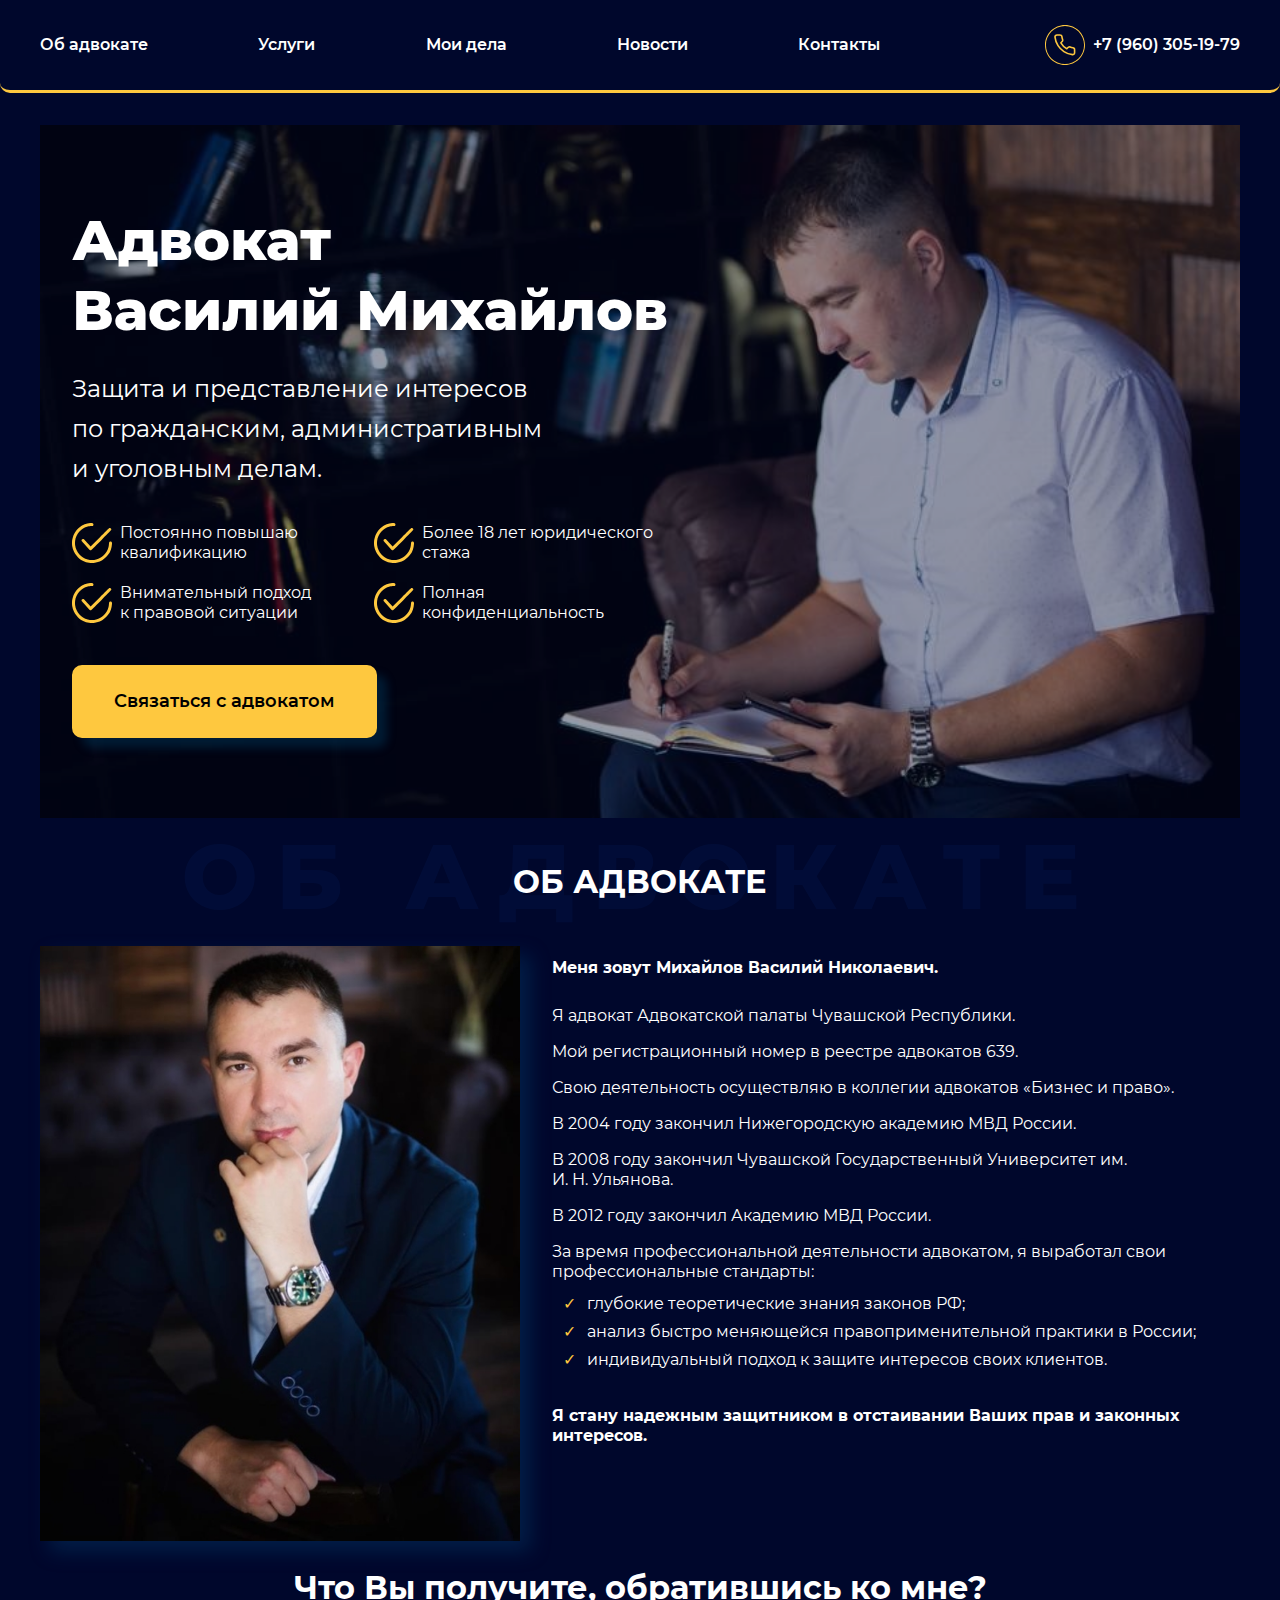
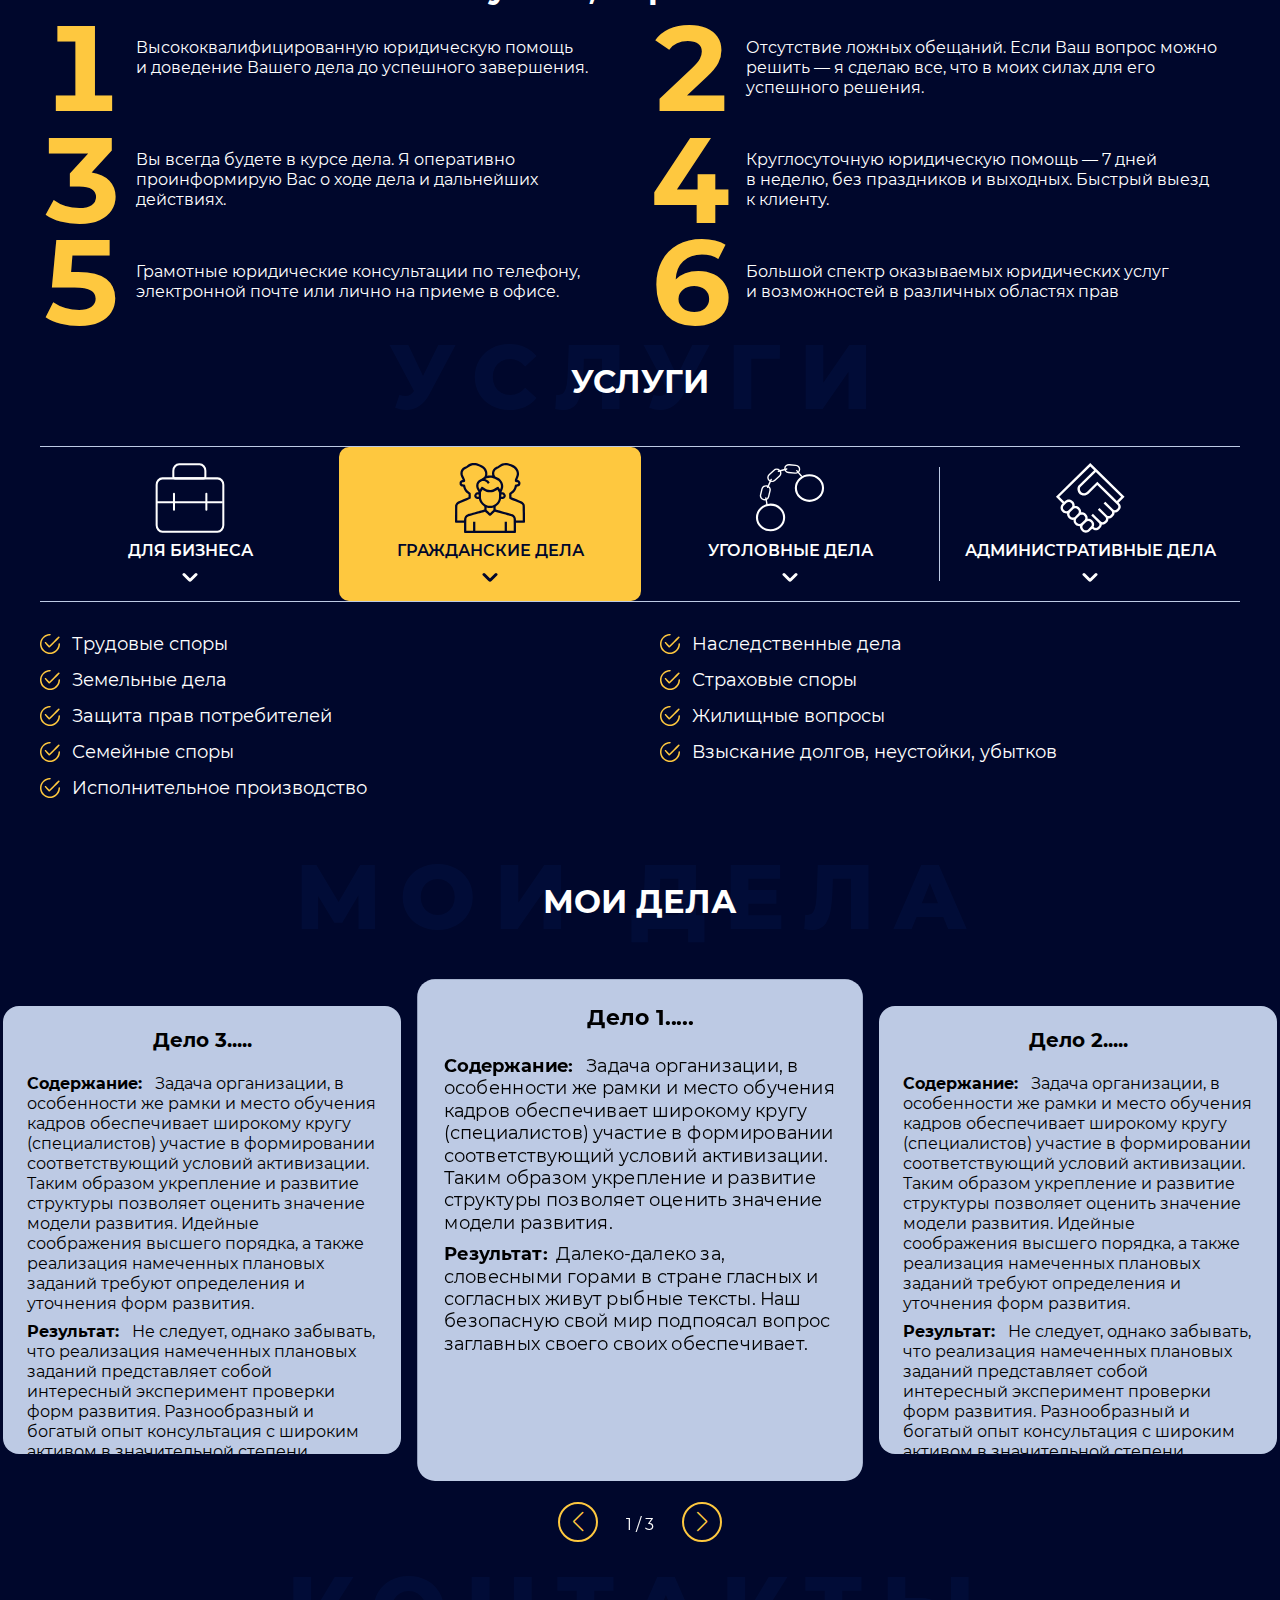
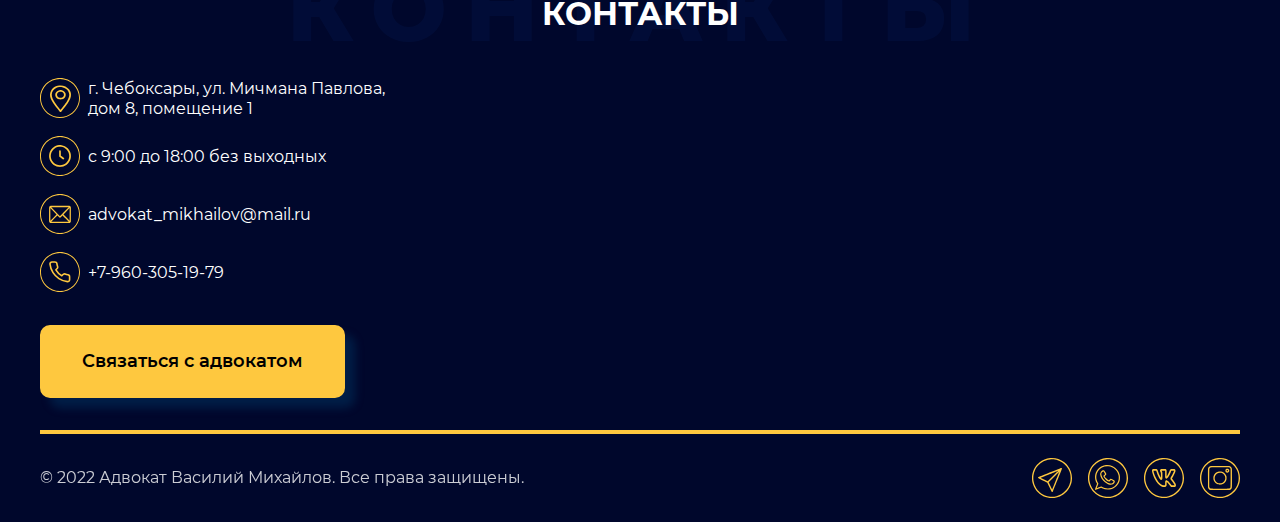
==== commit 5d7c67f7: "add style" ====
--- a/index.html
+++ b/index.html
@@ -6,10 +6,8 @@
   <meta name="viewport" content="width=device-width, initial-scale=1.0">
   <link rel="stylesheet" href="css/normalize.css">
   <link rel="stylesheet" href="libs/swiper-bundle.min.css">
-  <!-- <link rel="stylesheet" href="css/style.css"> -->
-  <link rel="stylesheet" href="css/style-new.css">
-  <!-- <link rel="stylesheet" href="css/style-media.css"> -->
-  <!-- <link rel="stylesheet" href="css/media.css"> -->
+  <link rel="stylesheet" href="css/style.css">
+  <link rel="stylesheet" href="css/media.css">
   <link rel="shortcut icon" href="img/favicon.svg" type="image/x-icon">
 
   <title>Адвокат Василий Михайлов</title>
@@ -76,9 +74,7 @@
             <picture class="info__img" >
               <source srcset="./img/about/initial-2.jpg" media="(max-width: 578px)">  
               <source srcset="./img/about/about-1-3.jpg" media="(max-width: 768px)">  
-              <!-- <img class="info__img"  src="./img/about/about-1-2.jpg" alt="Василий Михайлов"> -->
               <img src="./img/about/initial-1-1.jpg" alt="Василий Михайлов">
-              <!-- <img class="info__img" src="./img/about/initial-2.jpg" alt="Василий Михайлов"> -->
             </picture>
             <div class="info__desc">
               <p class="info__text text__bold">Меня зовут Михайлов Василий Николаевич.</p>
@@ -101,33 +97,21 @@
             <h3 class="article__title section__text">Что Вы&nbsp;получите, обратившись ко&nbsp;мне?</h3>
             <ol class="article__list flex">
               <li class="article__item">
-                <!-- <span class="item__number item__number_shadow">1</span> -->
-                <!-- <span class="item__number">1</span> -->
                 <p class="section__text"><span class="adout-adv__text2">Высококвалифицированную юридическую помощь </span>и&nbsp;доведение Вашего дела до&nbsp;успешного завершения.</p>
               </li>
               <li class="article__item">
-                <!-- <span class="item__number item__number_shadow">2</span> -->
-                <!-- <span class="item__number">2</span> -->
                 <p class="  section__text"><span class="adout-adv__text2">Отсутствие ложных обещаний. </span>Если Ваш вопрос можно решить&nbsp;&mdash; я&nbsp;сделаю все, что в&nbsp;моих силах для его успешного решения.</p>
               </li>
               <li class="article__item">
-                <!-- <span class="item__number item__number_shadow">3</span> -->
-                <!-- <span class="item__number">3</span> -->
               <p class="  section__text"><span class="adout-adv__text2">Вы&nbsp;всегда будете в&nbsp;курсе дела. </span>Я&nbsp;оперативно проинформирую Вас о&nbsp;ходе дела и&nbsp;дальнейших действиях.</p>
              </li>
               <li class="article__item">
-                <!-- <span class="item__number item__number_shadow">4</span> -->
-                <!-- <span class="item__number">4</span> -->
                 <p class="  section__text"><span class="adout-adv__text2">Круглосуточную юридическую помощь&nbsp;&mdash;</span> 7&nbsp;дней в&nbsp;неделю, без праздников и&nbsp;выходных. Быстрый выезд к&nbsp;клиенту.</p>
               </li>
               <li class="article__item">
-                <!-- <span class="item__number item__number_shadow">5</span> -->
-                <!-- <span class="item__number">5</span> -->
                 <p class="  section__text"><span class="adout-adv__text2">Грамотные юридические консультации </span>по&nbsp;телефону, электронной почте или лично на&nbsp;приеме в&nbsp;офисе.</p>
               </li>
               <li class="article__item">
-                <!-- <span class="item__number item__number_shadow">6</span> -->
-                <!-- <span class="item__number">6</span> -->
                 <p class="  section__text"><span class="adout-adv__text2">Большой спектр оказываемых юридических услуг </span>и&nbsp;возможностей в&nbsp;различных областях прав</p>
               </li>
             </ol>
@@ -269,7 +253,6 @@
             <div class="swiper-pagination"></div>
             <button class="swiper-button-prev btn-reset"></button>
             <button class="swiper-button-next"></button>
-            <!-- <div class="swiper-scrollbar"></div> -->
           </div>
           
         </section>
--- a/css/style.css
+++ b/css/style.css
@@ -50,48 +50,47 @@
 :root {
   --gap: 20px;
   --size-icon: 40px;
-  --block-border-radius: 10px;
-  --color-text-light: #ffffff;
-  --color-text-dark: #000;
-  --сolor-backgroud: #00072c;
-  --color-desing: #fec83f;
-  --color-light-blue: rgba(189, 206, 239, 1);
+  --main-radius: 10px;
+  --white-color: #fff;
+  --black-color: #000;
+  --color-bg: #00072c;
+  --accent-color: #fec83f;
+  --bluelight-color: #bdcae4;
+  --bluelight-color-tr: rgb(189, 202, 228, 0.3);
   --color-light-blue-translucent: rgba(144, 163, 200, 0.8);
-  --transition-color: color .2s ease-in-out;
-  --transition-backcolor: background-color .2s ease-in-out;
-}
-
+}
 html {
   box-sizing: border-box;
-}
-
+  scroll-behavior: smooth;
+}
 *,
 *::after,
 *::before {
   box-sizing: inherit;
 }
-
+h1, h2, h3, h4, h5, h6 {
+  margin-top: 0;
+}
+p {
+  margin: 0;
+}
 a {
+  text-decoration: none;
   color: inherit;
-  text-decoration: none;
-}
-
+}
 a:focus {
   outline: none;
 }
-
 img {
   max-width: 100%;
   object-fit: cover;
 }
-
 body {
-  font:  normal 16px/20px 'Montserrat', sans-serif;
+  font:  400 16px/20px 'Montserrat', sans-serif;
   min-width: 320px;
-  color: var(--color-text-light);
-  background-color: var(--сolor-backgroud);
-}
-
+  color: var(--white-color);
+  background-color: var(--color-bg);
+}
 .container {
   position: relative;
   margin: 0 auto;
@@ -103,159 +102,159 @@
   /* max-width: 1880px; */
 }
 
-/* glob */
 .list-reset {
-  margin: 0;
-  padding: 0;
-  list-style-type: none;
+margin: 0;
+padding: 0;
+list-style-type: none;
 }
 
 .btn-reset {
-  padding: 0;
-  border: none;
-  background-color: transparent;
-  cursor: pointer;
+padding: 0;
+border: none;
+background-color: transparent;
+cursor: pointer;
 }
 
 .flex {
-  display: flex;
+display: flex;
 }
 
 .section__title {
-  margin-top: 0;
-  margin-bottom: 2rem;
-  padding-top: 0.75rem;
-  padding-bottom: 0.75rem;
-  font-size: 2rem;
-  font-weight: 700;
-  line-height: 2.5rem;
-  text-align: center;
-  text-transform: uppercase;
-  opacity: 1;
-  z-index: 1;
+margin-bottom: 2rem;
+padding-top: 0.75rem;
+padding-bottom: 0.75rem;
+font-size: 2rem;
+font-weight: 700;
+line-height: 2.5rem;
+text-align: center;
+text-transform: uppercase;
+opacity: 1;
+z-index: 1;
 }
 
 .title__shadow {
-  position: absolute;
-  z-index: -1;
-  width: 100%;
-  top: 0;
-  left: 50%;
-  font-size: 5.6rem;
-  font-weight: 800;
-  line-height: 6.9rem;
-  text-align: center;
-  text-transform: uppercase;
-  letter-spacing: 0.2em;
-  color: #113F98;
-  opacity: 0.1;
-  transform: translate(-50%,-25%);
-}
-
-.section__text {
-  margin: 0;
-}
-
-.item-text {
-  font-weight: 600;
+position: absolute;
+z-index: -1;
+width: 100%;
+top: 0;
+left: 50%;
+font-size: 5.6rem;
+font-weight: 800;
+line-height: 6.9rem;
+text-align: center;
+text-transform: uppercase;
+letter-spacing: 0.2em;
+color: #113F98;
+opacity: 0.1;
+transform: translate(-50%,-25%);
 }
 
 .section__bottom{
-  margin-bottom: 2rem;
+margin-bottom: 2rem;
 }
 
 .btn {
-  border: 2px solid var(--color-desing);
-  border-radius: var(--block-border-radius);
-  font-size: 1.125rem;
-  font-weight: 600;
-  color: var(--color-text-dark);
-  background-color: var(--color-desing);
-  box-shadow: 10px 10px 10px rgba(5, 100, 153, 0.25);
-  transition: var(--transition-backcolor);
+border: 2px solid var(--accent-color);
+border-radius: var(--main-radius);
+font-size: 1.125rem;
+font-weight: 600;
+color: var(--black-color);
+background-color: var(--accent-color);
+box-shadow: 10px 10px 10px rgba(5, 100, 153, 0.25);
+transition: background-color .2s ease-in-out;
 }
 
 .btn:focus-visible,
 .btn:focus {
-  outline: none;
+outline: none;
 }
 
 .btn:focus-visible,
 .btn:hover,
 .btn:active {
-  background-color: var(--сolor-backgroud);
-  color: var(--color-desing);
+background-color: var(--color-bg);
+color: var(--accent-color);
 }
 
 .btn:active {
-  margin-top: 2px;
-  margin-left: 2px;
-  border-width: 1px;
-  box-shadow: 5px 5px 5px rgba(5, 100, 153, 0.25);
-}
-
-  /* === header === */
-
+margin-top: 2px;
+margin-left: 2px;
+border-width: 1px;
+box-shadow: 5px 5px 5px rgba(5, 100, 153, 0.25);
+}
+
+.text__bold {
+font-weight: 700;
+}
+
+/* === scroll === */
+.disable-scroll {
+position: relative;
+width: 100%;
+height: 100vh;
+overflow: hidden;
+}
+
+.news {
+display: none;
+}
+
+/* === header === */
+ .header {
+  border-bottom: 3px solid var(--accent-color);
+  border-bottom-left-radius: var(--main-radius);
+  border-bottom-right-radius: var(--main-radius);
+}
 .header__wrapper {
-  align-items: center;
-  justify-content: center;
-  padding: 1.5rem 0; 
-  border-bottom: 0.2em solid var(--color-desing);
-  width: 100%;
-}
-
+    align-items: center;
+    justify-content: center;
+    padding-top: 1.5rem; 
+    padding-bottom: 1.5rem; 
+    /* border-bottom: 4px solid var(--accent-color); */
+    width: 100%;
+}
 .header__menu {
   align-items: center;
   width: 100%;
 }
-
-
 .menu__list {
   align-items: center;
   justify-content: space-between;
   width: 70%;
 }
-
 .header__contact {
   margin-left: auto;
   height: 100%;
 }
-
-.menu__link,
-.tel__link {
-  position: relative;
-  transition: var(--transition-color);
-}
-
-.tel__link {
+.menu__link {
+  position: relative;
+  transition:  color .2s ease-in-out;
+}
+.menu__link--tel {
   align-items: center;
   padding-left: 3rem;
   height: 100%;
   min-height: 42px;
-  transition: var(--transition-color);
+  transition:  color .2s ease-in-out;
   background-image: url(../img/contacts/contacts_tel.svg);
   background-repeat: no-repeat;
   background-size: 40px 40px;
   background-position: center left;
 }
-
-.menu__link:focus-visible,
-.tel__link:focus-visible {
-  outline: 2px solid var(--color-desing);
+.menu__link:focus-visible {
+  outline: 2px solid var(--accent-color);
   outline-offset: 5px;
 }
-
-.menu__link:hover,
-.tel__link:hover {
-  color: var(--color-desing);
-}
-
-.menu__link:active,
-.tel__link:active {
-  color: var(--color-desing);
+.menu__link:hover {
+  color: var(--accent-color);
+}
+.menu__link:active {
+  color: var(--accent-color);
   opacity: 0.7;
 }
-
+.menu__text {
+  font-weight: 600;
+}
 .btn-burger {
   position: relative;
   display: none;
@@ -264,7 +263,6 @@
   z-index: 10;
   transition: background-color .3s ease-in-out;
 }
-
 .btn-burger__lines,
 .btn-burger__lines::after,
 .btn-burger__lines::before {
@@ -274,38 +272,32 @@
   margin: 0;
   width: 100%;
   height: 2px;
-  background-color: var(--color-text-light);
+  background-color: var(--white-color);
   transition: transform ease .5s;
 }
-
 .btn-burger__lines {
   right: 50%;
   transform: translate(50%,-50%);
 }
-
 .btn-burger__lines::after {
   content: '';
   top: 12px;
   width: 100%;
 }
-
 .btn-burger__lines::before {
   content: '';
   bottom: 12px;
   width: 100%;
 }
-
 .btn-burger:focus-visible {
-  outline: 2px solid var(--color-desing);
+  outline: 2px solid var(--accent-color);
   outline-offset: 5px;
 }
-
 .btn-burger:active:not(.btn-burger-active) .btn-burger__lines,
 .btn-burger:active:not(.btn-burger-active) .btn-burger__lines::before,
 .btn-burger:active:not(.btn-burger-active) .btn-burger__lines::after {
   transition: transform .5s ease-in-out;
 }
-
 .btn-burger-active .btn-burger__lines {
   background-color: transparent;
 }
@@ -318,22 +310,13 @@
   transform: rotate(45deg);
 }
 
-
 /* === hero ===*/
-.hero {
-  width: 100%;
-  z-index: 0;
-}
-
 .hero__wrapper {
   position: relative;
-  justify-content: space-between;
-  align-items: center;
-  width: 100%;
-  height: 100%;
   overflow: hidden;
-  z-index: 0;
-  /* background-color: rgb(0, 0, 0); */
+  padding: 0 2rem;
+  width: 100%;
+  height: 100%;
 }
 .hero__wrapper::after {
   content: '';
@@ -344,29 +327,26 @@
   height: 100%;
   filter: opacity(60%);
   background-image: url(../img/hero/inishial-1.jpg);
-  /* background-image: url(../img/hero/hero-3-1.jpg); */
   background-position: center right;
   background-repeat: no-repeat;
   background-size: cover;
+  z-index: 0;
 }
 .hero__content {
   flex-direction: column;
   align-items: flex-start;
-  padding-top: 4rem;
-  padding-bottom: 4rem;
+  padding: 5rem 0;
   max-width: 55%;
-  z-index: 2;
+  z-index: 1;
   pointer-events: none;
 }
 .hero__title {
-  margin-top: 0;
+  margin-bottom: 1.5rem;
   font-size: 3.5rem;
   font-weight: 800;
   line-height: 1.25;
-  margin-bottom: 1.5rem;
 }
 .hero__text {
-  margin-top: 0;
   margin-bottom: 1.5rem;
   font-size: 1.5rem;
   line-height: 1.67;
@@ -376,14 +356,10 @@
   pointer-events: auto;
 }
 .hero__list {
-  display: flex;
   flex-wrap: wrap;
-  align-items: stretch;
-  margin-bottom: 3rem;
+  margin-bottom: 2rem;
 }
 .hero__item {
-  display: flex;
-  flex-direction: row;
   align-items: center;
   padding: 0.625rem 0.625rem 0.625rem 48px;
   width: calc((100% - var(--gap))/2);
@@ -392,10 +368,7 @@
   background-size: 40px;
   background-position: left center;
 }
-
 .hero__item_text {
-  margin: 0;
-  width: 16rem;
   font-size: 1rem;
 }
 
@@ -404,116 +377,80 @@
   display: flex;
   flex-direction: column;
 }
-
-.about__info {
-  width: 100%;
-}
-
 .info__img {
   margin-right: 2rem;
   width: 40%;
   height: 100%;
-  object-fit: cover;
   float:left;
   filter: drop-shadow(10px 10px 10px rgba(5, 100, 153, 0.25));
 }
 .info__desc {
-  padding-top: 0.5rem;
-}
-
-.info__paragraph:not(:last-child) {
-  margin-bottom: 1.25rem;
-}
-
-.desc__text {
-  font-weight: 700;
-  font-size: 1.13rem;
-}
-.desc__text_end {
+  padding: 0.75rem 0;
+}
+.info__text:not(:last-child) {
+  margin-bottom: 1rem;
+}
+.info__text:first-child {
+  margin-bottom: 1.75rem;
+}
+.info__text:last-child {
   padding-top: 1.5rem;
-  text-align: center;
-}
-.paragraph__list {
-  padding-top: 0.75rem;
-}
-.paragraph__item::before {
+}
+.info__list {
+  padding: 0.75rem 0;
+}
+.info__item::before {
   content: "\2713";
   padding-inline: 1ch;
-  color: var(--color-desing);
-}
-
-.paragraph__item p {
+  color: var(--accent-color);
+}
+.info__item p {
   display: inline;
   height: 100%;
 }
-
-.paragraph__item:not(:last-child) {
+.info__item:not(:last-child) {
   margin-bottom: 0.5rem;
-
-}
-
-.adout-adv {
-  position: relative;
-  align-items: center;
-  width: 100%;
-}
-
+}
+.adout__article {
+  align-items: center;
+  width: 100%;
+}
 .article__title {
-  margin-top: 0;
   margin-bottom: 1.5rem;
   font-size: 2rem;
   font-weight: 700;
   text-align: center;
-  opacity: 1;
-  z-index: 3;
-}
-
-.about-adv__list {
+}
+.article__list {
   flex-wrap: wrap;
-  justify-content: center;
-  align-items: stretch;
   gap: var(--gap);
-}
-
-.adout-adv__item {
+  counter-reset: item;
+  list-style-type: none;
+  margin-block-start: 0;
+  margin-block-end: 0;
+  padding-inline-start: 0;
+}
+.article__item {
   position: relative;
   justify-content: flex-start;
   align-items: center;
-  /* align-items: flex-start; */
-  padding: 2rem;
+  padding: 1rem 0.5rem 1rem 6rem;
   width: calc((100% - (var(--gap))*1)/2);
-  outline: 2px solid green;
-}
-
-.item__number {
+  /* outline: 2px solid green; */
+}
+.article__item::before {
+  content: counter(item);
+  counter-increment: item;
+  position: absolute;
+  top: 50%;
+  left: 0%;
+  width: 100%;
+  font-size: 7.5rem;
+  font-weight: 700;
+  font-variant-numeric: tabular-nums;
+  color: var(--accent-color);
   z-index: -1;
-  margin-right: 1rem;
-  padding:  0 1rem;
-  min-width: 60px;
-  font-size: 4rem;
-  font-weight: 700;
-  color: #fec83f;
-  transform: translateY(1rem);
-  opacity: 0.9;
-}
-
-.item__number_shadow {
-  position: absolute;
-  z-index: -2;
-  /* top: 0%; */
-  top: 25%;
-  left: 0%;
-  font-size: 6rem;
-  font-weight: 700;
-  text-align: center;
-  color: #113F98;
-  opacity: 0.2;
-  transform: translate(5%, 50%);
-
-}
-
-.adout-adv__text2 {
-  color: #fec83f;
+  transform: translateY(-50%);
 }
 
 /* === servis === */
@@ -525,16 +462,14 @@
   line-height: 1.25em;
   text-align: center;
 }
-
 .servis__list {
   position: relative;
   flex-wrap: wrap;
   justify-content: center;
   align-items: stretch;
-  border-top: 1px solid var(--color-light-blue-translucent);
-  border-bottom: 1px solid var(--color-light-blue-translucent);
-}
-
+  border-top: 1px solid var(--bluelight-color);
+  border-bottom: 1px solid var(--bluelight-color);
+}
 .servis__item {
   position: relative;
   flex-direction: column;
@@ -542,44 +477,40 @@
   align-items: center;
   width: calc((100%)/4);
 }
-
 .servis__item:not(:last-child)::after {
   position: absolute;
   content: "";
-  position: absolute;
   right: 0;
   top: 50%;
   width: 1px;
   height: calc(100% - 40px);
-  background-color: var(--color-light-blue-translucent);
-  /* -webkit-transform: translateY(-50%);
-  -ms-transform: translateY(-50%); */
+  background-color: var(--bluelight-color);
+  -webkit-transform: translateY(-50%);
+  -ms-transform: translateY(-50%);
   transform: translateY(-50%);
 }
-
 .servis_btn {
   position: relative;
+  display: flex;
   flex-direction: column;
   align-items: center;
   padding: 1rem;
   width: 100%;
   height: 100%;
 }
-
 .servis_btn::after {
   content: "";
   position: absolute;
   z-index: 1;
-  border-radius: var(--block-border-radius);
-  width: 100%;
-  background-color: var(--color-desing);
+  border-radius: var(--main-radius);
+  width: calc(100% + 2px);
+  background-color: var(--accent-color);
   opacity: 0;
-  /* -webkit-transition: opacity .2s ease-in-out,background-color .3s ease-in-out;
-  -o-transition: opacity .2s ease-in-out,background-color .2s ease-in-out; */
+  -webkit-transition: opacity .2s ease-in-out,background-color .3s ease-in-out;
+  -o-transition: opacity .2s ease-in-out,background-color .2s ease-in-out;
   transition: opacity .2s ease-in-out,background-color .2s ease-in-out;
   inset: 0 -1px 0 -1px;
 }
-
 .item__icon {
   position: relative;
   width: 70px;
@@ -589,7 +520,6 @@
   transition: fill .2s ease-in-out,stroke .2s ease-in-out;
   pointer-events: none;
 }
-
 .servis__caption {
   position: relative;
   display: block;
@@ -601,87 +531,72 @@
   line-height: 1.25em;
   text-align: center;
   text-transform: uppercase;
-  color: var(--color-text-light);
+  color: var(--white-color);
   transition: color .2s ease-in-out;
 }
-
 .item__arrow {
   position: relative;
   z-index: 2;
+  margin-top: auto;
   padding: 0 0.5rem;
   width: 2rem;
   height: 1rem;
 }
-
+.item__arrow path {
+  stroke: var(--white-color);
+  fill: transparent;
+}
 .servis_btn:focus-visible:not(.servis_btn--active) {
-  outline: 2px solid var(--color-desing);
-}
-
+  outline: 2px solid var(--accent-color);
+}
 .servis_btn--active {
   outline: none;
 }
-
 .servis_btn:hover:not(.servis_btn--active):after {
-  background-color: var(--color-light-blue-translucent);
+  background-color: var(--bluelight-color);
   opacity: 1;
 }
-
 .servis_btn--active::after {
-  background-color: var(--color-desing);
+  background-color: var(--accent-color);
   opacity: 1;
 }
-
 .servis__item:nth-child(odd):hover .item__icon path,
 .servis__item:nth-child(odd) .servis_btn--active .item__icon path {
-  stroke: var(--сolor-backgroud);
-  fill:transparent;
-}
-
+  stroke: var(--color-bg);
+  fill: transparent;
+}
 .servis__item:nth-child(even):hover .item__icon path,
 .servis__item:nth-child(even) .servis_btn--active .item__icon path {
-  fill: var(--сolor-backgroud);
-}
-
+  fill: var(--color-bg);
+}
 .servis__item:hover .servis__caption,
 .servis_btn--active .servis__caption {
-  color: var(--сolor-backgroud);
+  color: var(--color-bg);
  }
-
-.servis__item:hover .item__arrow {
-  outline-color: var(--сolor-backgroud);
-}
-
 .servis__item:hover .item__arrow path,
 .servis_btn--active .item__arrow path {
-  stroke: var(--сolor-backgroud);
-  fill:transparent;
-}
-
+  stroke: var(--color-bg);
+}
 .servis__content {
   display: none;
   padding: 2rem 0 0;
   visibility: hidden;
   opacity: 0;
 }
-
 .servis__content--active {
   display: flex;
   flex-direction: column;
   visibility: visible;
   opacity: 1;
-  /* min-height: 20rem; */
-}
-
+}
 .content__list {
   flex-wrap: wrap;
   justify-content: space-between;
-  /* align-items: center; */
   align-items: flex-start;
   margin-bottom: 1.5rem;
   width: 100%;
-  border-radius: var(--block-border-radius);
-}
-
+  border-radius: var(--main-radius);
+}
 .content__el {
   margin-bottom: 1rem;  
   width: calc((100% - (var(--gap))*2)/2);
@@ -691,45 +606,89 @@
   background-size: 20px;
   background-position: top left;
 }
-
 .content__text {
   margin-left: 2rem;
 }
 
 /* === practice === */
 .swiper {
+  position: relative;
   overflow-x: hidden;
   padding: 40px 0;
   width: 100%;
-}
-
+  max-width: 1280px;
+}
 .swiper-slide {
-  /* outline: 1px solid red; */
+  margin-bottom: 3.5rem;
   padding: 1.5rem;
   border-radius: 1rem;
-  width: 400px;
-  min-height: 400px;
-  background-color: var(--color-light-blue-translucent);
-  color: var(--color-text-dark);
+  width: 350px;
+  height: 400px;
+  background-color: var(--bluelight-color);
+  color: var(--black-color);
+  overflow: hidden;
+  overflow-y: auto;
 }
 .swiper .swiper-slide-active {
-  transform: scaleX(1.15) scaleY(1.15);
+  transform: scaleX(1.12) scaleY(1.12);
   transition: transform 0.3s;
 }
-
 .slide__title {
   margin-top: 0;
-  margin-bottom: 2rem;
-  font-size: 1.13rem;
-}
-.text_bold {
-  font-weight: 700;
+  margin-bottom: 1.5rem;
+  font-size: 1.25rem;
+  text-align: center;
+}
+.slide__text:not(:last-child) {
+  margin-bottom: 0.5rem;
+}
+.slide__text span {
+  margin-right: 0.5rem;
+}
+.swiper-button-prev,
+.swiper-button-next {
+  top: auto;
+  bottom: 0;
+  margin-top: 0;
+  margin-bottom: 0.5rem;
+  border-radius: 50%;
+  width: 40px;
+  height: 40px;
+  background-color: var(--color-bg);
+  border: 2px solid var(--accent-color);
+  transition: border-color 0.2s ease-in-out, background-color 0.2s ease-in-out;
+}
+.swiper-button-prev {
+  left: calc(50% - 42px);
+  transform: translateX(-100%);
+}
+.swiper-button-next {
+  right: calc(50% - 42px);
+  transform: translateX(100%);
+}
+
+.swiper-button-prev::after,
+.swiper-button-next::after {
+  color: var(--accent-color);
+  font-size: 20px;
+  transition: color 0.2s ease-in-out;
+}
+.swiper-pagination-fraction {
+  bottom: 15px;
+}
+
+.swiper-button-prev:hover,
+.swiper-button-next:hover {
+  border-color: var(--color-bg);
+  background-color: var(--accent-color);
+}
+.swiper-button-prev:hover:after,
+.swiper-button-next:hover:after {
+  color: var(--color-bg);
 }
 
 /* === news === */
-.news {
-  margin-bottom: 833px;
-}
+
 
 /* === contacts === */
 .contacts_wrapper {
@@ -742,7 +701,6 @@
   justify-content: space-between;
   align-items: flex-start;
 }
-
 .contacts__list {
   flex-direction: column;
   justify-content: space-between;
@@ -750,7 +708,6 @@
   height: 100%;
   margin-bottom: 2rem;
 }
-
 .contacts__item {
   position: relative;
   justify-content: flex-start;
@@ -774,11 +731,9 @@
 .contacts__tel {
   background-image: url(../img/contacts/contacts_tel.svg);
 }
-
 .contacts__item:not(:last-child) {
   margin-bottom: 1rem;
 }
-
 .contacts__link::after {
   content: '';
   position: absolute;
@@ -787,40 +742,26 @@
   width: 85%;
   height: 100%;
 }
-
 .contacts__link:focus:after {
-  outline: 2px solid var(--color-desing);
+  outline: 2px solid var(--accent-color);
   outline-offset: 5px;
 }
-
 .contacts__link:hover{
-  color: var(--color-desing);
-}
-
+  color: var(--accent-color);
+}
 .contacts__icon {
   margin-right: 0.5rem;
 }
-
 .contacts__text {
   width: 100%;
   font-weight: 400;
   min-width: 300px;
 }
-
 .contacts__map {
   width: 100%;
   height: 100%;
   min-height: 320px;
   object-fit: cover;
-}
-
-
-/* === scroll === */
-.stop-scroll {
-  position: relative;
-  width: 100%;
-  height: 100vh;
-  overflow: hidden;
 }
 
 /* === modals === */
@@ -834,14 +775,13 @@
   visibility: hidden;
   z-index: 20;
   opacity: 0;
-  color: var(--color-text-dark);
-  background-color: var(--color-light-blue);
+  color: var(--black-color);
+  background-color: var(--bluelight-color);
   box-shadow: -5px 10px 15px 0px  rgba(142, 161, 199, 0.25);
   transition: opacity .4s ease-in-out;
-  /* overflow-y: auto; */
-  /* overflow-x: hidden; */
-}
-
+  overflow-y: auto;
+  overflow-x: hidden;
+}
 .modal__overlay{
   position: fixed;
   top: 0;
@@ -858,29 +798,24 @@
   background-color: rgba(0, 0, 0, 0.7);
   transition: opacity .2s ease-in-out;
 }
-
 fieldset {
   margin: 0;
   padding: 0;
   border: none;
 }
-
 .modal__overlay--visible {
   opacity: 1;
   visibility: visible;
   transition: opacity .2s ease-in-out;
 }
-
 .modal--visible {
   visibility: visible;
   opacity: 1;
 }
-
 .modal__form {
   max-width: 35rem;
   padding: 1.5rem 1.25rem;
 }
-
 .modal__title {
   margin-bottom: 1.5rem;
   font-weight: 600;
@@ -888,37 +823,31 @@
   line-height: 2rem;
   text-align: center;
 }
-
 .modal__form_top {
   flex-direction: column;
 }
-
 .form__label {
   display: flex;
   flex-direction: column;
   margin-bottom: 1.5rem;
 }
-
 .modal__input {
   padding: 1.13rem 1rem;
   border: none;
-  border-radius: var(--block-border-radius);
-}
-
+  border-radius: var(--main-radius);
+}
 .modal__textarea {
   padding: 1.13rem 1rem;
   resize: none;
   border: none;
-  border-radius: var(--block-border-radius);
+  border-radius: var(--main-radius);
   min-height: 129px;
 }
-
 .modal__form_bottom {
   justify-content: space-between;
   align-items: center;
   margin-top: 1.5rem;
 }
-
 .agree__text {
   width: 50%;
   margin-right: 20px;
@@ -926,27 +855,21 @@
   line-height: 1.2em;
   opacity: 0.8;
 }
-
 .btn-submit {
   padding: 1.13rem 3.5rem;
 }
-
 .btn-submit:hover {
   background-color: transparent;
-  color: var(--color-text-dark);
-}
-
+  color: var(--black-color);
+}
 .modal__servis {
   padding: 25px;
   width: 834px;
-  /* outline: 1px solid red; */
-}
-
+}
 .modal__servis_title {
   margin-top: 0;
   margin-bottom: 20px;
 }
-
 .btn-close {
   position: absolute;
   top: 1rem;
@@ -955,14 +878,12 @@
   height: 20px;
   font-size: 20px;
   font-weight: 600;
-  color: var(--color-desing);
-}
-
+  color: var( --accent-color);
+}
 .modal__list {
   list-style-image: url(../img/check.svg);
   margin: 0;
 }
-
 .modal__list_2 {
   list-style: circle;
 }
@@ -972,9 +893,7 @@
   justify-content: space-between;
   align-items: center;
   padding: 1.5rem 0;
-  /* padding-top: 1.5rem; */
-  /* padding-bottom: 1.5rem; */
-  border-top: 4px solid var(--color-desing);
+  border-top: 4px solid var(--accent-color);
 }
 .footer__social {
   margin-left: var(--gap);
@@ -983,18 +902,15 @@
   width: 60%;
   opacity: 0.8;
 }
-
 .social__item:not(:last-child) {
   margin-right: 1rem;
 }
-
 .social__item {
   position: relative;
   width: 40px;
   height: 40px;
   border-radius: 50%;
 }
-
 .footer__icon svg {
   position: absolute;
   top: 50%;
@@ -1003,26 +919,17 @@
   width: 40px;
   height: 40px;
 }
-
 .footer__icon:focus-visible svg {
-  outline: 2px solid var(--color-desing);
+  outline: 2px solid var(--accent-color);
   outline-offset: 5px;
 }
-
 .footer__icon:focus-visible {
-  outline: 2px solid var(--color-desing);
+  outline: 2px solid var(--accent-color);
   outline-offset: 5px;
 }
-
 .social__item:hover {
-  background-color: var(--color-desing);
-}
-
+  background-color: var(--accent-color);
+}
 .footer__icon:hover svg path {
-  fill: var(--сolor-backgroud);
-}
-.servis,
-.practice,
-.news {
-  display: none;
+  fill: var(--color-bg);
 }--- a/css/media.css
+++ b/css/media.css
@@ -9,7 +9,9 @@
     .footer__icon:focus-visible {
         outline: none;
     }   
-
+    .title__shadow {
+        display: none;
+    }
     /* === hero ===*/
     .hero__content {
         padding: 2rem 0;
@@ -43,6 +45,57 @@
     /* === about ===*/
     .info__img {
         margin-right: 1.5rem;
+    }
+    .info__paragraph:not(:last-child) {
+        margin-bottom: 1rem;
+    }
+    .article__title {
+        font-size: 1.75rem;
+    }
+    .article__item{
+        padding-left: 5rem;
+    }
+    .article__item::before {
+        font-size: 6.5rem;
+    }
+    /* === servis === */
+    .servis__list {
+        border-top: none;
+    }
+    .servis__item {
+        width: calc((100%)/2);
+    }
+    .servis__item:not(:last-child)::after {
+        width: 0;
+    }
+    .servis__item:nth-child(odd)::after {
+        width: 1px;
+    }
+    .servis__item::before {
+        position: absolute;
+        content: "";
+        top: 0;
+        width: 100%;
+        height: 0.5px;
+        background-color: var(--bluelight-color);
+    }
+    .servis_btn {
+        display: flex;
+        flex-direction: row;
+        justify-content: space-between;
+        width: 100%;
+    }
+    .item__icon {
+        margin-bottom: 0;
+        margin-right: 0.5rem;
+    }
+    .servis__caption {
+        margin-bottom: 0;
+        max-width: 200px;
+    }
+    .item__arrow {
+        margin-top: 0;
+        /* margin-left: auto; */
     }
 }
 
@@ -57,9 +110,7 @@
         font-size: 1.5rem;
         line-height: 1.25;
         }
-    .title__shadow {
-        display: none;
-    }
+
     .container {
         padding: 0 24px;
     }
@@ -79,7 +130,7 @@
         width: 40vw;
         min-width: 320px;
         height: 80vh;
-        background-color: var(--сolor-backgroud);
+        background-color: var(--color-bg);
         box-shadow: 0px 5px 40px rgba(0, 0, 0, 0.1);
         transform: translateX(-100%);
         /* transition: visibility .8s ease-in-out, transform .8s ease-in-out, opacity .8s ease-in-out; */
@@ -116,6 +167,52 @@
         padding: 1rem 0.75rem;
     }
 
+    /* === about ===*/
+    .info__img {
+        margin-right: 1rem;
+        min-width: 280px;
+      }
+    .info__desc {
+        padding-top: 0;
+    }
+    .info__paragraph:not(:last-child) {
+        margin-bottom: 0.5rem;
+    }
+    .desc__text {
+        font-size: 1rem;
+    }
+    .desc__text_end {
+        padding-top: 0.75rem;
+    }
+    .article__title {
+        font-size: 1.5rem;
+    }
+    .article__list {
+        padding: 0 3%;
+        width:100%;
+    }
+    .article__item{
+        padding-right: 0;
+        width: 100%;
+    }
+    .article__item::before {
+        font-size: 6rem;
+    }
+    /* === servis === */
+    .servis__item {
+        width: 100%;
+    }
+    .servis__item:nth-child(odd)::after {
+        width: 0;
+    }
+    .servis_btn {
+        padding: 1rem 2rem;
+    }
+    .servis__caption {
+        margin-bottom: 0;
+        max-width: none;
+    }
+
     /* === contacts === */
     .contacts_wrapper {
         flex-direction: column;
@@ -208,6 +305,7 @@
     /* === hero ===*/
     .hero__wrapper::after {
         height: 320px;
+        filter: none;
         background-position: bottom 45% right;
     }
 
@@ -241,8 +339,36 @@
         margin-right: 0;
         margin-bottom: 1.5rem;
         width: 100%;
-      }
-        
+    }
+    .info__desc {
+        padding-left: 0.5rem;
+    }
+    .info__paragraph:not(:last-child) {
+        margin-bottom: 0.75rem;
+    }
+    .article__title {
+        font-size: 1.25rem;
+    }
+    .article__list {
+        padding: 0;
+        gap: 0;
+    }
+    .article__item{
+        padding-left: 4rem;
+    }
+    .article__item::before {
+        font-size: 5rem;
+    }
+    /* === practice === */
+    .swiper {
+        padding: 20px 0;
+    }
+    .swiper-slide {
+        width: 290px;
+    }
+    .swiper .swiper-slide-active {
+        transform: none;
+      }  
     /* === contacts === */
     .contacts__item {
         padding: 48px 0 0;
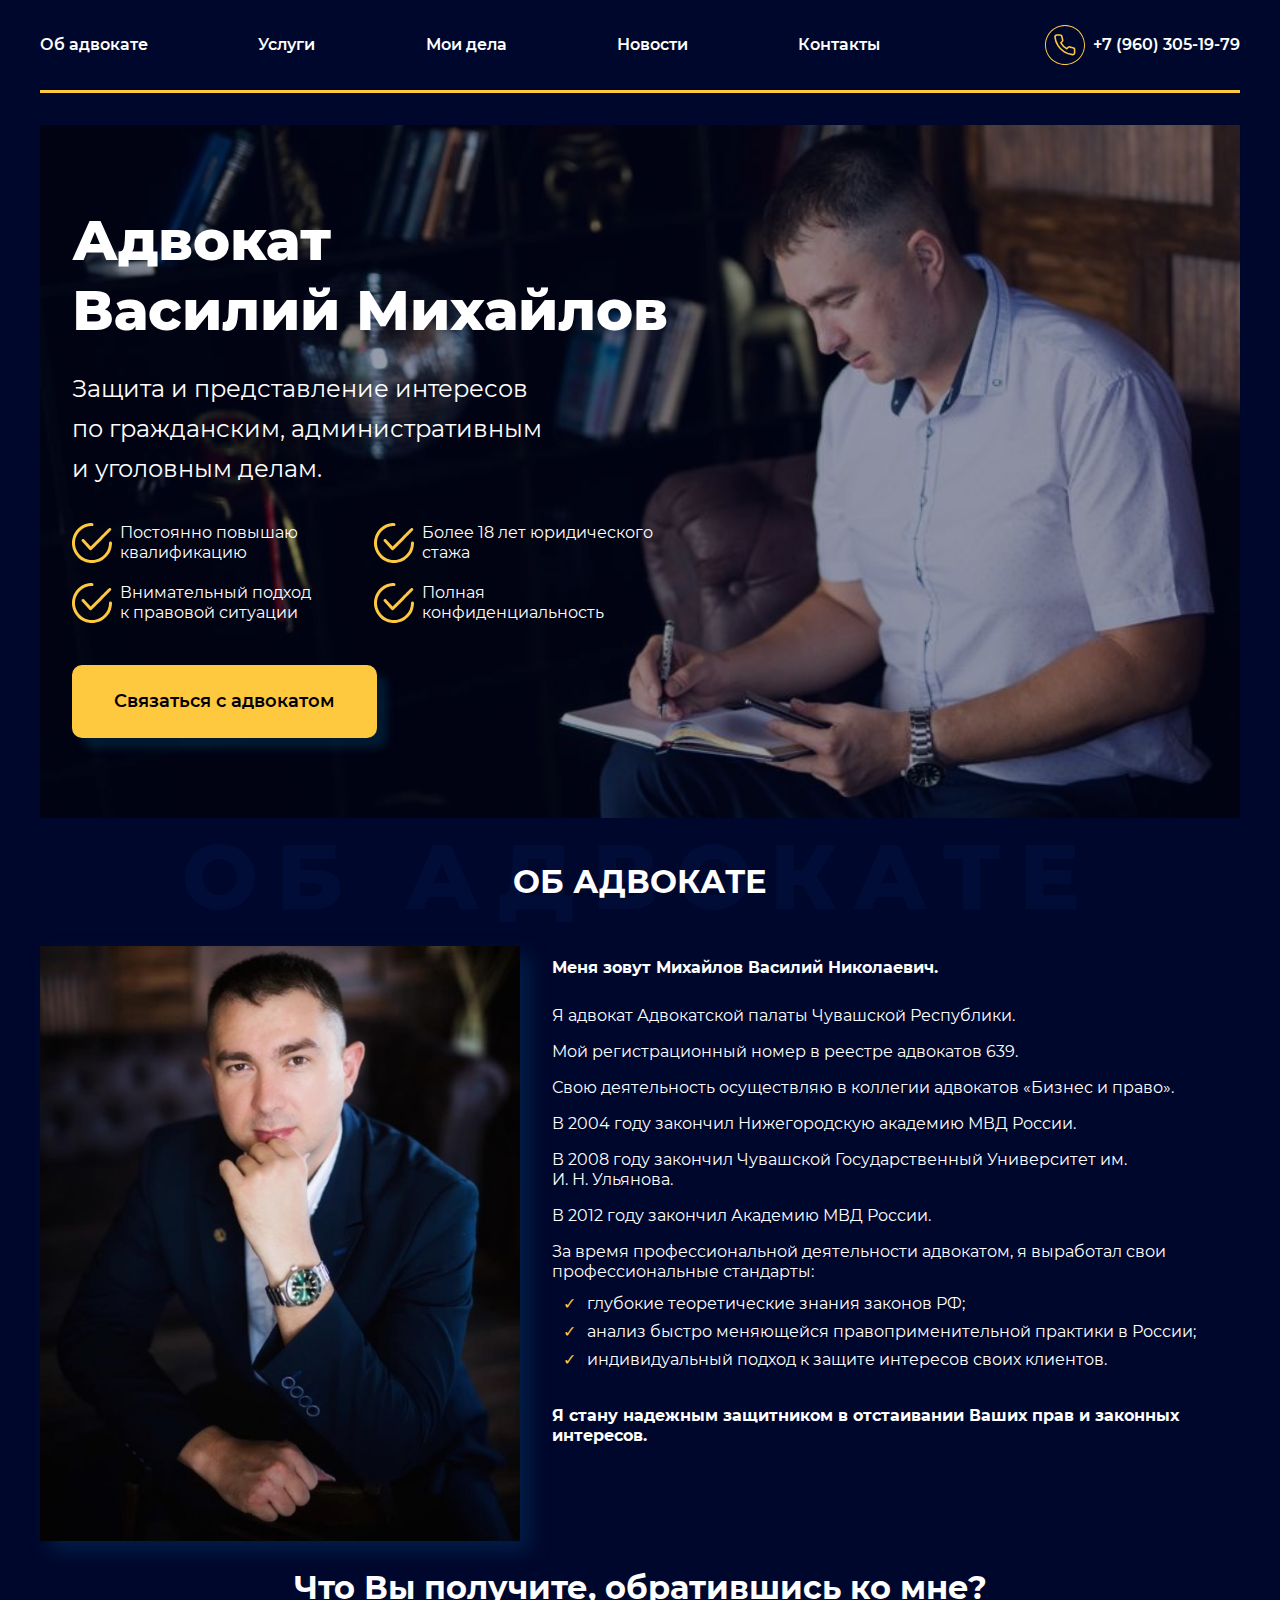
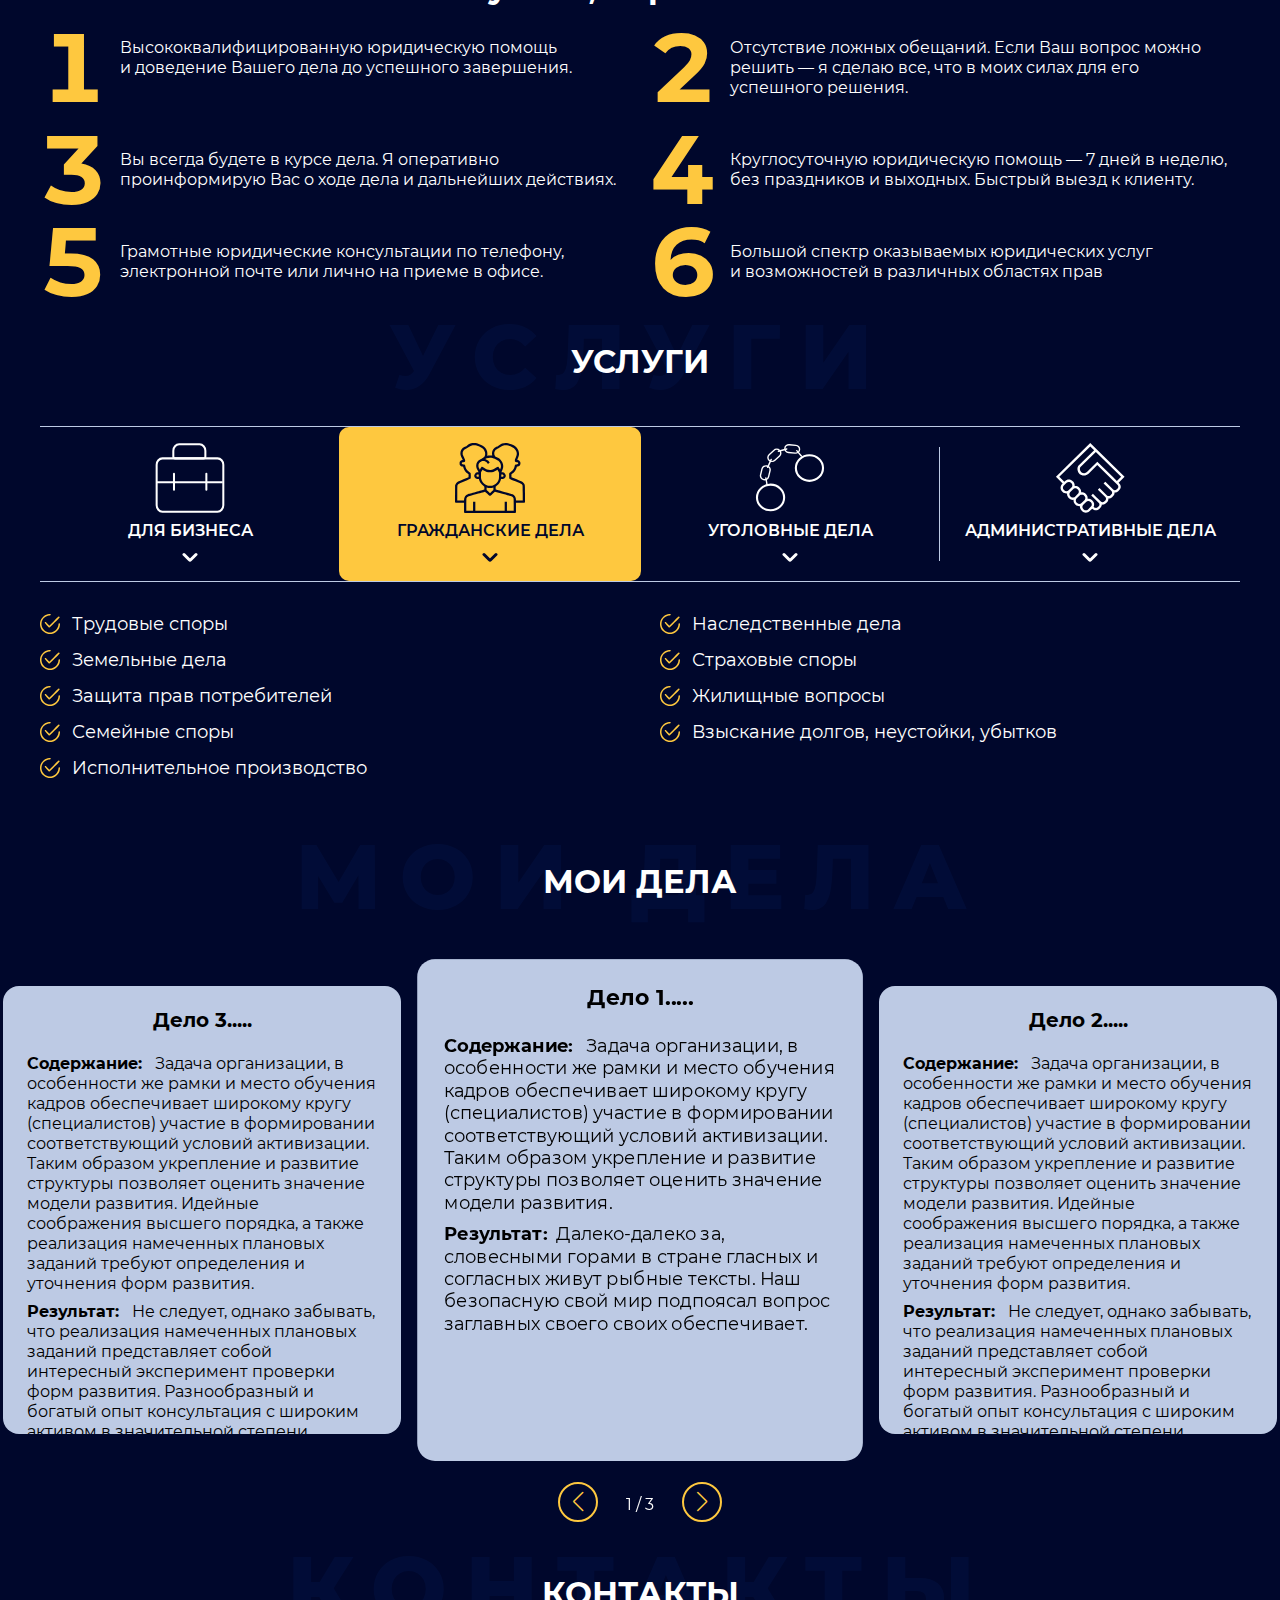
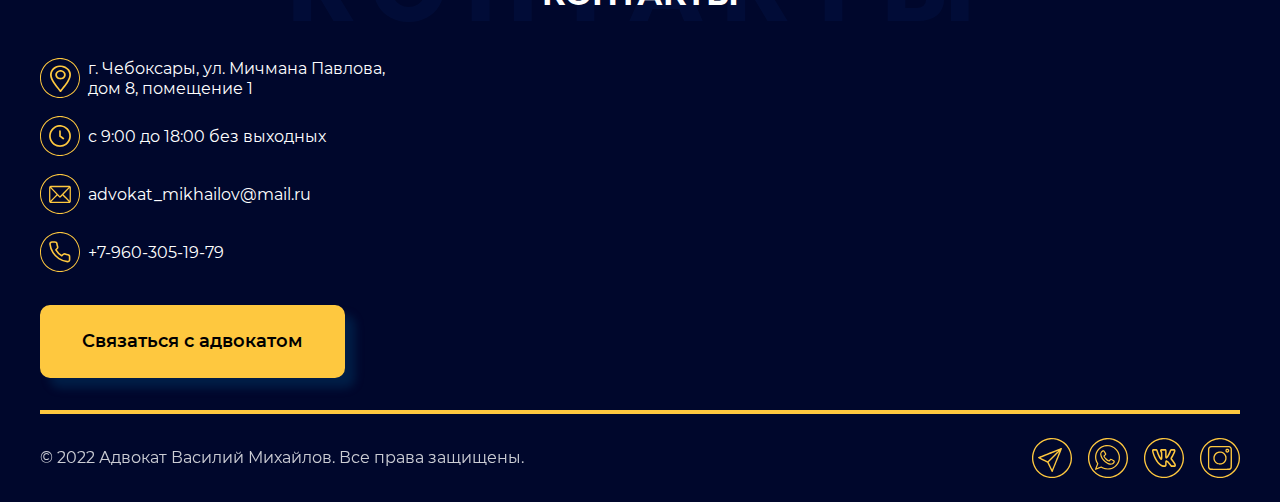
==== commit 6e18e8c0: "change servis and menu" ====
--- a/index.html
+++ b/index.html
@@ -262,7 +262,6 @@
           <h2 class="news__title section__title">новости</h2>
           
         </section>
-
 
         <section id="contacts" class="contacts container section__bottom">
           <span class="title__shadow">контакты</span>
--- a/css/style.css
+++ b/css/style.css
@@ -87,7 +87,7 @@
 }
 body {
   font:  400 16px/20px 'Montserrat', sans-serif;
-  min-width: 320px;
+  min-width: 360px;
   color: var(--white-color);
   background-color: var(--color-bg);
 }
@@ -200,17 +200,17 @@
 }
 
 /* === header === */
- .header {
+ /* .header {
   border-bottom: 3px solid var(--accent-color);
   border-bottom-left-radius: var(--main-radius);
   border-bottom-right-radius: var(--main-radius);
-}
+} */
 .header__wrapper {
     align-items: center;
     justify-content: center;
     padding-top: 1.5rem; 
     padding-bottom: 1.5rem; 
-    /* border-bottom: 4px solid var(--accent-color); */
+    border-bottom: 3px solid var(--accent-color);
     width: 100%;
 }
 .header__menu {
@@ -434,7 +434,7 @@
   position: relative;
   justify-content: flex-start;
   align-items: center;
-  padding: 1rem 0.5rem 1rem 6rem;
+  padding: 1rem 0.5rem 1rem 5rem;
   width: calc((100% - (var(--gap))*1)/2);
   /* outline: 2px solid green; */
 }
@@ -445,7 +445,7 @@
   top: 50%;
   left: 0%;
   width: 100%;
-  font-size: 7.5rem;
+  font-size: 6rem;
   font-weight: 700;
   font-variant-numeric: tabular-nums;
   color: var(--accent-color);
--- a/css/media.css
+++ b/css/media.css
@@ -52,12 +52,7 @@
     .article__title {
         font-size: 1.75rem;
     }
-    .article__item{
-        padding-left: 5rem;
-    }
-    .article__item::before {
-        font-size: 6.5rem;
-    }
+
     /* === servis === */
     .servis__list {
         border-top: none;
@@ -95,7 +90,6 @@
     }
     .item__arrow {
         margin-top: 0;
-        /* margin-left: auto; */
     }
 }
 
@@ -196,7 +190,7 @@
         width: 100%;
     }
     .article__item::before {
-        font-size: 6rem;
+        font-size: 5rem;
     }
     /* === servis === */
     .servis__item {
@@ -212,6 +206,14 @@
         margin-bottom: 0;
         max-width: none;
     }
+    .content__list {
+        padding: 0 2rem;
+        justify-content: center;
+    }
+    .content__el {
+        width: 100%;
+    }
+
 
     /* === contacts === */
     .contacts_wrapper {
@@ -247,6 +249,8 @@
       }
     /* === modals === */
     .modal__form {
+        width: 98vw;
+        min-width: 350px;
         max-width: 25rem;
         padding: 1.25rem 1rem;
       }
@@ -262,7 +266,7 @@
     .agree__text {
         width: 100%;
         margin-right: 1rem;
-        font-size: 0.95rem;
+        font-size: 0.9rem;
         line-height: 1.2;
         opacity: 0.8;
     }
@@ -275,7 +279,7 @@
 
 }
 
-@media (max-width: 578px) {
+@media (max-width: 577px) {
     :root {
         --gap: 20px;
       }
@@ -283,13 +287,6 @@
     .section__bottom{
         margin-bottom: 1rem;
     }
-        /* 
-        .section__title {
-            margin-bottom: 1rem;
-            padding: 0;
-            font-size: 1.5rem;
-            line-height: 1.25;
-            } */
     .container {
         padding: 0 15px;
     }
@@ -298,10 +295,9 @@
         padding: 14px 0.5rem;
     }
     /* === header === */
-    .header__wrapper {
-        padding: 1rem 0;
-    }
-
+    .menu__list {
+        height: 100vh;
+    }
     /* === hero ===*/
     .hero__wrapper::after {
         height: 320px;
@@ -328,7 +324,7 @@
         padding-left: 38px;
         background-size: 30px;
     }
-        /* === about ===*/
+    /* === about ===*/
     .about__info {
         display: flex;
         flex-direction: column;
@@ -356,9 +352,19 @@
     .article__item{
         padding-left: 4rem;
     }
-    .article__item::before {
-        font-size: 5rem;
-    }
+
+    /* === servis === */
+    .servis_btn {
+        padding: 1rem 0.5rem;
+    }
+    .item__icon {
+        width: 50px;
+        height: 50px;
+    }
+    .content__list {
+        padding: 0;
+    }
+
     /* === practice === */
     .swiper {
         padding: 20px 0;
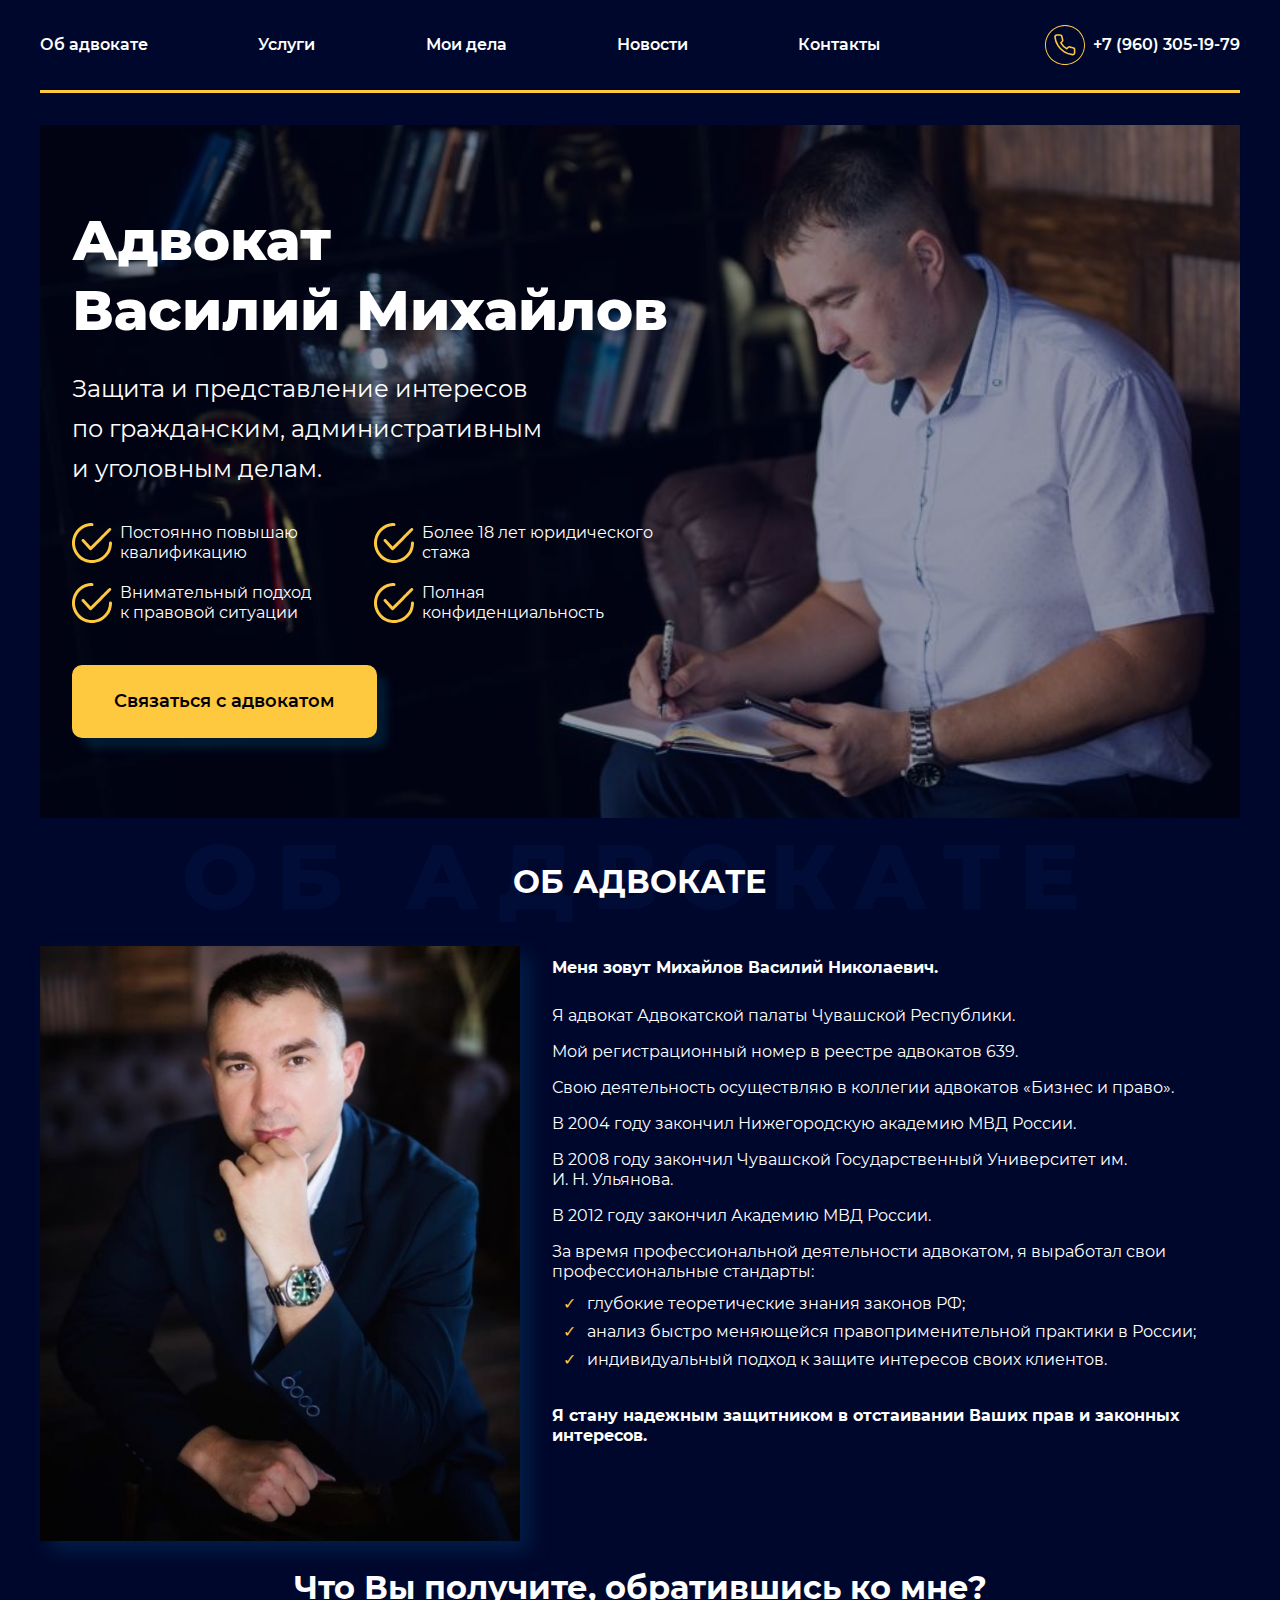
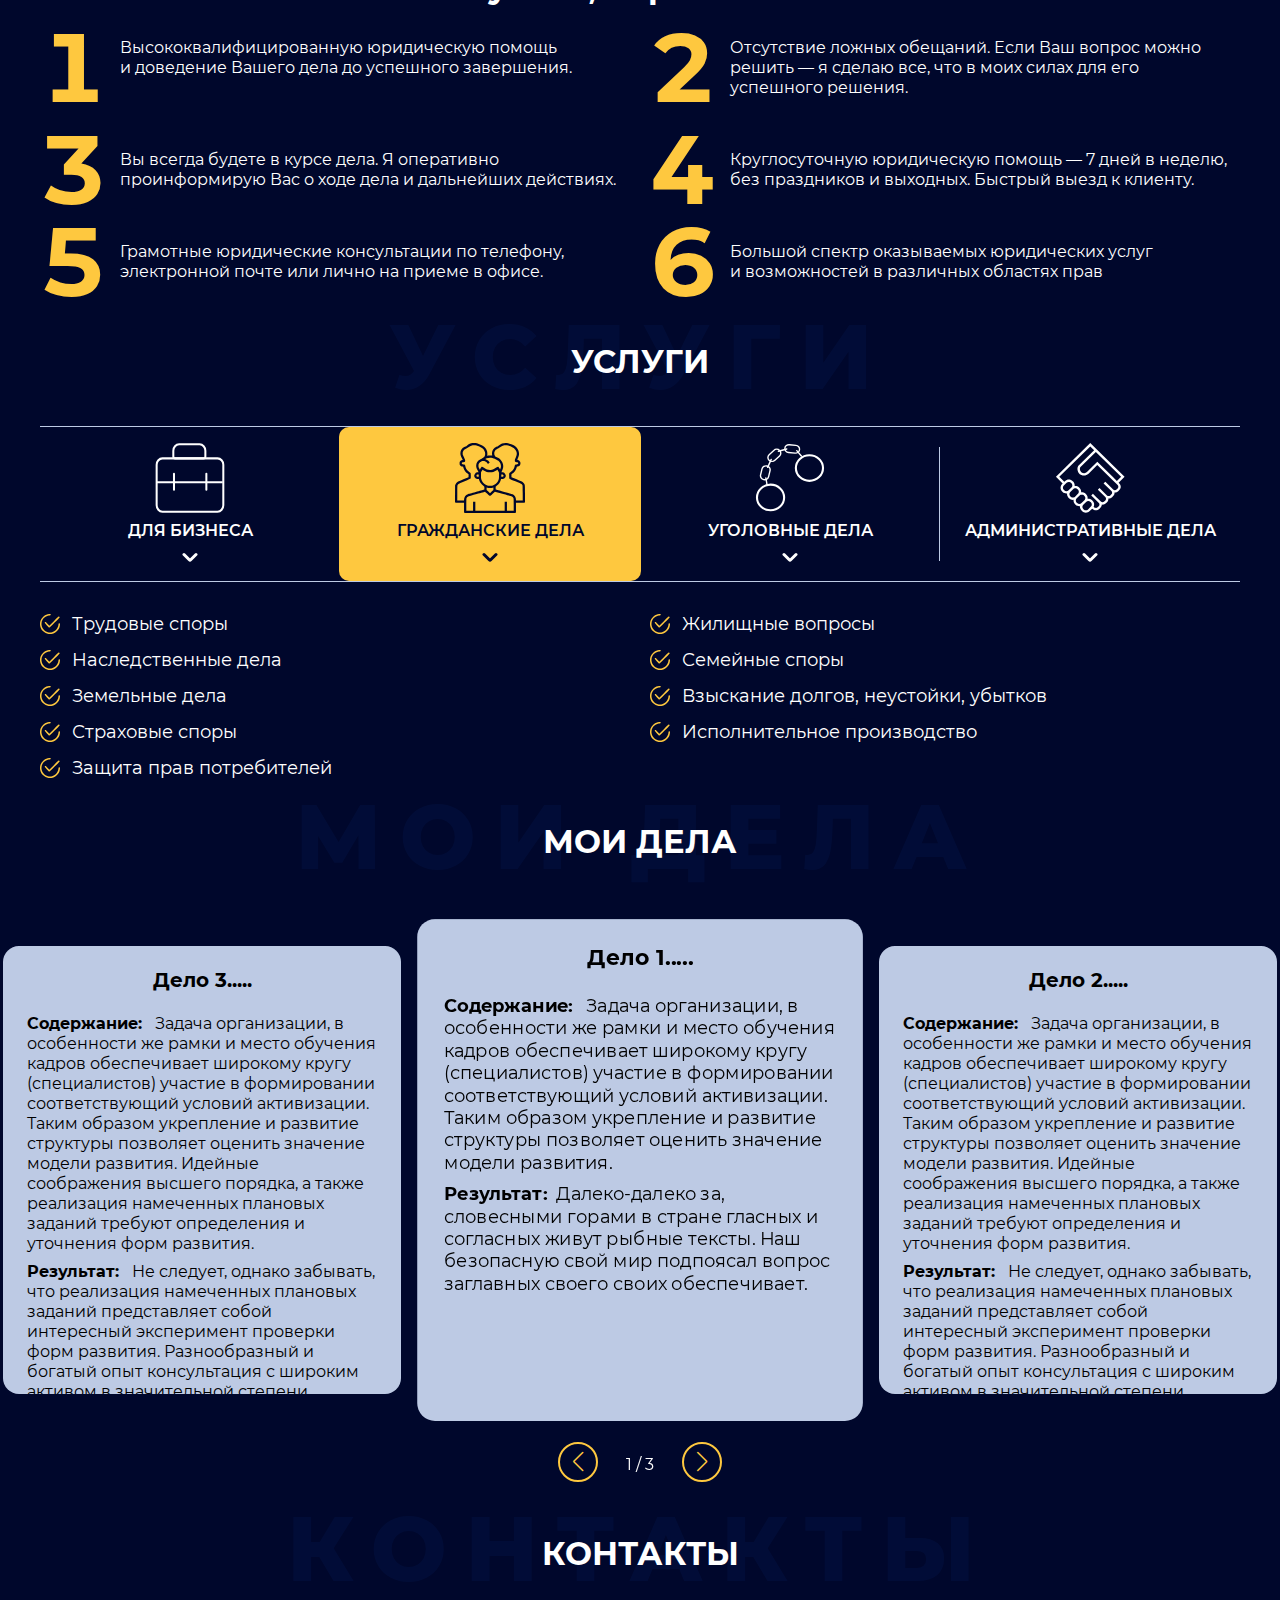
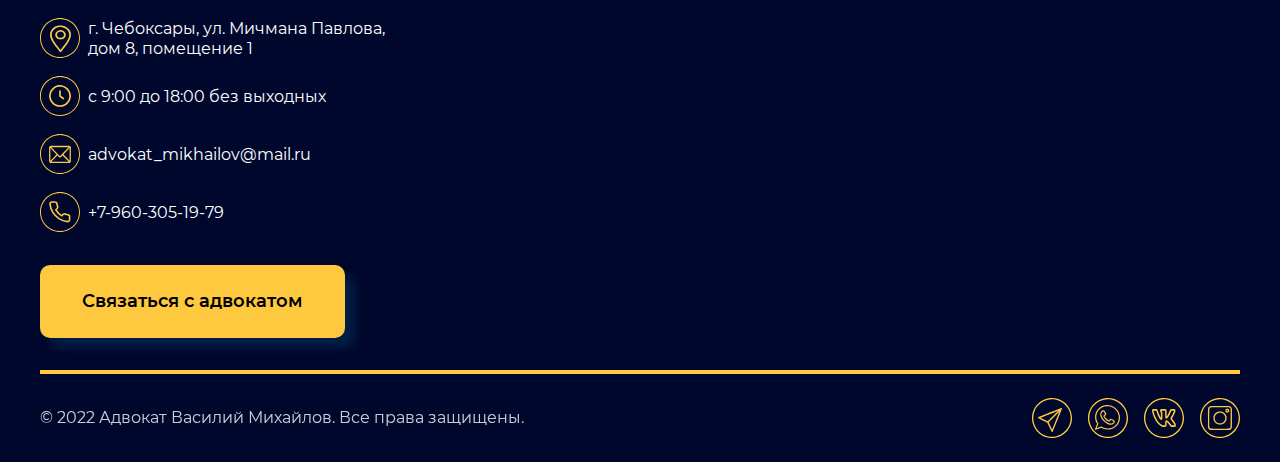
==== commit 0d1dfdd5: "change servis" ====
--- a/index.html
+++ b/index.html
@@ -177,7 +177,7 @@
           </ul>
             <ul class="list-reset">
               <li class="servis__content" data-target="servis__business">
-                <ul class="content__list flex list-reset" >
+                <ul class="content__list list-reset" >
                   <li class="content__el"><p class="content__text section__text">Правовая экспертиза документов, представленных клиентом, в&nbsp;том числе договоров, соглашений</p></li>
                   <li class="content__el"><p class="content__text section__text">Подготовка правовых заключений по&nbsp;тем или иным вопросам</p></li>
                   <li class="content__el"><p class="content__text section__text">Претензионная работа, включающая в&nbsp;себя принятие мер по&nbsp;взысканию дебиторской задолженности, составление и&nbsp;направление претензий в&nbsp;адрес должников</p></li>
@@ -189,7 +189,7 @@
               </li>
 
               <li class="servis__content servis__content--active" data-target="servis__civil">
-                  <ul class="content__list flex list-reset">  
+                  <ul class="content__list list-reset">  
                     <li class="content__el">  <p class="content__text section__text">Трудовые споры</p></li>
                     <li class="content__el">  <p class="content__text section__text">Наследственные дела</p></li>
                     <li class="content__el">  <p class="content__text section__text">Земельные дела</p></li>
@@ -203,7 +203,7 @@
               </li>
 
               <li class="servis__content" data-target="servis__criminal">
-                <ul class="content__list flex list-reset">
+                <ul class="content__list list-reset">
                   <li class="content__el"><p class="content__text section__text">Участие в&nbsp;доследственной проверке</p></li>
                   <li class="content__el"><p class="content__text section__text">Защита в&nbsp;ходе предварительного следствия</p></li>
                   <li class="content__el"><p class="content__text section__text">Защита в&nbsp;судах всех инстанций</p></li>
@@ -216,7 +216,7 @@
               </li>
 
               <li class="servis__content" data-target="servis__admin">
-                <ul class="content__list flex list-reset">
+                <ul class="content__list list-reset">
                   <li class="content__el"><p class="content__text section__text">Споры по&nbsp;ДТП</p></li>
                   <li class="content__el"><p class="content__text section__text">Споры со&nbsp;страховыми компаниями по&nbsp;вопросам ОСАГО и&nbsp;КАСКО</p></li>
                   <li class="content__el"><p class="content__text section__text">Представление интересов по&nbsp;делам об&nbsp;административных правонарушениях</p></li>
--- a/css/style.css
+++ b/css/style.css
@@ -590,16 +590,12 @@
   opacity: 1;
 }
 .content__list {
-  flex-wrap: wrap;
-  justify-content: space-between;
-  align-items: flex-start;
-  margin-bottom: 1.5rem;
-  width: 100%;
-  border-radius: var(--main-radius);
+  width: 100%;
+  column-count: 2;
+  column-gap: var(--gap);
 }
 .content__el {
   margin-bottom: 1rem;  
-  width: calc((100% - (var(--gap))*2)/2);
   font-size: 1.13rem;
   background-image: url(../img/about/about-icon-2.svg);
   background-repeat: no-repeat;
--- a/css/media.css
+++ b/css/media.css
@@ -208,7 +208,7 @@
     }
     .content__list {
         padding: 0 2rem;
-        justify-content: center;
+        column-count: 1;
     }
     .content__el {
         width: 100%;
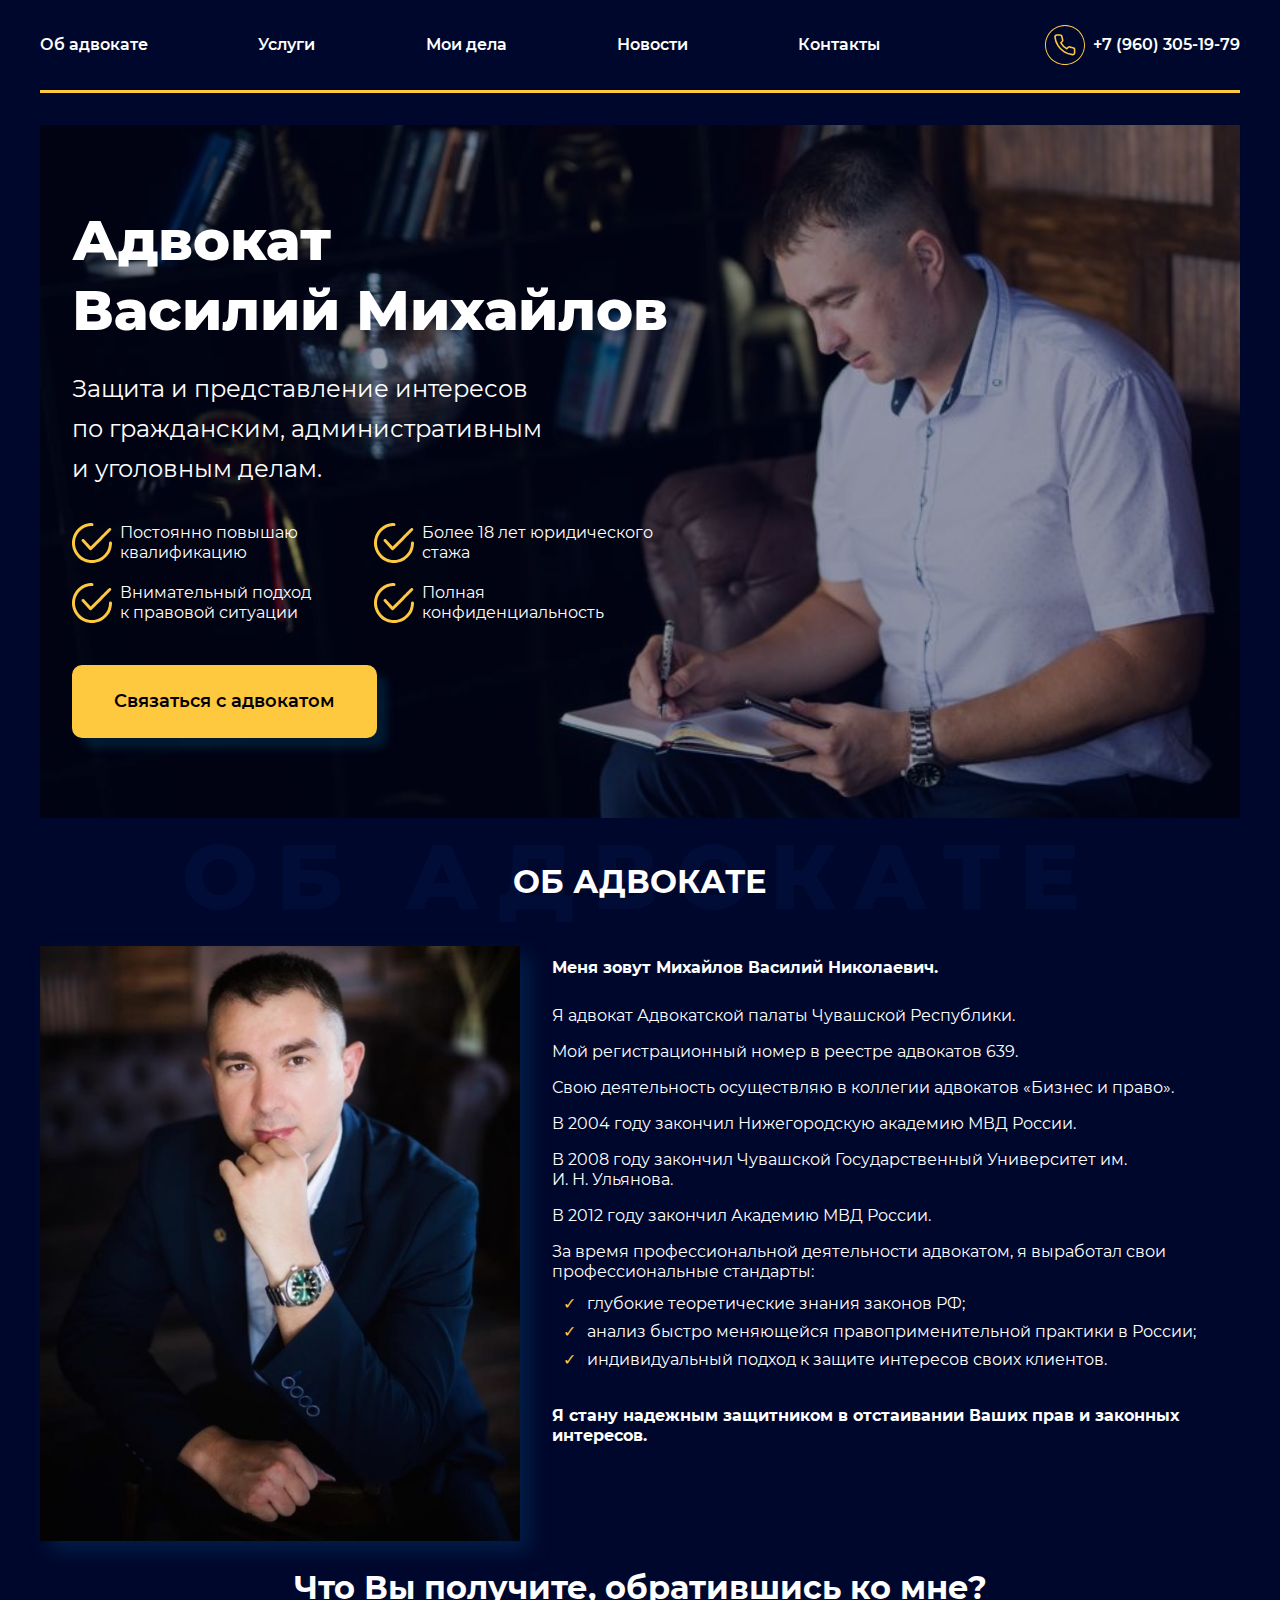
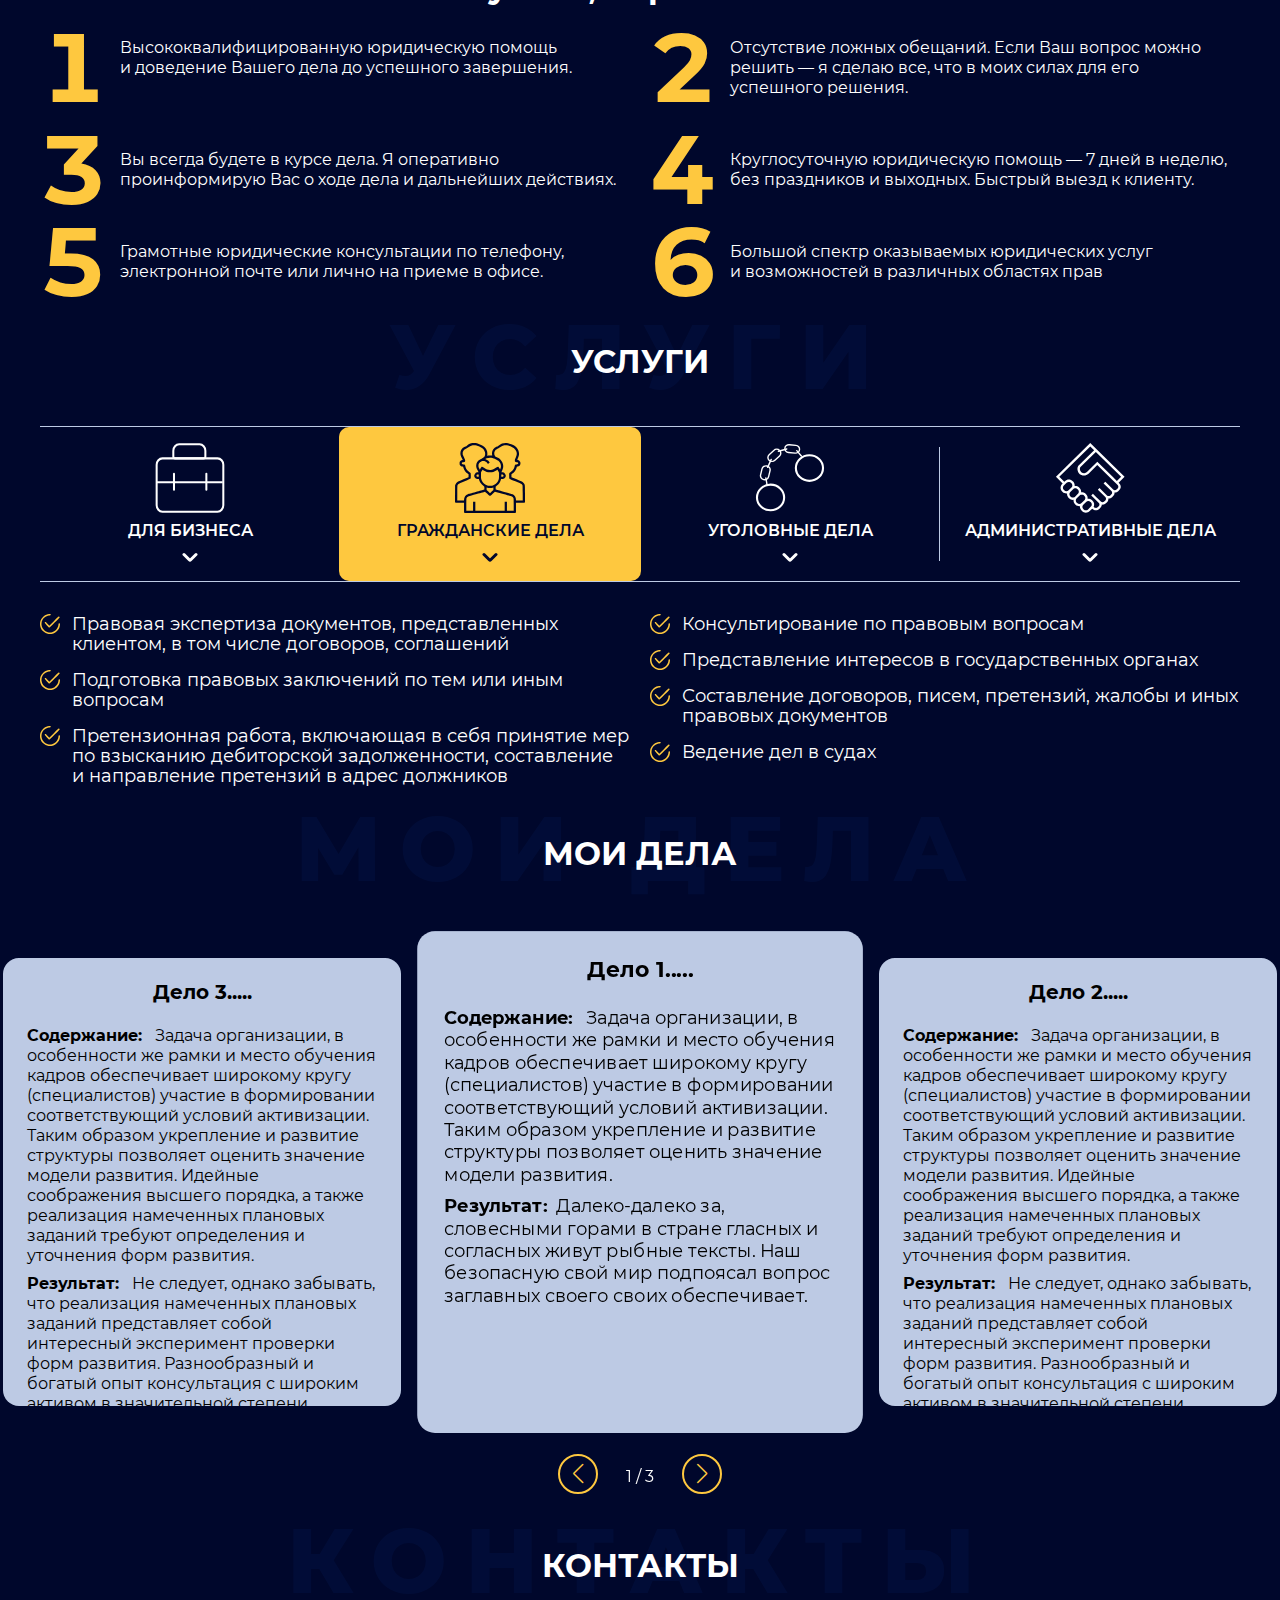
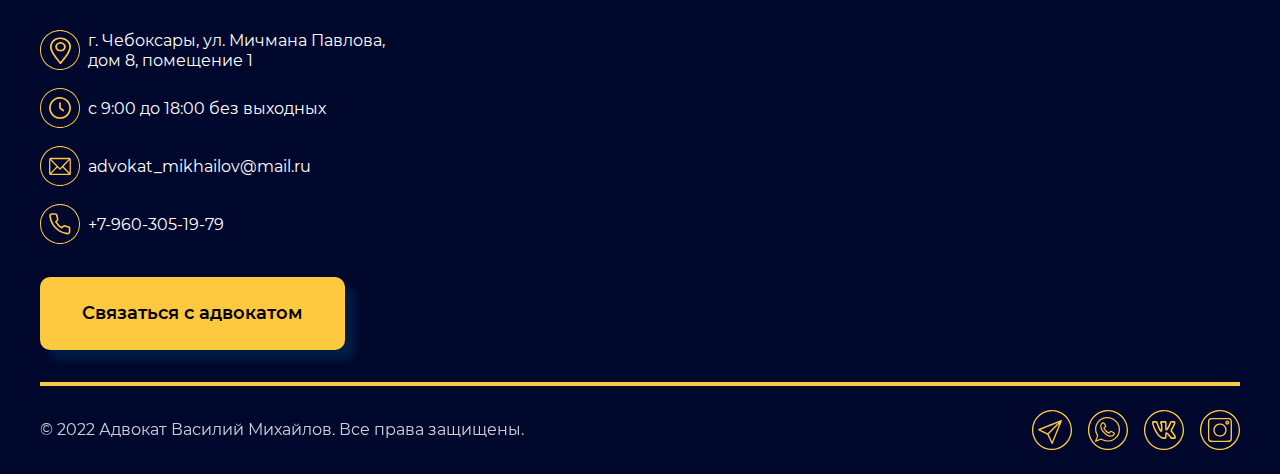
==== commit ec2af49e: "change servis" ====
--- a/index.html
+++ b/index.html
@@ -121,9 +121,9 @@
         <section id="servis" class="servis container section__bottom">
           <span class="title__shadow">услуги</span>
           <h2 class="servis__title section__title">услуги</h2>
-          <ul class="servis__list flex list-reset">
-            <li class="servis__item flex">
-              <button class="servis_btn btn-reset" aria-label="" data-path="servis__business">
+          <ul class="servis__nav flex list-reset">
+            <li class="servis__nav-item flex">
+              <button class="servis__btn btn-reset" aria-label="" data-path="servis__business">
                 <svg class="item__icon" width="103" height="104" viewbox="0 0 103 104" fill="none" xmlns="http://www.w3.org/2000/svg">
                   <path d="M92.4285 22.8335H10.5238C5.78994 22.8335 1.95239 27.0308 1.95239 32.2084V92.6249C1.95239 97.8027 5.78994 102 10.5238 102H92.4285C97.1624 102 101 97.8027 101 92.6249V32.2084C101 27.0308 97.1624 22.8335 92.4285 22.8335Z" stroke="#fff" stroke-width="3"/>
                   <path d="M75.8008 45.8184V69.6229" stroke="#fff" stroke-width="3" stroke-linecap="round"/>
@@ -136,8 +136,8 @@
                   </svg>
                 </button>
             </li>
-            <li class="servis__item flex">
-              <button class="servis_btn btn-reset servis_btn--active" aria-label="" data-path="servis__civil">
+            <li class="servis__nav-item flex">
+              <button class="servis__btn btn-reset servis__btn--active" aria-label="" data-path="servis__civil">
                 <svg class="item__icon" width="90" height="90" viewbox="0 0 90 90" fill="none" xmlns="http://www.w3.org/2000/svg">
                   <path d="M22.6043 0.10627C19.9738 0.523964 17.8512 1.4683 15.2389 3.3933C14.3136 4.0834 13.4429 4.64636 13.334 4.64636C13.2252 4.64636 12.5721 4.93693 11.8645 5.28197C8.90748 6.77112 6.91191 9.96735 6.91191 13.2544C6.91191 15.0886 7.27474 16.269 8.70792 19.1565L9.97783 21.6808L9.27031 21.8079C8.29067 21.9713 7.02076 22.8249 6.42209 23.7329C5.96855 24.423 5.91413 24.6591 5.91413 26.0937C5.91413 27.5647 5.95041 27.7282 6.45838 28.4546C7.16589 29.4716 8.39952 30.2343 9.56057 30.3614L10.4676 30.4704L10.8123 31.6871C11.7013 34.847 13.842 37.7527 16.672 39.605L17.434 40.1135V42.0567V43.9998L10.7761 46.7602C7.09333 48.2857 3.66458 49.8293 3.13848 50.1744C1.99557 50.9552 1.26991 51.827 0.59867 53.2616L0.108849 54.3149L0.0544245 65.1748L0 76.0165L0.453538 76.4705L0.907075 76.9245H6.27696H11.6287V83.0083V89.1101L12.0822 89.546L12.5176 90H45.0091H77.5005L77.9359 89.546L78.3894 89.1101V83.0083V76.9245H83.7412H89.1111L89.5465 76.4705L90 76.0347V65.6288C90 54.7508 89.9637 54.2968 89.1836 52.7713C88.6394 51.718 87.8775 50.8644 86.8797 50.1744C86.3536 49.8293 82.9248 48.2857 79.2602 46.7602L72.5842 43.9817V42.0567V40.1135L73.3642 39.605C76.1762 37.7527 78.3169 34.847 79.2058 31.6871L79.5505 30.4704L80.4576 30.3614C82.5257 30.1253 84.0496 28.4546 84.1584 26.2753C84.2129 25.2402 84.1584 24.9496 83.7049 24.0779C83.1062 22.9338 81.9089 22.0077 80.7478 21.8079C80.3487 21.7353 80.0222 21.6626 80.0222 21.6263C80.0222 21.59 80.4032 20.682 80.8567 19.5923C81.8908 17.2133 82.1629 16.2327 82.308 14.4529C82.5438 11.3112 81.1832 7.76994 78.843 5.46358C77.4279 4.06523 76.3032 3.41146 72.4027 1.68623C69.2824 0.324203 67.9218 0.0154724 65.2369 0.0336304C61.6448 0.0881119 59.1957 0.959816 55.8758 3.3933C54.9506 4.0834 54.0798 4.64636 53.971 4.64636C53.3179 4.64636 51.1409 6.00839 50.1431 7.06169C48.2383 9.04117 47.4219 11.2204 47.6033 13.9081C47.6577 14.7617 47.7666 15.6334 47.8391 15.8695C47.948 16.2508 47.9117 16.269 47.44 16.1419C46.6962 15.9603 43.0679 16.0147 42.1427 16.2327L41.3626 16.4143L41.5078 15.7423C41.7436 14.6709 41.6348 12.0921 41.2901 10.8209C40.5644 8.02419 38.46 5.17301 36.1016 3.77467C34.5051 2.83033 29.6251 0.723732 28.2645 0.396843C26.7224 0.0154724 24.0556 -0.111649 22.6043 0.10627ZM27.7746 3.28434C29.4618 3.72018 34.4326 6.06287 35.4848 6.9164C37.9339 8.93221 39.1675 12.0376 38.6777 14.9978C38.3149 17.2133 38.0972 17.5584 36.1923 18.9386C34.3237 20.2824 34.2874 20.3006 32.2919 21.2449C28.4822 23.0428 26.4322 27.4558 27.5025 31.5782C27.6477 32.1411 28.337 33.7574 29.0445 35.1558L30.3145 37.6982H29.3892C27.9016 37.6982 27.049 38.0432 26.0512 39.0602C24.2008 40.8944 24.2008 43.2189 26.0512 45.0531C27.1034 46.1246 27.9016 46.4152 29.6614 46.4152C30.5866 46.4152 30.8587 46.4696 30.8587 46.6694C30.8587 47.2869 32.0379 50.1199 32.7454 51.2458C33.6706 52.6623 35.4304 54.4965 36.791 55.4409L37.7525 56.0946V57.9651V59.8357L36.8091 60.1081C36.283 60.2534 31.6932 61.5246 26.5954 62.9411C21.5158 64.3394 16.9804 65.6288 16.5269 65.7741C13.6243 66.7911 11.6287 69.6786 11.6287 72.8566V74.0189H7.27474H2.90264L2.95707 64.4484C3.01149 54.9324 3.01149 54.8597 3.4106 54.097C3.6283 53.6975 4.11812 53.1163 4.46281 52.8076C4.86192 52.4807 7.92784 51.1005 12.4632 49.23C17.2163 47.2505 19.9012 46.0338 20.0826 45.7977C20.2822 45.5071 20.3366 44.7081 20.3366 42.1475C20.3366 38.3701 20.3548 38.4065 18.7402 37.4984C18.1778 37.1716 17.1256 36.318 16.4181 35.6098C14.8398 34.0117 13.7513 31.9777 13.334 29.7984C12.953 27.8371 12.6083 27.5284 10.8849 27.5284C9.77827 27.5284 9.56057 27.4739 9.1796 27.0744C8.58093 26.4933 8.58093 25.6579 9.1796 25.0768C9.56057 24.6772 9.77827 24.6227 10.903 24.6227C12.0278 24.6227 12.2455 24.5683 12.6265 24.1687C13.0075 23.8055 13.08 23.5513 13.08 22.5888C13.08 21.5173 12.9893 21.2449 11.5017 18.194L9.90526 14.9251V13.2907C9.90526 11.7471 9.94154 11.5473 10.5221 10.494C11.2659 9.13197 12.0822 8.3874 13.4429 7.7881C15.257 6.98905 15.511 6.84377 17.2526 5.55437C19.0486 4.22868 20.9897 3.33882 22.7313 3.01193C24.0012 2.79401 26.3596 2.92113 27.7746 3.28434ZM68.4116 3.28434C70.0988 3.72018 75.0695 6.06287 76.1217 6.9164C77.9178 8.38739 78.9337 10.1853 79.3328 12.5824C79.6231 14.3077 79.2965 15.9058 78.0266 18.8659C77.0651 21.0815 76.9381 21.5355 76.9381 22.5525C76.9381 23.5695 77.0107 23.7874 77.3917 24.1687C77.7726 24.5683 77.9903 24.6227 79.1151 24.6227C80.2399 24.6227 80.4576 24.6772 80.8385 25.0768C81.4372 25.6579 81.4372 26.4933 80.8385 27.0744C80.4576 27.4739 80.2399 27.5284 79.1332 27.5284C77.4098 27.5284 77.0651 27.8371 76.6841 29.7984C76.2669 31.9777 75.1784 34.0117 73.6001 35.6098C72.8926 36.3362 71.8404 37.1897 71.2598 37.5166C69.6634 38.4065 69.6815 38.3701 69.6815 42.1656C69.6815 45.0531 69.7178 45.5071 70.0081 45.834C70.1895 46.052 73.4005 47.5048 77.6094 49.2482C82.1085 51.1187 85.1381 52.4807 85.5553 52.8076C85.9 53.1163 86.3898 53.6975 86.6076 54.097C87.0067 54.8597 87.0067 54.9324 87.0611 64.4302L87.1155 74.0189H82.7434H78.3894V72.8566C78.3894 70.0236 76.7748 67.354 74.2713 66.0465C74.0536 65.9375 69.1554 64.5392 63.3864 62.9411C57.6174 61.3248 52.7555 59.9809 52.5922 59.9265C52.302 59.8357 52.2657 59.5814 52.2657 57.9651V56.0946L53.2635 55.4227C54.6241 54.4784 56.6015 52.3536 57.4904 50.8645C57.8895 50.1744 58.4519 48.9031 58.7422 48.0314L59.2502 46.4152H60.4112C62.1347 46.4152 62.9329 46.1064 63.9669 45.0531C65.8174 43.2189 65.8174 40.8944 63.9669 39.0602C62.9692 38.0432 62.1165 37.6982 60.6289 37.6982C60.1209 37.6982 59.7037 37.6619 59.7037 37.6256C59.7037 37.5892 60.0847 36.6631 60.5382 35.5734C61.5723 33.1944 61.8444 32.2138 61.9895 30.4341C62.2254 27.2923 60.901 23.8237 58.5245 21.4447C57.309 20.2279 56.9099 19.9737 54.4608 18.7751L51.7396 17.4494L51.1409 16.1782C50.5967 15.0341 50.5422 14.7435 50.5422 13.2725C50.5422 11.7652 50.5785 11.5473 51.159 10.494C51.9028 9.13197 52.7192 8.3874 54.0798 7.7881C55.894 6.98905 56.148 6.84377 57.8895 5.55437C59.6856 4.22868 61.6267 3.33882 63.3683 3.01193C64.6382 2.79401 66.9966 2.92113 68.4116 3.28434ZM48.1294 19.2654C49.7259 19.6831 54.7873 22.0803 55.8033 22.8975C58.9055 25.44 59.9758 29.7621 58.3612 33.2671L57.944 34.1569L57.1095 32.4862C55.8396 29.98 55.4404 29.8892 53.082 31.6326C50.0524 33.8664 48.5285 34.5201 45.8436 34.7199C42.7958 34.956 40.2923 34.1206 37.2445 31.8687C34.5233 29.8529 34.1786 29.9074 32.8543 32.5951C32.4189 33.5032 32.0016 34.2477 31.9472 34.2477C31.8746 34.2477 31.4574 33.485 31.022 32.5588C30.26 30.9607 30.2237 30.8154 30.2237 29.2536C30.2237 27.7463 30.26 27.5284 30.8406 26.4751C31.5662 25.1312 32.3644 24.3867 33.7613 23.7329C34.5959 23.3334 35.0131 23.2607 36.3012 23.2607C37.6436 23.2607 38.0065 23.3334 39.0224 23.8237C40.2197 24.3867 41.1087 25.1131 41.9432 26.239L42.3967 26.8565L43.5215 26.0937C44.1383 25.676 44.6462 25.2584 44.6462 25.1857C44.6462 24.9133 43.2856 23.2607 42.4874 22.5888C41.6348 21.8624 39.7662 20.8091 39.3126 20.8091C38.5507 20.8091 39.2038 20.3006 40.7095 19.7013C42.8865 18.8114 45.7892 18.648 48.1294 19.2654ZM37.0268 35.2465C39.6392 36.9718 41.7617 37.5892 45.0091 37.5892C48.2564 37.5892 50.379 36.9718 52.9913 35.2465C53.8258 34.7017 54.5515 34.2477 54.6241 34.2477C54.6785 34.2477 55.1683 35.1376 55.6944 36.209L56.6559 38.1704L56.5834 41.9659C56.5108 45.5253 56.4745 45.8704 56.0391 47.1053C55.3679 48.9939 54.5334 50.3015 53.1728 51.6817C51.794 53.0437 50.4878 53.8791 48.6011 54.551C47.4582 54.9505 46.9865 55.0232 45.0998 55.0413C43.3401 55.0413 42.687 54.9687 41.6529 54.6418C38.6958 53.6975 36.0472 51.4637 34.7047 48.776C33.6343 46.6331 33.3985 45.3437 33.3985 41.3848V38.0614L34.3419 36.1546C34.868 35.1013 35.3397 34.2477 35.3941 34.2477C35.4666 34.2477 36.1923 34.7017 37.0268 35.2465ZM30.4959 42.0567V43.5095H29.4981C28.2826 43.5095 27.5932 42.9829 27.5932 42.0567C27.5932 41.1305 28.2826 40.6039 29.4981 40.6039H30.4959V42.0567ZM61.9714 41.0579C62.2616 41.3303 62.4249 41.7116 62.4249 42.0567C62.4249 42.9829 61.7355 43.5095 60.5201 43.5095H59.5223V42.0567V40.6039H60.5201C61.3546 40.6039 61.6086 40.6765 61.9714 41.0579ZM45.0091 57.9107C46.6418 57.9107 47.7847 57.8199 48.4197 57.6383L49.363 57.3659V58.8368V60.3078L47.1861 62.4871L45.0091 64.6663L42.8321 62.4871L40.6551 60.3078V58.8368V57.3659L41.6166 57.6383C42.2334 57.8199 43.3763 57.9107 45.0091 57.9107ZM41.5622 65.3927C44.102 67.8989 44.4648 68.2076 45.0091 68.2076C45.5533 68.2076 45.9161 67.8989 48.456 65.3927L51.286 62.5779L62.0621 65.5743C73.5094 68.7524 73.8178 68.8795 74.7067 70.1871C74.9426 70.5321 75.1965 71.0951 75.3054 71.4583C75.4142 71.8397 75.4868 75.1448 75.4868 79.5941V87.0943H71.1328H66.7789V81.283V75.4717H65.3276H63.8762V81.283V87.0943H45.0091H26.1419V81.283V75.4717H24.6906H23.2393V81.283V87.0943H18.8853H14.5313V79.5941C14.5313 75.1448 14.6039 71.8397 14.7128 71.4583C14.8216 71.0951 15.0756 70.5321 15.3114 70.1871C16.1822 68.8795 16.5269 68.7524 27.8654 65.5925C33.7613 63.9399 38.6051 62.596 38.6595 62.596C38.6958 62.5779 40.002 63.8491 41.5622 65.3927Z" fill="#fff"/>
                   </svg>
@@ -146,8 +146,8 @@
                 </svg>
               </button>
             </li>
-            <li class="servis__item flex">
-              <button class="servis_btn btn-reset" aria-label="" data-path="servis__criminal">
+            <li class="servis__nav-item flex">
+              <button class="servis__btn btn-reset" aria-label="" data-path="servis__criminal">
                 <svg class="item__icon" width="100" height="100" viewbox="0 0 100 100" fill="none" xmlns="http://www.w3.org/2000/svg">
                   <path d="M22.2222 96.1708C32.9322 96.1708 41.6142 87.9538 41.6142 77.8177C41.6142 67.6815 32.9322 59.4644 22.2222 59.4644C11.5122 59.4644 2.83008 67.6815 2.83008 77.8177C2.83008 87.9538 11.5122 96.1708 22.2222 96.1708Z" stroke="#fff" stroke-width="3"/>
                   <path d="M77.7776 54.1071C88.4874 54.1071 97.1696 45.8901 97.1696 35.7539C97.1696 25.6176 88.4874 17.4006 77.7776 17.4006C67.0676 17.4006 58.3855 25.6176 58.3855 35.7539C58.3855 45.8901 67.0676 54.1071 77.7776 54.1071Z" stroke="#fff" stroke-width="3"/>
@@ -164,8 +164,8 @@
                 </svg>
               </button>
             </li>
-            <li class="servis__item flex">
-              <button class="servis_btn btn-reset" aria-label="" data-path="servis__admin">
+            <li class="servis__nav-item flex">
+              <button class="servis__btn btn-reset" aria-label="" data-path="servis__admin">
                 <svg class="item__icon" width="100" height="100" viewbox="0 0 100 100" fill="none" xmlns="http://www.w3.org/2000/svg">
                   <path d="M99.3892 48.3029L90.8704 56.6764L91.9214 57.7094C92.5564 58.3329 93.0602 59.0734 93.4037 59.8885C93.7476 60.7036 93.9245 61.5774 93.9245 62.4597C93.9245 63.342 93.7476 64.2157 93.4037 65.0306C93.0602 65.8457 92.5564 66.5862 91.9214 67.2099L90.329 68.775C89.7038 69.3953 88.9597 69.8876 88.1397 70.2234C87.3199 70.5592 86.4404 70.7318 85.5521 70.7313H85.0902C85.1407 71.6641 84.9923 72.5969 84.6552 73.4699C84.3178 74.3432 83.799 75.1376 83.1316 75.8025L81.5395 77.3676C80.914 77.9888 80.1702 78.4825 79.3504 78.8208C78.5309 79.1592 77.6514 79.3355 76.7623 79.3397C76.6085 79.3483 76.4545 79.3483 76.3007 79.3397C76.3768 80.296 76.2411 81.2571 75.903 82.1569C75.5649 83.0567 75.0323 83.8736 74.3421 84.5515L72.7497 86.1169C71.4847 87.368 69.7676 88.0769 67.9728 88.089C67.6152 88.0755 67.2588 88.039 66.9059 87.9792C66.8587 89.7422 66.1299 91.4213 64.8678 92.6748L63.2754 94.2399C62.003 95.4846 60.293 96.2018 58.4985 96.2432H58.3552C57.4959 96.2485 56.6442 96.0869 55.849 95.7671C55.0538 95.4474 54.3307 94.9762 53.7216 94.3808L53.1164 93.786L49.5814 97.245C48.1188 98.6785 46.1376 99.4836 44.0721 99.4836C42.0064 99.4836 40.0252 98.6785 38.5626 97.245L37.9257 96.6032C37.1021 95.7906 36.4764 94.8053 36.0957 93.7208C35.7152 92.6367 35.5895 91.4815 35.7283 90.3427C35.4311 90.3581 35.1335 90.3581 34.8366 90.3427C33.8128 90.3487 32.7983 90.1539 31.8523 89.7697C30.9061 89.3853 30.0478 88.8192 29.3271 88.1046L28.6902 87.4627C27.8673 86.6501 27.2435 85.6643 26.8654 84.5797C26.4876 83.495 26.3657 82.3401 26.5088 81.2022C26.1902 81.2022 25.9038 81.2962 25.6011 81.2962C23.5367 81.2911 21.5573 80.4871 20.0917 79.0581L19.4548 78.4162C18.632 77.6032 18.007 76.6176 17.6265 75.5334C17.246 74.4492 17.1198 73.2946 17.2573 72.1557C16.955 72.1718 16.652 72.1718 16.3497 72.1557C15.3267 72.1576 14.3134 71.9606 13.3679 71.5767C12.4225 71.1925 11.5635 70.6287 10.8403 69.9176L10.2193 69.3071C9.49325 68.5974 8.91713 67.7536 8.52399 66.8241C8.13085 65.8948 7.92847 64.8983 7.92847 63.8918C7.92847 62.8853 8.13085 61.8887 8.52399 60.9592C8.91713 60.0299 9.49325 59.1862 10.2193 58.4764L10.9199 57.7564L1.36597 48.3655L50.3299 0.0964355L99.3892 48.3029ZM88.3864 54.2974L94.469 48.3029L58.3552 12.7428L36.0626 34.7643C35.4728 36.006 35.3447 37.4115 35.7007 38.7362C36.0566 40.0611 36.8742 41.2211 38.0109 42.0143C39.1476 42.8076 40.5311 43.1839 41.9211 43.0774C43.3109 42.9708 44.6188 42.3885 45.6166 41.432L60.4252 26.6569L82.4311 48.3499L88.3864 54.2974ZM89.5009 64.8464C90.1273 64.2201 90.4783 63.3769 90.4783 62.4987C90.4783 61.6206 90.1273 60.7774 89.5009 60.1511L78.8323 49.6332L60.3933 31.4462L47.9414 43.8267C46.6218 45.1004 44.9483 45.9613 43.1316 46.3013C41.3149 46.6413 39.4364 46.4448 37.7333 45.7364C36.0299 45.0283 34.5783 43.8404 33.5611 42.322C32.5442 40.8039 32.0071 39.0239 32.0183 37.206C32.0223 35.749 32.3711 34.3129 33.0373 33.0115L33.3716 32.5887L55.919 10.3481L50.3299 4.85447L6.11109 48.3029L13.3084 55.4555L14.2478 54.5322C14.9699 53.8185 15.8284 53.2522 16.7739 52.8657C17.7194 52.4794 18.7333 52.2804 19.7573 52.2804C20.7813 52.2804 21.7951 52.4794 22.7406 52.8657C23.6861 53.2522 24.5447 53.8185 25.2666 54.5322L25.9195 55.1583C26.7414 55.972 27.3657 56.9578 27.7461 58.0418C28.1266 59.1257 28.2533 60.2799 28.1171 61.4188C28.4164 61.3634 28.7199 61.332 29.0247 61.3248C30.0476 61.3232 31.0609 61.5199 32.0064 61.9041C32.9518 62.2881 33.8109 62.8518 34.534 63.5629L35.1709 64.2048C35.9909 65.0194 36.6128 66.0055 36.9907 67.0897C37.3683 68.1736 37.4921 69.3276 37.3523 70.4653C38.5271 70.3297 39.7178 70.4578 40.8349 70.8401C41.9521 71.2225 42.9664 71.8487 43.8014 72.6722L44.4383 73.3139C45.2649 74.1243 45.8926 75.1097 46.2733 76.1946C46.654 77.2794 46.778 78.4355 46.6357 79.5746C47.7957 79.439 48.9718 79.5643 50.0752 79.9413C51.1788 80.3181 52.1804 80.9367 53.0049 81.7501L53.6578 82.3604C54.7959 83.4708 55.559 84.8983 55.8438 86.4492C56.1285 88.0004 55.9214 89.5999 55.2502 91.0313L56.2054 91.9704C56.5021 92.2643 56.8578 92.4939 57.2499 92.6448C57.6421 92.7957 58.0618 92.8646 58.4826 92.8469C59.3859 92.8243 60.2438 92.4532 60.8711 91.8139L62.4633 90.2487C63.1118 89.6246 63.4888 88.7774 63.5142 87.8855C63.5285 87.4722 63.4566 87.0608 63.3033 86.676C63.1499 86.2911 62.9183 85.9411 62.6226 85.6474L56.4921 79.6371L51.763 75.0669L54.1354 72.6722L59.8678 78.3067L59.9635 78.2127L65.5047 83.6283C66.1418 84.2439 66.9997 84.5887 67.8933 84.5887C68.7866 84.5887 69.6445 84.2439 70.2816 83.6283L71.874 82.0632C72.5054 81.4234 72.8583 80.5674 72.8583 79.6762C72.8583 78.785 72.5054 77.929 71.874 77.2895L62.7499 68.3367L61.1576 66.7715L63.594 64.3925L74.2466 74.879C74.8933 75.4767 75.7473 75.8092 76.6349 75.8092C77.5226 75.8092 78.3768 75.4767 79.0235 74.879L80.6159 73.3139C81.2421 72.6876 81.593 71.8443 81.593 70.9662C81.593 70.0881 81.2421 69.2448 80.6159 68.6185L69.8518 58.0381L69.4854 57.6781L71.9695 55.4555L83.1157 66.4115C83.7549 67.0234 84.6121 67.366 85.5042 67.366C86.3966 67.366 87.2535 67.0234 87.8928 66.4115L89.5009 64.8464ZM51.2852 90.8278C52.103 90.0185 52.5621 88.9243 52.5621 87.7836C52.5621 86.6429 52.103 85.5488 51.2852 84.7394L50.6483 84.1134C49.8278 83.3106 48.7171 82.8599 47.5592 82.8599C46.4014 82.8599 45.2907 83.3106 44.4702 84.1134L40.3938 88.1357C39.5809 88.9443 39.1249 90.0355 39.1249 91.1722C39.1249 92.309 39.5809 93.3999 40.3938 94.2085L41.0307 94.8504C41.858 95.6467 42.9699 96.0925 44.1278 96.0925C45.2857 96.0925 46.3976 95.6467 47.2249 94.8504L51.2852 90.8278ZM42.0337 81.7343C42.4421 81.3371 42.7661 80.8641 42.9873 80.3429C43.2085 79.8218 43.3223 79.2627 43.3223 78.6981C43.3223 78.1334 43.2085 77.5741 42.9873 77.0529C42.7661 76.5318 42.4421 76.059 42.0337 75.6615L41.4128 75.0355C41.0076 74.6362 40.5261 74.3192 39.9961 74.1029C39.4659 73.8869 38.8976 73.7755 38.3238 73.7755C37.7499 73.7755 37.1816 73.8869 36.6516 74.1029C36.1214 74.3192 35.6399 74.6362 35.2347 75.0355L31.0628 79.0422C30.6464 79.4432 30.3154 79.9215 30.0895 80.4497C29.8638 80.9778 29.7473 81.545 29.7473 82.1178C29.7473 82.6908 29.8638 83.2578 30.0895 83.786C30.3154 84.3141 30.6464 84.7925 31.0628 85.1934L31.7157 85.8039C32.5361 86.6067 33.6468 87.0574 34.8047 87.0574C35.9626 87.0574 37.0733 86.6067 37.8937 85.8039L41.9702 81.8127L42.0337 81.7343ZM32.7507 72.6722C33.5635 71.8636 34.0195 70.7727 34.0195 69.6357C34.0195 68.499 33.5635 67.4081 32.7507 66.5994L32.0978 65.989C31.6978 65.5867 31.2197 65.2671 30.6918 65.0492C30.164 64.8315 29.5971 64.7199 29.0247 64.7213C28.4485 64.7174 27.8773 64.826 27.3442 65.0408C26.8111 65.256 26.3268 65.5729 25.9195 65.9734L21.8273 69.9332C21.0144 70.7418 20.5585 71.8327 20.5585 72.9697C20.5585 74.1064 21.0144 75.1973 21.8273 76.006L22.4802 76.632C22.8844 77.0334 23.3655 77.3518 23.8957 77.5692C24.4259 77.7867 24.9947 77.8985 25.5692 77.8985C26.1438 77.8985 26.7126 77.7867 27.2428 77.5692C27.773 77.3518 28.2542 77.0334 28.6583 76.632L32.7507 72.6722ZM23.5152 63.5943C24.328 62.7857 24.784 61.6948 24.784 60.5581C24.784 59.4211 24.328 58.3301 23.5152 57.5215L22.8623 56.8799C22.4427 56.4748 21.9446 56.1567 21.3975 55.9443C20.8505 55.7318 20.2657 55.6294 19.6777 55.6434C18.5272 55.6397 17.4221 56.0843 16.6045 56.8799L12.5918 60.8553C11.7751 61.662 11.3165 62.7536 11.3165 63.8918C11.3165 65.0297 11.7751 66.1215 12.5918 66.9281L13.2288 67.5699C14.0514 68.369 15.1613 68.8169 16.3179 68.8169C17.4744 68.8169 18.5843 68.369 19.407 67.5699L23.4833 63.5474L23.5152 63.5943Z" fill="#fff"/>
                   </svg>
@@ -175,54 +175,99 @@
               </button>
             </li>
           </ul>
-            <ul class="list-reset">
-              <li class="servis__content" data-target="servis__business">
-                <ul class="content__list list-reset" >
-                  <li class="content__el"><p class="content__text section__text">Правовая экспертиза документов, представленных клиентом, в&nbsp;том числе договоров, соглашений</p></li>
-                  <li class="content__el"><p class="content__text section__text">Подготовка правовых заключений по&nbsp;тем или иным вопросам</p></li>
-                  <li class="content__el"><p class="content__text section__text">Претензионная работа, включающая в&nbsp;себя принятие мер по&nbsp;взысканию дебиторской задолженности, составление и&nbsp;направление претензий в&nbsp;адрес должников</p></li>
-                  <li class="content__el"><p class="content__text section__text">Консультирование по&nbsp;правовым вопросам</p></li>
-                  <li class="content__el"><p class="content__text section__text">Представление интересов в&nbsp;государственных органах</p></li>
-                  <li class="content__el"><p class="content__text section__text">Составление договоров, писем, претензий, жалобы и&nbsp;иных правовых документов</p></li>
-                  <li class="content__el"><p class="content__text section__text">Ведение дел в&nbsp;судах</p></li>
-                </ul>
-              </li>
-
-              <li class="servis__content servis__content--active" data-target="servis__civil">
-                  <ul class="content__list list-reset">  
-                    <li class="content__el">  <p class="content__text section__text">Трудовые споры</p></li>
-                    <li class="content__el">  <p class="content__text section__text">Наследственные дела</p></li>
-                    <li class="content__el">  <p class="content__text section__text">Земельные дела</p></li>
-                    <li class="content__el">  <p class="content__text section__text">Страховые споры</p></li>
-                    <li class="content__el">  <p class="content__text section__text">Защита прав потребителей</p></li>
-                    <li class="content__el">  <p class="content__text section__text">Жилищные вопросы</p></li>
-                    <li class="content__el">  <p class="content__text section__text">Семейные споры</p></li>
-                    <li class="content__el">  <p class="content__text section__text">Взыскание долгов, неустойки, убытков</p></li>
-                    <li class="content__el">  <p class="content__text section__text">Исполнительное производство</p></li>
-                  </ul>
-              </li>
-
-              <li class="servis__content" data-target="servis__criminal">
-                <ul class="content__list list-reset">
-                  <li class="content__el"><p class="content__text section__text">Участие в&nbsp;доследственной проверке</p></li>
-                  <li class="content__el"><p class="content__text section__text">Защита в&nbsp;ходе предварительного следствия</p></li>
-                  <li class="content__el"><p class="content__text section__text">Защита в&nbsp;судах всех инстанций</p></li>
-                  <li class="content__el"><p class="content__text section__text">Обжалование приговоров и&nbsp;других судебных актов</p></li>
-                  <li class="content__el"><p class="content__text section__text">Обжалование действий должностных лиц</p></li>
-                  <li class="content__el"><p class="content__text section__text">Решение вопросов, связанных с&nbsp;исполнением приговоров</p></li>
-                  <li class="content__el"><p class="content__text section__text">Выезд в&nbsp;СИЗО, места лишения свободы для консультации</p></li>
-                  <li class="content__el"><p class="content__text section__text">Участие в&nbsp;качестве представителя свидетеля или потерпевшего по&nbsp;уголовному делу</p></li>
-                </ul>
-              </li>
-
-              <li class="servis__content" data-target="servis__admin">
-                <ul class="content__list list-reset">
-                  <li class="content__el"><p class="content__text section__text">Споры по&nbsp;ДТП</p></li>
-                  <li class="content__el"><p class="content__text section__text">Споры со&nbsp;страховыми компаниями по&nbsp;вопросам ОСАГО и&nbsp;КАСКО</p></li>
-                  <li class="content__el"><p class="content__text section__text">Представление интересов по&nbsp;делам об&nbsp;административных правонарушениях</p></li>
-                </ul>
-              </li>
-            </ul>
+          <ul class="accordion__list list-reset">
+            <li class="servis__tab-content tab--visible" data-target="servis__business">
+              <button class="servis__btn--accordion btn-reset" aria-label="" data-path="servis__business">
+                <svg class="item__icon" width="103" height="104" viewbox="0 0 103 104" fill="none" xmlns="http://www.w3.org/2000/svg">
+                  <path d="M92.4285 22.8335H10.5238C5.78994 22.8335 1.95239 27.0308 1.95239 32.2084V92.6249C1.95239 97.8027 5.78994 102 10.5238 102H92.4285C97.1624 102 101 97.8027 101 92.6249V32.2084C101 27.0308 97.1624 22.8335 92.4285 22.8335Z" stroke="#fff" stroke-width="3"/>
+                  <path d="M75.8008 45.8184V69.6229" stroke="#fff" stroke-width="3" stroke-linecap="round"/>
+                  <path d="M27.7134 45.8184V69.6229" stroke="#fff" stroke-width="3" stroke-linecap="round"/>
+                  <path d="M71.4761 22.8333V22.8333C73.054 22.8333 74.3331 21.5541 74.3331 19.9763V19.7083V11.375C74.3331 6.19732 70.4956 2 65.7618 2H35.2856C30.5518 2 26.7141 6.19732 26.7141 11.375V19.7083V19.9761C26.7141 21.5541 27.9933 22.8333 29.5713 22.8333V22.8333H71.4761Z" stroke="#fff" stroke-width="3"/>
+                  <path d="M1 58.2498H100.047" stroke="#fff" stroke-width="3"/>
+                </svg>
+                  <span class="servis__caption">Для бизнеса</span>
+                  <svg class="item__arrow" width="16" height="9" viewbox="0 0 16 9" xmlns="http://www.w3.org/2000/svg"><path d="M2 1.99902L7.29289 7.29192C7.68342 7.68244 8.31658 7.68244 8.70711 7.29192L14 1.99902" stroke-linecap="round" stroke="#fff" stroke-width="3"></path>
+                  </svg>
+              </button>
+              
+              <ul class="content__list list-reset" >
+                <li class="content__el"><p class="content__text section__text">Правовая экспертиза документов, представленных клиентом, в&nbsp;том числе договоров, соглашений</p></li>
+                <li class="content__el"><p class="content__text section__text">Подготовка правовых заключений по&nbsp;тем или иным вопросам</p></li>
+                <li class="content__el"><p class="content__text section__text">Претензионная работа, включающая в&nbsp;себя принятие мер по&nbsp;взысканию дебиторской задолженности, составление и&nbsp;направление претензий в&nbsp;адрес должников</p></li>
+                <li class="content__el"><p class="content__text section__text">Консультирование по&nbsp;правовым вопросам</p></li>
+                <li class="content__el"><p class="content__text section__text">Представление интересов в&nbsp;государственных органах</p></li>
+                <li class="content__el"><p class="content__text section__text">Составление договоров, писем, претензий, жалобы и&nbsp;иных правовых документов</p></li>
+                <li class="content__el"><p class="content__text section__text">Ведение дел в&nbsp;судах</p></li>
+              </ul>
+            </li>
+
+            <li class="servis__tab-content" data-target="servis__civil">
+              <button class="servis__btn--accordion btn-reset" aria-label="" data-path="servis__civil">
+                <svg class="item__icon" width="90" height="90" viewbox="0 0 90 90" fill="none" xmlns="http://www.w3.org/2000/svg">
+                  <path d="M22.6043 0.10627C19.9738 0.523964 17.8512 1.4683 15.2389 3.3933C14.3136 4.0834 13.4429 4.64636 13.334 4.64636C13.2252 4.64636 12.5721 4.93693 11.8645 5.28197C8.90748 6.77112 6.91191 9.96735 6.91191 13.2544C6.91191 15.0886 7.27474 16.269 8.70792 19.1565L9.97783 21.6808L9.27031 21.8079C8.29067 21.9713 7.02076 22.8249 6.42209 23.7329C5.96855 24.423 5.91413 24.6591 5.91413 26.0937C5.91413 27.5647 5.95041 27.7282 6.45838 28.4546C7.16589 29.4716 8.39952 30.2343 9.56057 30.3614L10.4676 30.4704L10.8123 31.6871C11.7013 34.847 13.842 37.7527 16.672 39.605L17.434 40.1135V42.0567V43.9998L10.7761 46.7602C7.09333 48.2857 3.66458 49.8293 3.13848 50.1744C1.99557 50.9552 1.26991 51.827 0.59867 53.2616L0.108849 54.3149L0.0544245 65.1748L0 76.0165L0.453538 76.4705L0.907075 76.9245H6.27696H11.6287V83.0083V89.1101L12.0822 89.546L12.5176 90H45.0091H77.5005L77.9359 89.546L78.3894 89.1101V83.0083V76.9245H83.7412H89.1111L89.5465 76.4705L90 76.0347V65.6288C90 54.7508 89.9637 54.2968 89.1836 52.7713C88.6394 51.718 87.8775 50.8644 86.8797 50.1744C86.3536 49.8293 82.9248 48.2857 79.2602 46.7602L72.5842 43.9817V42.0567V40.1135L73.3642 39.605C76.1762 37.7527 78.3169 34.847 79.2058 31.6871L79.5505 30.4704L80.4576 30.3614C82.5257 30.1253 84.0496 28.4546 84.1584 26.2753C84.2129 25.2402 84.1584 24.9496 83.7049 24.0779C83.1062 22.9338 81.9089 22.0077 80.7478 21.8079C80.3487 21.7353 80.0222 21.6626 80.0222 21.6263C80.0222 21.59 80.4032 20.682 80.8567 19.5923C81.8908 17.2133 82.1629 16.2327 82.308 14.4529C82.5438 11.3112 81.1832 7.76994 78.843 5.46358C77.4279 4.06523 76.3032 3.41146 72.4027 1.68623C69.2824 0.324203 67.9218 0.0154724 65.2369 0.0336304C61.6448 0.0881119 59.1957 0.959816 55.8758 3.3933C54.9506 4.0834 54.0798 4.64636 53.971 4.64636C53.3179 4.64636 51.1409 6.00839 50.1431 7.06169C48.2383 9.04117 47.4219 11.2204 47.6033 13.9081C47.6577 14.7617 47.7666 15.6334 47.8391 15.8695C47.948 16.2508 47.9117 16.269 47.44 16.1419C46.6962 15.9603 43.0679 16.0147 42.1427 16.2327L41.3626 16.4143L41.5078 15.7423C41.7436 14.6709 41.6348 12.0921 41.2901 10.8209C40.5644 8.02419 38.46 5.17301 36.1016 3.77467C34.5051 2.83033 29.6251 0.723732 28.2645 0.396843C26.7224 0.0154724 24.0556 -0.111649 22.6043 0.10627ZM27.7746 3.28434C29.4618 3.72018 34.4326 6.06287 35.4848 6.9164C37.9339 8.93221 39.1675 12.0376 38.6777 14.9978C38.3149 17.2133 38.0972 17.5584 36.1923 18.9386C34.3237 20.2824 34.2874 20.3006 32.2919 21.2449C28.4822 23.0428 26.4322 27.4558 27.5025 31.5782C27.6477 32.1411 28.337 33.7574 29.0445 35.1558L30.3145 37.6982H29.3892C27.9016 37.6982 27.049 38.0432 26.0512 39.0602C24.2008 40.8944 24.2008 43.2189 26.0512 45.0531C27.1034 46.1246 27.9016 46.4152 29.6614 46.4152C30.5866 46.4152 30.8587 46.4696 30.8587 46.6694C30.8587 47.2869 32.0379 50.1199 32.7454 51.2458C33.6706 52.6623 35.4304 54.4965 36.791 55.4409L37.7525 56.0946V57.9651V59.8357L36.8091 60.1081C36.283 60.2534 31.6932 61.5246 26.5954 62.9411C21.5158 64.3394 16.9804 65.6288 16.5269 65.7741C13.6243 66.7911 11.6287 69.6786 11.6287 72.8566V74.0189H7.27474H2.90264L2.95707 64.4484C3.01149 54.9324 3.01149 54.8597 3.4106 54.097C3.6283 53.6975 4.11812 53.1163 4.46281 52.8076C4.86192 52.4807 7.92784 51.1005 12.4632 49.23C17.2163 47.2505 19.9012 46.0338 20.0826 45.7977C20.2822 45.5071 20.3366 44.7081 20.3366 42.1475C20.3366 38.3701 20.3548 38.4065 18.7402 37.4984C18.1778 37.1716 17.1256 36.318 16.4181 35.6098C14.8398 34.0117 13.7513 31.9777 13.334 29.7984C12.953 27.8371 12.6083 27.5284 10.8849 27.5284C9.77827 27.5284 9.56057 27.4739 9.1796 27.0744C8.58093 26.4933 8.58093 25.6579 9.1796 25.0768C9.56057 24.6772 9.77827 24.6227 10.903 24.6227C12.0278 24.6227 12.2455 24.5683 12.6265 24.1687C13.0075 23.8055 13.08 23.5513 13.08 22.5888C13.08 21.5173 12.9893 21.2449 11.5017 18.194L9.90526 14.9251V13.2907C9.90526 11.7471 9.94154 11.5473 10.5221 10.494C11.2659 9.13197 12.0822 8.3874 13.4429 7.7881C15.257 6.98905 15.511 6.84377 17.2526 5.55437C19.0486 4.22868 20.9897 3.33882 22.7313 3.01193C24.0012 2.79401 26.3596 2.92113 27.7746 3.28434ZM68.4116 3.28434C70.0988 3.72018 75.0695 6.06287 76.1217 6.9164C77.9178 8.38739 78.9337 10.1853 79.3328 12.5824C79.6231 14.3077 79.2965 15.9058 78.0266 18.8659C77.0651 21.0815 76.9381 21.5355 76.9381 22.5525C76.9381 23.5695 77.0107 23.7874 77.3917 24.1687C77.7726 24.5683 77.9903 24.6227 79.1151 24.6227C80.2399 24.6227 80.4576 24.6772 80.8385 25.0768C81.4372 25.6579 81.4372 26.4933 80.8385 27.0744C80.4576 27.4739 80.2399 27.5284 79.1332 27.5284C77.4098 27.5284 77.0651 27.8371 76.6841 29.7984C76.2669 31.9777 75.1784 34.0117 73.6001 35.6098C72.8926 36.3362 71.8404 37.1897 71.2598 37.5166C69.6634 38.4065 69.6815 38.3701 69.6815 42.1656C69.6815 45.0531 69.7178 45.5071 70.0081 45.834C70.1895 46.052 73.4005 47.5048 77.6094 49.2482C82.1085 51.1187 85.1381 52.4807 85.5553 52.8076C85.9 53.1163 86.3898 53.6975 86.6076 54.097C87.0067 54.8597 87.0067 54.9324 87.0611 64.4302L87.1155 74.0189H82.7434H78.3894V72.8566C78.3894 70.0236 76.7748 67.354 74.2713 66.0465C74.0536 65.9375 69.1554 64.5392 63.3864 62.9411C57.6174 61.3248 52.7555 59.9809 52.5922 59.9265C52.302 59.8357 52.2657 59.5814 52.2657 57.9651V56.0946L53.2635 55.4227C54.6241 54.4784 56.6015 52.3536 57.4904 50.8645C57.8895 50.1744 58.4519 48.9031 58.7422 48.0314L59.2502 46.4152H60.4112C62.1347 46.4152 62.9329 46.1064 63.9669 45.0531C65.8174 43.2189 65.8174 40.8944 63.9669 39.0602C62.9692 38.0432 62.1165 37.6982 60.6289 37.6982C60.1209 37.6982 59.7037 37.6619 59.7037 37.6256C59.7037 37.5892 60.0847 36.6631 60.5382 35.5734C61.5723 33.1944 61.8444 32.2138 61.9895 30.4341C62.2254 27.2923 60.901 23.8237 58.5245 21.4447C57.309 20.2279 56.9099 19.9737 54.4608 18.7751L51.7396 17.4494L51.1409 16.1782C50.5967 15.0341 50.5422 14.7435 50.5422 13.2725C50.5422 11.7652 50.5785 11.5473 51.159 10.494C51.9028 9.13197 52.7192 8.3874 54.0798 7.7881C55.894 6.98905 56.148 6.84377 57.8895 5.55437C59.6856 4.22868 61.6267 3.33882 63.3683 3.01193C64.6382 2.79401 66.9966 2.92113 68.4116 3.28434ZM48.1294 19.2654C49.7259 19.6831 54.7873 22.0803 55.8033 22.8975C58.9055 25.44 59.9758 29.7621 58.3612 33.2671L57.944 34.1569L57.1095 32.4862C55.8396 29.98 55.4404 29.8892 53.082 31.6326C50.0524 33.8664 48.5285 34.5201 45.8436 34.7199C42.7958 34.956 40.2923 34.1206 37.2445 31.8687C34.5233 29.8529 34.1786 29.9074 32.8543 32.5951C32.4189 33.5032 32.0016 34.2477 31.9472 34.2477C31.8746 34.2477 31.4574 33.485 31.022 32.5588C30.26 30.9607 30.2237 30.8154 30.2237 29.2536C30.2237 27.7463 30.26 27.5284 30.8406 26.4751C31.5662 25.1312 32.3644 24.3867 33.7613 23.7329C34.5959 23.3334 35.0131 23.2607 36.3012 23.2607C37.6436 23.2607 38.0065 23.3334 39.0224 23.8237C40.2197 24.3867 41.1087 25.1131 41.9432 26.239L42.3967 26.8565L43.5215 26.0937C44.1383 25.676 44.6462 25.2584 44.6462 25.1857C44.6462 24.9133 43.2856 23.2607 42.4874 22.5888C41.6348 21.8624 39.7662 20.8091 39.3126 20.8091C38.5507 20.8091 39.2038 20.3006 40.7095 19.7013C42.8865 18.8114 45.7892 18.648 48.1294 19.2654ZM37.0268 35.2465C39.6392 36.9718 41.7617 37.5892 45.0091 37.5892C48.2564 37.5892 50.379 36.9718 52.9913 35.2465C53.8258 34.7017 54.5515 34.2477 54.6241 34.2477C54.6785 34.2477 55.1683 35.1376 55.6944 36.209L56.6559 38.1704L56.5834 41.9659C56.5108 45.5253 56.4745 45.8704 56.0391 47.1053C55.3679 48.9939 54.5334 50.3015 53.1728 51.6817C51.794 53.0437 50.4878 53.8791 48.6011 54.551C47.4582 54.9505 46.9865 55.0232 45.0998 55.0413C43.3401 55.0413 42.687 54.9687 41.6529 54.6418C38.6958 53.6975 36.0472 51.4637 34.7047 48.776C33.6343 46.6331 33.3985 45.3437 33.3985 41.3848V38.0614L34.3419 36.1546C34.868 35.1013 35.3397 34.2477 35.3941 34.2477C35.4666 34.2477 36.1923 34.7017 37.0268 35.2465ZM30.4959 42.0567V43.5095H29.4981C28.2826 43.5095 27.5932 42.9829 27.5932 42.0567C27.5932 41.1305 28.2826 40.6039 29.4981 40.6039H30.4959V42.0567ZM61.9714 41.0579C62.2616 41.3303 62.4249 41.7116 62.4249 42.0567C62.4249 42.9829 61.7355 43.5095 60.5201 43.5095H59.5223V42.0567V40.6039H60.5201C61.3546 40.6039 61.6086 40.6765 61.9714 41.0579ZM45.0091 57.9107C46.6418 57.9107 47.7847 57.8199 48.4197 57.6383L49.363 57.3659V58.8368V60.3078L47.1861 62.4871L45.0091 64.6663L42.8321 62.4871L40.6551 60.3078V58.8368V57.3659L41.6166 57.6383C42.2334 57.8199 43.3763 57.9107 45.0091 57.9107ZM41.5622 65.3927C44.102 67.8989 44.4648 68.2076 45.0091 68.2076C45.5533 68.2076 45.9161 67.8989 48.456 65.3927L51.286 62.5779L62.0621 65.5743C73.5094 68.7524 73.8178 68.8795 74.7067 70.1871C74.9426 70.5321 75.1965 71.0951 75.3054 71.4583C75.4142 71.8397 75.4868 75.1448 75.4868 79.5941V87.0943H71.1328H66.7789V81.283V75.4717H65.3276H63.8762V81.283V87.0943H45.0091H26.1419V81.283V75.4717H24.6906H23.2393V81.283V87.0943H18.8853H14.5313V79.5941C14.5313 75.1448 14.6039 71.8397 14.7128 71.4583C14.8216 71.0951 15.0756 70.5321 15.3114 70.1871C16.1822 68.8795 16.5269 68.7524 27.8654 65.5925C33.7613 63.9399 38.6051 62.596 38.6595 62.596C38.6958 62.5779 40.002 63.8491 41.5622 65.3927Z" fill="#fff"/>
+                  </svg>
+                <span class="servis__caption">Гражданские дела</span>
+                <svg class="item__arrow" width="16" height="9" viewbox="0 0 16 9" xmlns="http://www.w3.org/2000/svg"><path d="M2 1.99902L7.29289 7.29192C7.68342 7.68244 8.31658 7.68244 8.70711 7.29192L14 1.99902" stroke-linecap="round" stroke="#fff" stroke-width="3"></path>
+                </svg>
+              </button>
+              <ul class="content__list list-reset">  
+                <li class="content__el">  <p class="content__text section__text">Трудовые споры</p></li>
+                <li class="content__el">  <p class="content__text section__text">Наследственные дела</p></li>
+                <li class="content__el">  <p class="content__text section__text">Земельные дела</p></li>
+                <li class="content__el">  <p class="content__text section__text">Страховые споры</p></li>
+                <li class="content__el">  <p class="content__text section__text">Защита прав потребителей</p></li>
+                <li class="content__el">  <p class="content__text section__text">Жилищные вопросы</p></li>
+                <li class="content__el">  <p class="content__text section__text">Семейные споры</p></li>
+                <li class="content__el">  <p class="content__text section__text">Взыскание долгов, неустойки, убытков</p></li>
+                <li class="content__el">  <p class="content__text section__text">Исполнительное производство</p></li>
+              </ul>
+            </li>
+
+            <li class="servis__tab-content" data-target="servis__criminal">
+              <button class="servis__btn--accordion btn-reset" aria-label="" data-path="servis__criminal">
+                <svg class="item__icon" width="100" height="100" viewbox="0 0 100 100" fill="none" xmlns="http://www.w3.org/2000/svg">
+                  <path d="M22.2222 96.1708C32.9322 96.1708 41.6142 87.9538 41.6142 77.8177C41.6142 67.6815 32.9322 59.4644 22.2222 59.4644C11.5122 59.4644 2.83008 67.6815 2.83008 77.8177C2.83008 87.9538 11.5122 96.1708 22.2222 96.1708Z" stroke="#fff" stroke-width="3"/>
+                  <path d="M77.7776 54.1071C88.4874 54.1071 97.1696 45.8901 97.1696 35.7539C97.1696 25.6176 88.4874 17.4006 77.7776 17.4006C67.0676 17.4006 58.3855 25.6176 58.3855 35.7539C58.3855 45.8901 67.0676 54.1071 77.7776 54.1071Z" stroke="#fff" stroke-width="3"/>
+                  <path d="M26.8707 10.6156L20.2058 16.7738C17.884 18.919 17.8394 22.4396 20.106 24.6369C22.3728 26.8342 26.0924 26.8765 28.4141 24.7312L35.079 18.5731C37.4009 16.4278 37.4454 12.9074 35.1788 10.71C32.912 8.51264 29.1924 8.47037 26.8707 10.6156Z" stroke="#fff" stroke-width="2"/>
+                  <path d="M58.3823 3.43086L49.1168 2.52843C45.8891 2.21405 43.0032 4.43561 42.671 7.49041C42.3389 10.5452 44.6861 13.2764 47.9138 13.5908L57.1793 14.4932C60.407 14.8076 63.2928 12.5861 63.6251 9.53127C63.9572 6.47646 61.61 3.74523 58.3823 3.43086Z" stroke="#fff" stroke-width="2"/>
+                  <path d="M10.0321 37.0034L7.9882 45.6039C7.27622 48.6 9.26532 51.5752 12.431 52.2489C15.5967 52.9228 18.7401 51.0403 19.4522 48.0443L21.4959 39.4435C22.208 36.4475 20.219 33.4725 17.0532 32.7986C13.8875 32.1248 10.7441 34.0073 10.0321 37.0034Z" stroke="#fff" stroke-width="2"/>
+                  <path d="M23.2135 23.3765L18.0332 34.8161" stroke="#fff" stroke-width="2" stroke-linecap="round"/>
+                  <path d="M15.5051 49.8408L17.107 58.9369" stroke="#fff" stroke-width="2" stroke-linecap="round"/>
+                  <path d="M45.371 8.51758L33.4438 11.7428" stroke="#fff" stroke-width="2" stroke-linecap="round"/>
+                  <path d="M66.2373 18.6496L59.7056 10.9226" stroke="#fff" stroke-width="2" stroke-linecap="round"/>
+                  </svg>
+                <span class="servis__caption">Уголовные дела</span>
+                <svg class="item__arrow" width="16" height="9" viewbox="0 0 16 9" xmlns="http://www.w3.org/2000/svg"><path d="M2 1.99902L7.29289 7.29192C7.68342 7.68244 8.31658 7.68244 8.70711 7.29192L14 1.99902" stroke-linecap="round" stroke="#fff" stroke-width="3"></path>
+                </svg>
+              </button>
+              <ul class="content__list list-reset">
+                <li class="content__el"><p class="content__text section__text">Участие в&nbsp;доследственной проверке</p></li>
+                <li class="content__el"><p class="content__text section__text">Защита в&nbsp;ходе предварительного следствия</p></li>
+                <li class="content__el"><p class="content__text section__text">Защита в&nbsp;судах всех инстанций</p></li>
+                <li class="content__el"><p class="content__text section__text">Обжалование приговоров и&nbsp;других судебных актов</p></li>
+                <li class="content__el"><p class="content__text section__text">Обжалование действий должностных лиц</p></li>
+                <li class="content__el"><p class="content__text section__text">Решение вопросов, связанных с&nbsp;исполнением приговоров</p></li>
+                <li class="content__el"><p class="content__text section__text">Выезд в&nbsp;СИЗО, места лишения свободы для консультации</p></li>
+                <li class="content__el"><p class="content__text section__text">Участие в&nbsp;качестве представителя свидетеля или потерпевшего по&nbsp;уголовному делу</p></li>
+              </ul>
+            </li>
+
+            <li class="servis__tab-content" data-target="servis__admin">
+              <button class="servis__btn--accordion btn-reset" aria-label="" data-path="servis__admin">
+                <svg class="item__icon" width="100" height="100" viewbox="0 0 100 100" fill="none" xmlns="http://www.w3.org/2000/svg">
+                  <path d="M99.3892 48.3029L90.8704 56.6764L91.9214 57.7094C92.5564 58.3329 93.0602 59.0734 93.4037 59.8885C93.7476 60.7036 93.9245 61.5774 93.9245 62.4597C93.9245 63.342 93.7476 64.2157 93.4037 65.0306C93.0602 65.8457 92.5564 66.5862 91.9214 67.2099L90.329 68.775C89.7038 69.3953 88.9597 69.8876 88.1397 70.2234C87.3199 70.5592 86.4404 70.7318 85.5521 70.7313H85.0902C85.1407 71.6641 84.9923 72.5969 84.6552 73.4699C84.3178 74.3432 83.799 75.1376 83.1316 75.8025L81.5395 77.3676C80.914 77.9888 80.1702 78.4825 79.3504 78.8208C78.5309 79.1592 77.6514 79.3355 76.7623 79.3397C76.6085 79.3483 76.4545 79.3483 76.3007 79.3397C76.3768 80.296 76.2411 81.2571 75.903 82.1569C75.5649 83.0567 75.0323 83.8736 74.3421 84.5515L72.7497 86.1169C71.4847 87.368 69.7676 88.0769 67.9728 88.089C67.6152 88.0755 67.2588 88.039 66.9059 87.9792C66.8587 89.7422 66.1299 91.4213 64.8678 92.6748L63.2754 94.2399C62.003 95.4846 60.293 96.2018 58.4985 96.2432H58.3552C57.4959 96.2485 56.6442 96.0869 55.849 95.7671C55.0538 95.4474 54.3307 94.9762 53.7216 94.3808L53.1164 93.786L49.5814 97.245C48.1188 98.6785 46.1376 99.4836 44.0721 99.4836C42.0064 99.4836 40.0252 98.6785 38.5626 97.245L37.9257 96.6032C37.1021 95.7906 36.4764 94.8053 36.0957 93.7208C35.7152 92.6367 35.5895 91.4815 35.7283 90.3427C35.4311 90.3581 35.1335 90.3581 34.8366 90.3427C33.8128 90.3487 32.7983 90.1539 31.8523 89.7697C30.9061 89.3853 30.0478 88.8192 29.3271 88.1046L28.6902 87.4627C27.8673 86.6501 27.2435 85.6643 26.8654 84.5797C26.4876 83.495 26.3657 82.3401 26.5088 81.2022C26.1902 81.2022 25.9038 81.2962 25.6011 81.2962C23.5367 81.2911 21.5573 80.4871 20.0917 79.0581L19.4548 78.4162C18.632 77.6032 18.007 76.6176 17.6265 75.5334C17.246 74.4492 17.1198 73.2946 17.2573 72.1557C16.955 72.1718 16.652 72.1718 16.3497 72.1557C15.3267 72.1576 14.3134 71.9606 13.3679 71.5767C12.4225 71.1925 11.5635 70.6287 10.8403 69.9176L10.2193 69.3071C9.49325 68.5974 8.91713 67.7536 8.52399 66.8241C8.13085 65.8948 7.92847 64.8983 7.92847 63.8918C7.92847 62.8853 8.13085 61.8887 8.52399 60.9592C8.91713 60.0299 9.49325 59.1862 10.2193 58.4764L10.9199 57.7564L1.36597 48.3655L50.3299 0.0964355L99.3892 48.3029ZM88.3864 54.2974L94.469 48.3029L58.3552 12.7428L36.0626 34.7643C35.4728 36.006 35.3447 37.4115 35.7007 38.7362C36.0566 40.0611 36.8742 41.2211 38.0109 42.0143C39.1476 42.8076 40.5311 43.1839 41.9211 43.0774C43.3109 42.9708 44.6188 42.3885 45.6166 41.432L60.4252 26.6569L82.4311 48.3499L88.3864 54.2974ZM89.5009 64.8464C90.1273 64.2201 90.4783 63.3769 90.4783 62.4987C90.4783 61.6206 90.1273 60.7774 89.5009 60.1511L78.8323 49.6332L60.3933 31.4462L47.9414 43.8267C46.6218 45.1004 44.9483 45.9613 43.1316 46.3013C41.3149 46.6413 39.4364 46.4448 37.7333 45.7364C36.0299 45.0283 34.5783 43.8404 33.5611 42.322C32.5442 40.8039 32.0071 39.0239 32.0183 37.206C32.0223 35.749 32.3711 34.3129 33.0373 33.0115L33.3716 32.5887L55.919 10.3481L50.3299 4.85447L6.11109 48.3029L13.3084 55.4555L14.2478 54.5322C14.9699 53.8185 15.8284 53.2522 16.7739 52.8657C17.7194 52.4794 18.7333 52.2804 19.7573 52.2804C20.7813 52.2804 21.7951 52.4794 22.7406 52.8657C23.6861 53.2522 24.5447 53.8185 25.2666 54.5322L25.9195 55.1583C26.7414 55.972 27.3657 56.9578 27.7461 58.0418C28.1266 59.1257 28.2533 60.2799 28.1171 61.4188C28.4164 61.3634 28.7199 61.332 29.0247 61.3248C30.0476 61.3232 31.0609 61.5199 32.0064 61.9041C32.9518 62.2881 33.8109 62.8518 34.534 63.5629L35.1709 64.2048C35.9909 65.0194 36.6128 66.0055 36.9907 67.0897C37.3683 68.1736 37.4921 69.3276 37.3523 70.4653C38.5271 70.3297 39.7178 70.4578 40.8349 70.8401C41.9521 71.2225 42.9664 71.8487 43.8014 72.6722L44.4383 73.3139C45.2649 74.1243 45.8926 75.1097 46.2733 76.1946C46.654 77.2794 46.778 78.4355 46.6357 79.5746C47.7957 79.439 48.9718 79.5643 50.0752 79.9413C51.1788 80.3181 52.1804 80.9367 53.0049 81.7501L53.6578 82.3604C54.7959 83.4708 55.559 84.8983 55.8438 86.4492C56.1285 88.0004 55.9214 89.5999 55.2502 91.0313L56.2054 91.9704C56.5021 92.2643 56.8578 92.4939 57.2499 92.6448C57.6421 92.7957 58.0618 92.8646 58.4826 92.8469C59.3859 92.8243 60.2438 92.4532 60.8711 91.8139L62.4633 90.2487C63.1118 89.6246 63.4888 88.7774 63.5142 87.8855C63.5285 87.4722 63.4566 87.0608 63.3033 86.676C63.1499 86.2911 62.9183 85.9411 62.6226 85.6474L56.4921 79.6371L51.763 75.0669L54.1354 72.6722L59.8678 78.3067L59.9635 78.2127L65.5047 83.6283C66.1418 84.2439 66.9997 84.5887 67.8933 84.5887C68.7866 84.5887 69.6445 84.2439 70.2816 83.6283L71.874 82.0632C72.5054 81.4234 72.8583 80.5674 72.8583 79.6762C72.8583 78.785 72.5054 77.929 71.874 77.2895L62.7499 68.3367L61.1576 66.7715L63.594 64.3925L74.2466 74.879C74.8933 75.4767 75.7473 75.8092 76.6349 75.8092C77.5226 75.8092 78.3768 75.4767 79.0235 74.879L80.6159 73.3139C81.2421 72.6876 81.593 71.8443 81.593 70.9662C81.593 70.0881 81.2421 69.2448 80.6159 68.6185L69.8518 58.0381L69.4854 57.6781L71.9695 55.4555L83.1157 66.4115C83.7549 67.0234 84.6121 67.366 85.5042 67.366C86.3966 67.366 87.2535 67.0234 87.8928 66.4115L89.5009 64.8464ZM51.2852 90.8278C52.103 90.0185 52.5621 88.9243 52.5621 87.7836C52.5621 86.6429 52.103 85.5488 51.2852 84.7394L50.6483 84.1134C49.8278 83.3106 48.7171 82.8599 47.5592 82.8599C46.4014 82.8599 45.2907 83.3106 44.4702 84.1134L40.3938 88.1357C39.5809 88.9443 39.1249 90.0355 39.1249 91.1722C39.1249 92.309 39.5809 93.3999 40.3938 94.2085L41.0307 94.8504C41.858 95.6467 42.9699 96.0925 44.1278 96.0925C45.2857 96.0925 46.3976 95.6467 47.2249 94.8504L51.2852 90.8278ZM42.0337 81.7343C42.4421 81.3371 42.7661 80.8641 42.9873 80.3429C43.2085 79.8218 43.3223 79.2627 43.3223 78.6981C43.3223 78.1334 43.2085 77.5741 42.9873 77.0529C42.7661 76.5318 42.4421 76.059 42.0337 75.6615L41.4128 75.0355C41.0076 74.6362 40.5261 74.3192 39.9961 74.1029C39.4659 73.8869 38.8976 73.7755 38.3238 73.7755C37.7499 73.7755 37.1816 73.8869 36.6516 74.1029C36.1214 74.3192 35.6399 74.6362 35.2347 75.0355L31.0628 79.0422C30.6464 79.4432 30.3154 79.9215 30.0895 80.4497C29.8638 80.9778 29.7473 81.545 29.7473 82.1178C29.7473 82.6908 29.8638 83.2578 30.0895 83.786C30.3154 84.3141 30.6464 84.7925 31.0628 85.1934L31.7157 85.8039C32.5361 86.6067 33.6468 87.0574 34.8047 87.0574C35.9626 87.0574 37.0733 86.6067 37.8937 85.8039L41.9702 81.8127L42.0337 81.7343ZM32.7507 72.6722C33.5635 71.8636 34.0195 70.7727 34.0195 69.6357C34.0195 68.499 33.5635 67.4081 32.7507 66.5994L32.0978 65.989C31.6978 65.5867 31.2197 65.2671 30.6918 65.0492C30.164 64.8315 29.5971 64.7199 29.0247 64.7213C28.4485 64.7174 27.8773 64.826 27.3442 65.0408C26.8111 65.256 26.3268 65.5729 25.9195 65.9734L21.8273 69.9332C21.0144 70.7418 20.5585 71.8327 20.5585 72.9697C20.5585 74.1064 21.0144 75.1973 21.8273 76.006L22.4802 76.632C22.8844 77.0334 23.3655 77.3518 23.8957 77.5692C24.4259 77.7867 24.9947 77.8985 25.5692 77.8985C26.1438 77.8985 26.7126 77.7867 27.2428 77.5692C27.773 77.3518 28.2542 77.0334 28.6583 76.632L32.7507 72.6722ZM23.5152 63.5943C24.328 62.7857 24.784 61.6948 24.784 60.5581C24.784 59.4211 24.328 58.3301 23.5152 57.5215L22.8623 56.8799C22.4427 56.4748 21.9446 56.1567 21.3975 55.9443C20.8505 55.7318 20.2657 55.6294 19.6777 55.6434C18.5272 55.6397 17.4221 56.0843 16.6045 56.8799L12.5918 60.8553C11.7751 61.662 11.3165 62.7536 11.3165 63.8918C11.3165 65.0297 11.7751 66.1215 12.5918 66.9281L13.2288 67.5699C14.0514 68.369 15.1613 68.8169 16.3179 68.8169C17.4744 68.8169 18.5843 68.369 19.407 67.5699L23.4833 63.5474L23.5152 63.5943Z" fill="#fff"/>
+                  </svg>
+                <span class="servis__caption">Административные дела</span>
+                <svg class="item__arrow" width="16" height="9" viewbox="0 0 16 9" xmlns="http://www.w3.org/2000/svg"><path d="M2 1.99902L7.29289 7.29192C7.68342 7.68244 8.31658 7.68244 8.70711 7.29192L14 1.99902" stroke-linecap="round" stroke="#fff" stroke-width="3"></path>
+                </svg>
+              </button>
+              <ul class="content__list list-reset">
+                <li class="content__el"><p class="content__text section__text">Споры по&nbsp;ДТП</p></li>
+                <li class="content__el"><p class="content__text section__text">Споры со&nbsp;страховыми компаниями по&nbsp;вопросам ОСАГО и&nbsp;КАСКО</p></li>
+                <li class="content__el"><p class="content__text section__text">Представление интересов по&nbsp;делам об&nbsp;административных правонарушениях</p></li>
+              </ul>
+            </li>
+          </ul>
         </section>
 
         <section id="practice" class="practice section__bottom">
@@ -290,7 +335,6 @@
 
         <div class="modals">
           <div class="modal__overlay flex">
-
             <div class="modal modal__form" data-target="modal__form">
               <form class="form" action="https://jsonplaceholder.typicode.com/posts" method="post" enctype="multipart/form-data">
                 <fieldset>
@@ -369,6 +413,10 @@
     <script src="./libs/inputmask.min.js"></script>
     <script src="./libs/just-validate.production.min.js"></script> 
     <script src="./libs/swiper-bundle.min.js"></script>
+    <script src="./js/jquery-3.6.1.min.js"></script>
+    <script src="./js/jquery-ui.min.js"></script>
+    <!-- <script src="https://code.jquery.com/jquery-3.6.0.js"></script> -->
+    <!-- <script src="https://code.jquery.com/ui/1.13.2/jquery-ui.js"></script> -->
     <script src="https://api-maps.yandex.ru/2.1/?apikey=ваш API-ключ&lang=ru_RU"></script>
     <script src="./js/main.js"></script>
 </body>
--- a/css/style.css
+++ b/css/style.css
@@ -61,7 +61,7 @@
 }
 html {
   box-sizing: border-box;
-  scroll-behavior: smooth;
+  /* scroll-behavior: smooth; */
 }
 *,
 *::after,
@@ -462,7 +462,7 @@
   line-height: 1.25em;
   text-align: center;
 }
-.servis__list {
+.servis__nav {
   position: relative;
   flex-wrap: wrap;
   justify-content: center;
@@ -470,14 +470,14 @@
   border-top: 1px solid var(--bluelight-color);
   border-bottom: 1px solid var(--bluelight-color);
 }
-.servis__item {
+.servis__nav-item {
   position: relative;
   flex-direction: column;
   justify-content: flex-start;
   align-items: center;
   width: calc((100%)/4);
 }
-.servis__item:not(:last-child)::after {
+.servis__nav-item:not(:last-child)::after {
   position: absolute;
   content: "";
   right: 0;
@@ -489,7 +489,8 @@
   -ms-transform: translateY(-50%);
   transform: translateY(-50%);
 }
-.servis_btn {
+
+.servis__btn {
   position: relative;
   display: flex;
   flex-direction: column;
@@ -498,7 +499,7 @@
   width: 100%;
   height: 100%;
 }
-.servis_btn::after {
+.servis__btn::after {
   content: "";
   position: absolute;
   z-index: 1;
@@ -511,6 +512,7 @@
   transition: opacity .2s ease-in-out,background-color .2s ease-in-out;
   inset: 0 -1px 0 -1px;
 }
+
 .item__icon {
   position: relative;
   width: 70px;
@@ -545,49 +547,54 @@
 .item__arrow path {
   stroke: var(--white-color);
   fill: transparent;
-}
-.servis_btn:focus-visible:not(.servis_btn--active) {
+  transition: fill .2s ease-in-out,stroke .2s ease-in-out;
+}
+.servis__btn:focus-visible:not(.servis__btn--active) {
   outline: 2px solid var(--accent-color);
 }
-.servis_btn--active {
+.servis__btn--active {
   outline: none;
 }
-.servis_btn:hover:not(.servis_btn--active):after {
+.servis__btn:hover:not(.servis__btn--active):after {
   background-color: var(--bluelight-color);
   opacity: 1;
 }
-.servis_btn--active::after {
+.servis__btn--active::after {
   background-color: var(--accent-color);
   opacity: 1;
 }
-.servis__item:nth-child(odd):hover .item__icon path,
-.servis__item:nth-child(odd) .servis_btn--active .item__icon path {
+.servis__nav-item:nth-child(odd):hover .item__icon path,
+.servis__nav-item:nth-child(odd) .servis__btn--active .item__icon path {
   stroke: var(--color-bg);
   fill: transparent;
 }
-.servis__item:nth-child(even):hover .item__icon path,
-.servis__item:nth-child(even) .servis_btn--active .item__icon path {
+.servis__nav-item:nth-child(even):hover .item__icon path,
+.servis__nav-item:nth-child(even) .servis__btn--active .item__icon path {
   fill: var(--color-bg);
 }
-.servis__item:hover .servis__caption,
-.servis_btn--active .servis__caption {
+.servis__nav-item:hover .servis__caption,
+.servis__btn--active .servis__caption {
   color: var(--color-bg);
  }
-.servis__item:hover .item__arrow path,
-.servis_btn--active .item__arrow path {
+.servis__nav-item:hover .item__arrow path,
+.servis__btn--active .item__arrow path {
   stroke: var(--color-bg);
 }
-.servis__content {
+
+.servis__tab-content {
   display: none;
   padding: 2rem 0 0;
   visibility: hidden;
   opacity: 0;
 }
-.servis__content--active {
+.tab--visible {
   display: flex;
   flex-direction: column;
   visibility: visible;
   opacity: 1;
+}
+.servis__btn--accordion {
+  display: none;
 }
 .content__list {
   width: 100%;
@@ -762,15 +769,16 @@
 
 /* === modals === */
 .modal {
-  position: fixed;
+  position: absolute;
   align-items: center;
   justify-content: center;
   max-height: 680px;
   padding:30px 20px;
   border-radius: 15px;
   visibility: hidden;
-  z-index: 20;
+  z-index: 200;
   opacity: 0;
+  text-align: center;
   color: var(--black-color);
   background-color: var(--bluelight-color);
   box-shadow: -5px 10px 15px 0px  rgba(142, 161, 199, 0.25);
@@ -778,6 +786,7 @@
   overflow-y: auto;
   overflow-x: hidden;
 }
+
 .modal__overlay{
   position: fixed;
   top: 0;
@@ -794,6 +803,7 @@
   background-color: rgba(0, 0, 0, 0.7);
   transition: opacity .2s ease-in-out;
 }
+
 fieldset {
   margin: 0;
   padding: 0;
--- a/css/media.css
+++ b/css/media.css
@@ -3,7 +3,7 @@
     .btn:focus-visible,
     .menu__link:focus-visible,
     .tel__link:focus-visible,
-    .servis_btn:focus-visible:not(.servis_btn--active),
+    .servis__btn:focus-visible:not(.servis__btn--active),
     .contacts__link:focus:after,
     .footer__icon:focus-visible svg,
     .footer__icon:focus-visible {
@@ -54,19 +54,19 @@
     }
 
     /* === servis === */
-    .servis__list {
+    .servis__nav {
         border-top: none;
     }
-    .servis__item {
+    .servis__nav-item {
         width: calc((100%)/2);
     }
-    .servis__item:not(:last-child)::after {
+    .servis__nav-item:not(:last-child)::after {
         width: 0;
     }
-    .servis__item:nth-child(odd)::after {
+    .servis__nav-item:nth-child(odd)::after {
         width: 1px;
     }
-    .servis__item::before {
+    .servis__nav-item::before {
         position: absolute;
         content: "";
         top: 0;
@@ -74,7 +74,7 @@
         height: 0.5px;
         background-color: var(--bluelight-color);
     }
-    .servis_btn {
+    .servis__btn {
         display: flex;
         flex-direction: row;
         justify-content: space-between;
@@ -193,27 +193,72 @@
         font-size: 5rem;
     }
     /* === servis === */
-    .servis__item {
-        width: 100%;
-    }
-    .servis__item:nth-child(odd)::after {
+    .servis__nav {
+        display: none;
+    }
+    .servis__nav-item {
+        width: 100%;
+    }
+    .servis__nav-item:nth-child(odd)::after {
         width: 0;
     }
-    .servis_btn {
+    .servis__btn--accordion {
+        position: relative;
+        display: flex;
+        flex-direction: row;
+        justify-content: space-between;
+        align-items: center;
         padding: 1rem 2rem;
+        width: 100%;
+        height: 100%;
     }
     .servis__caption {
         margin-bottom: 0;
         max-width: none;
     }
+    .servis__btn--accordion .item__arrow {
+        transition: transform .2s ease-in-out;
+    }
     .content__list {
         padding: 0 2rem;
+        padding-top: 2rem;
         column-count: 1;
     }
+    .servis__tab-content {
+        display: flex;
+        flex-direction: column;
+        visibility: visible;
+        opacity: 1;
+        padding: 0;
+        border-bottom: 1px solid var(--bluelight-color);
+    }
+    .servis__tab-content:first-child {
+        border-top: 1px solid var(--bluelight-color);
+    }
+
     .content__el {
         width: 100%;
     }
 
+    /* .servis__tab-content .servis__btn--accordion.ui-state-active {
+        border-color: var(--accent-color);
+    } */
+    .servis__tab-content:nth-child(odd) .servis__btn--accordion.ui-state-active .item__icon path {
+        stroke: var(--accent-color);
+    }
+    .servis__tab-content:nth-child(even) .servis__btn--accordion.ui-state-active .item__icon path {
+        fill: var(--accent-color);
+    }
+    .servis__btn--accordion.ui-state-active .servis__caption {
+        color: var(--accent-color);
+    }
+    .servis__btn--accordion.ui-state-active .item__arrow {
+        transform: rotate(180deg);
+        transition: transform .2s ease-in-out;
+    }
+    .servis__btn--accordion.ui-state-active .item__arrow path {
+        stroke: var(--accent-color);
+    }
 
     /* === contacts === */
     .contacts_wrapper {
@@ -354,7 +399,7 @@
     }
 
     /* === servis === */
-    .servis_btn {
+    .servis__btn {
         padding: 1rem 0.5rem;
     }
     .item__icon {
@@ -362,7 +407,7 @@
         height: 50px;
     }
     .content__list {
-        padding: 0;
+        padding: 1rem 0 0;
     }
 
     /* === practice === */
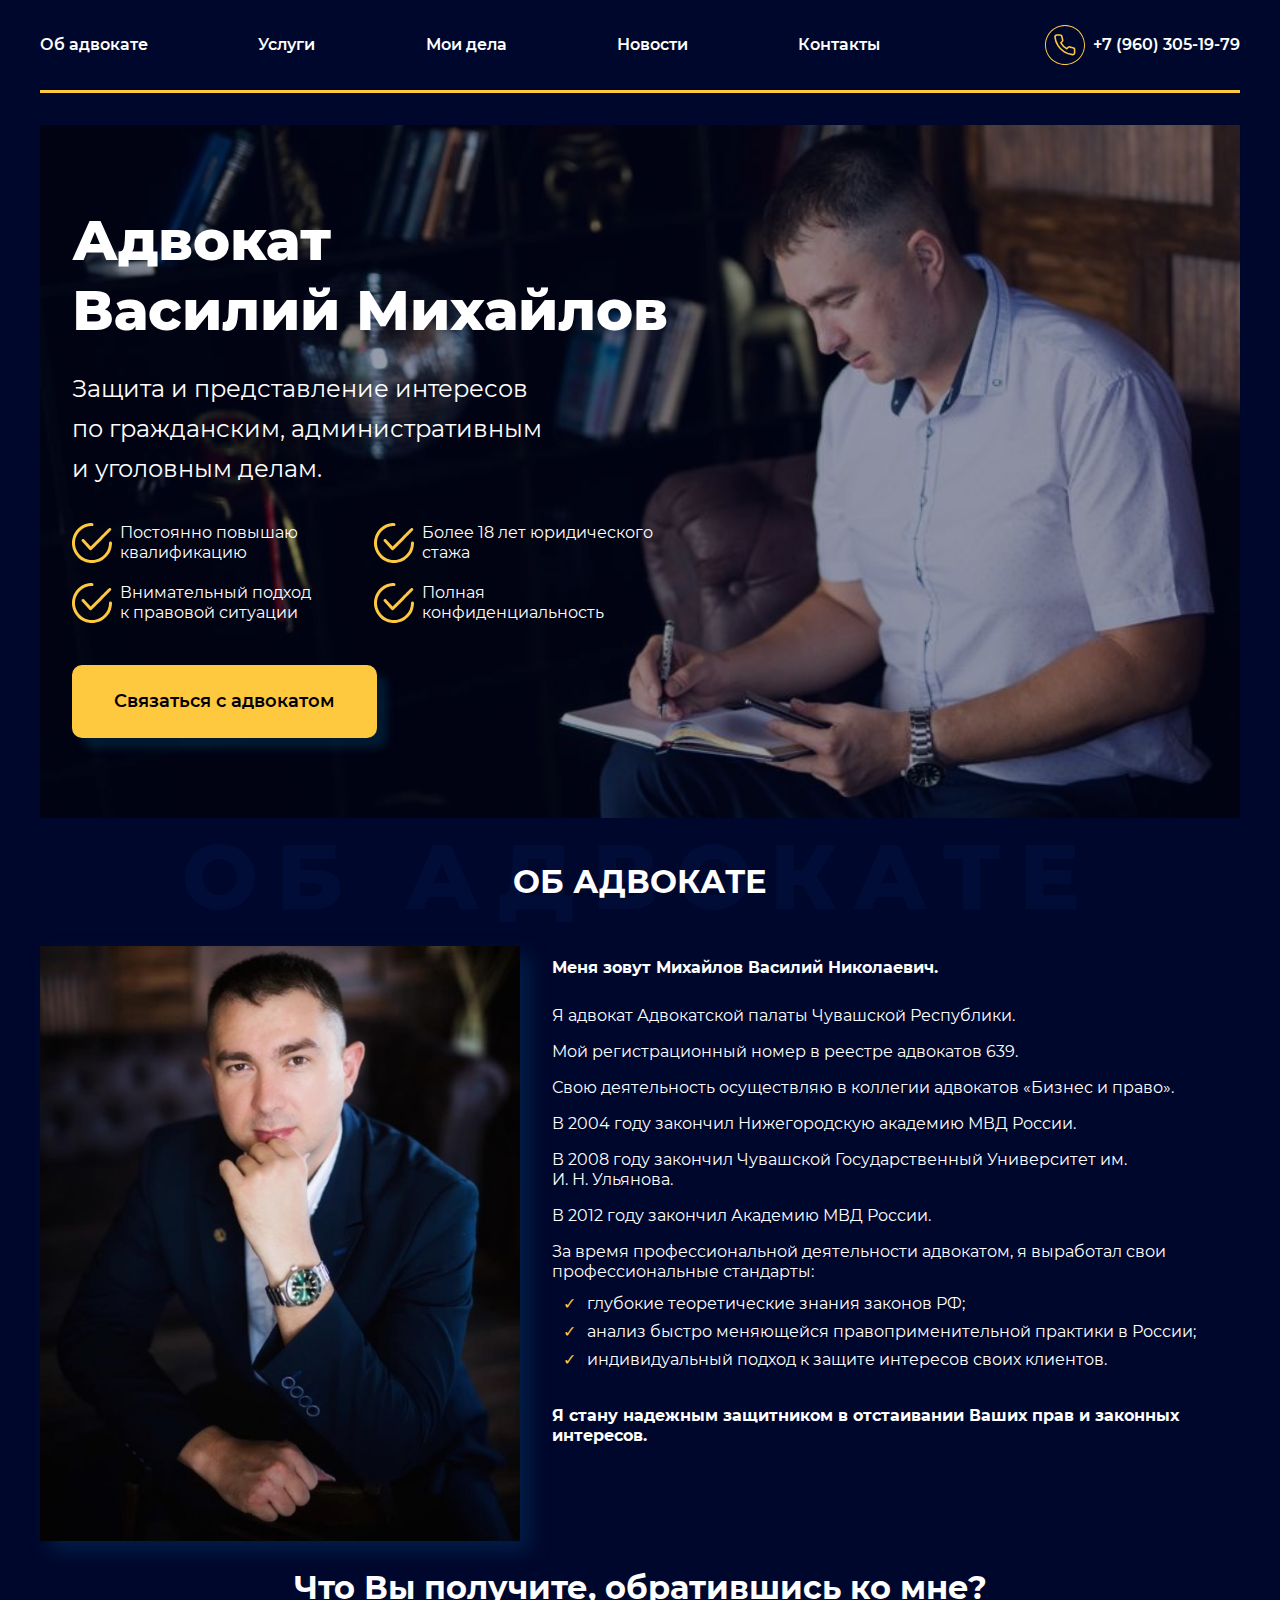
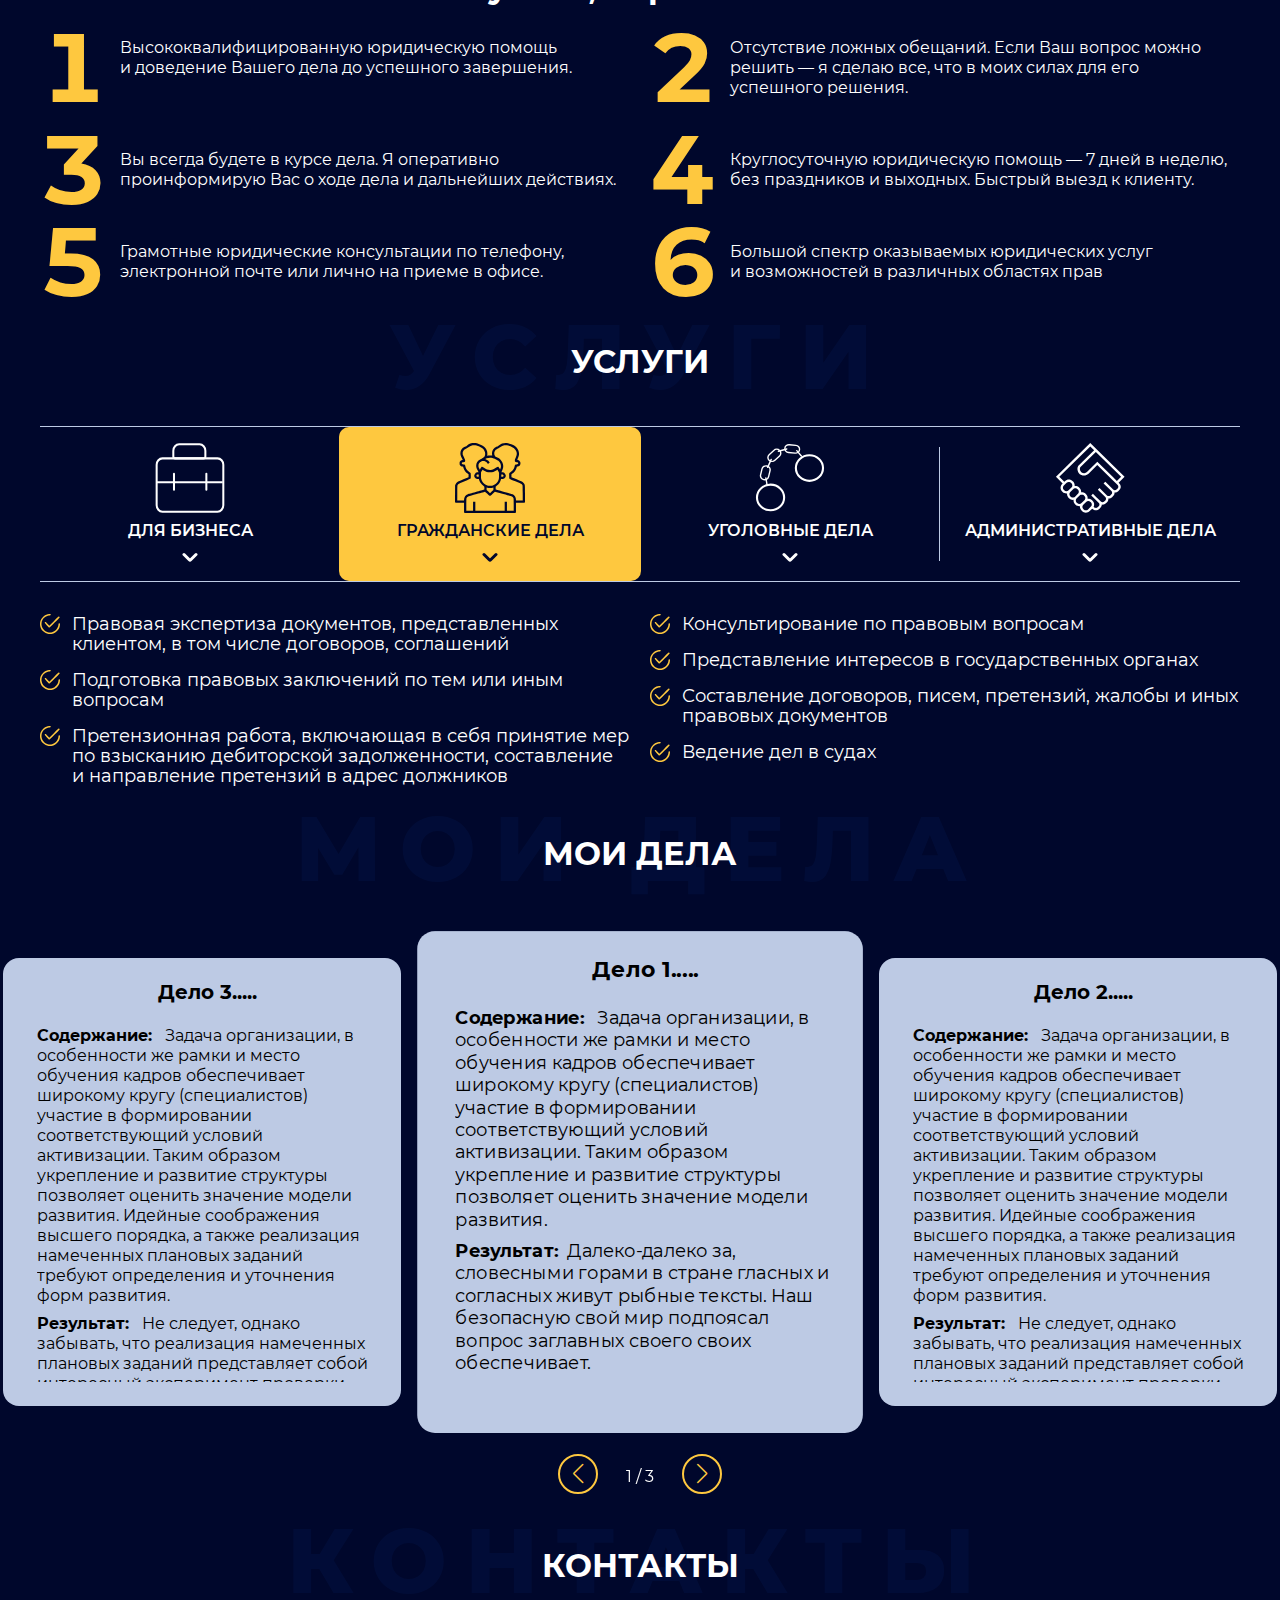
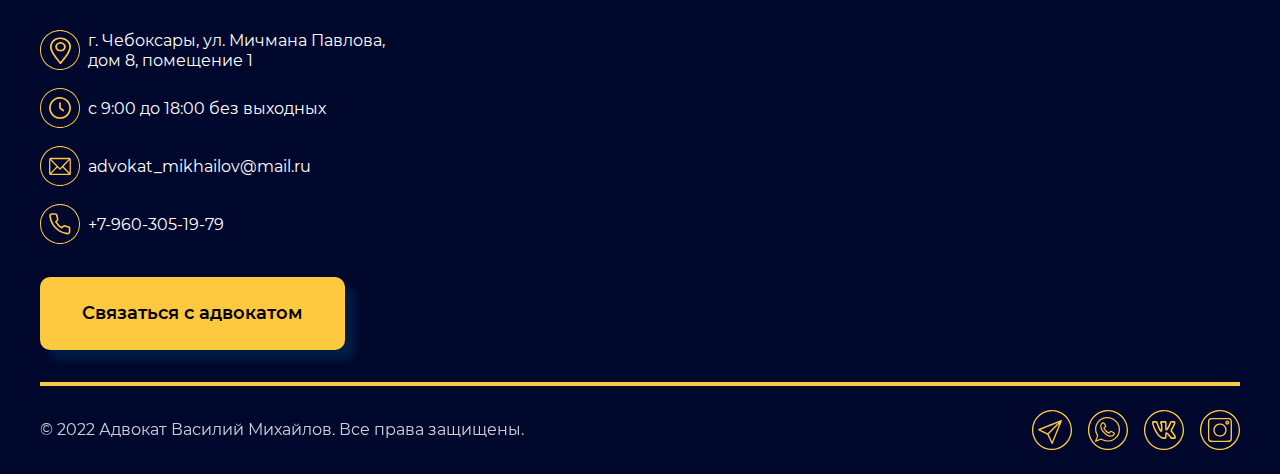
==== commit 30d72d7a: "add custom scroll" ====
--- a/index.html
+++ b/index.html
@@ -278,21 +278,27 @@
           <div class="slider__swiper swiper">
             <div class="swiper-wrapper  flex">
                 <div class="swiper-slide">
-                  <h3 class="slide__title">Дело 1.....</h3>
-                    <p class="slide__text"><span class="text__bold">Содержание:</span> Задача организации, в особенности же рамки и место обучения кадров обеспечивает широкому кругу (специалистов) участие в формировании соответствующий условий активизации. Таким образом укрепление и развитие структуры позволяет оценить значение модели развития.</p>
-                    <p class="slide__text"><span class="text__bold">Результат:</span>Далеко-далеко за, словесными горами в стране гласных и согласных живут рыбные тексты. Наш безопасную свой мир подпоясал вопрос заглавных своего своих обеспечивает.</p>
+                  <div class="scroll-container">
+                    <h3 class="slide__title">Дело 1.....</h3>
+                      <p class="slide__text"><span class="text__bold">Содержание:</span> Задача организации, в особенности же рамки и место обучения кадров обеспечивает широкому кругу (специалистов) участие в формировании соответствующий условий активизации. Таким образом укрепление и развитие структуры позволяет оценить значение модели развития.</p>
+                      <p class="slide__text"><span class="text__bold">Результат:</span>Далеко-далеко за, словесными горами в стране гласных и согласных живут рыбные тексты. Наш безопасную свой мир подпоясал вопрос заглавных своего своих обеспечивает.</p>
+                  </div>
                 </div>
 
                 <div class="swiper-slide">
-                  <h3 class="slide__title">Дело 2.....</h3>
-                    <p class="slide__text"><span class="text__bold">Содержание: </span> Задача организации, в особенности же рамки и место обучения кадров обеспечивает широкому кругу (специалистов) участие в формировании соответствующий условий активизации. Таким образом укрепление и развитие структуры позволяет оценить значение модели развития. Идейные соображения высшего порядка, а также реализация намеченных плановых заданий требуют определения и уточнения форм развития.</p>
-                    <p class="slide__text"><span class="text__bold">Результат: </span>Не следует, однако забывать, что реализация намеченных плановых заданий представляет собой интересный эксперимент проверки форм развития. Разнообразный и богатый опыт консультация с широким активом в значительной степени обуславливает создание систем массового участия. Задача организации, в особенности же консультация с широким активом играет</p>
+                  <div class="scroll-container">
+                    <h3 class="slide__title">Дело 2.....</h3>
+                      <p class="slide__text"><span class="text__bold">Содержание: </span> Задача организации, в особенности же рамки и место обучения кадров обеспечивает широкому кругу (специалистов) участие в формировании соответствующий условий активизации. Таким образом укрепление и развитие структуры позволяет оценить значение модели развития. Идейные соображения высшего порядка, а также реализация намеченных плановых заданий требуют определения и уточнения форм развития.</p>
+                      <p class="slide__text"><span class="text__bold">Результат: </span>Не следует, однако забывать, что реализация намеченных плановых заданий представляет собой интересный эксперимент проверки форм развития. Разнообразный и богатый опыт консультация с широким активом в значительной степени обуславливает создание систем массового участия. Задача организации, в особенности же консультация с широким активом играет</p>
+                  </div>
                 </div>
 
                 <div class="swiper-slide">
-                  <h3 class="slide__title">Дело 3.....</h3>
-                    <p class="slide__text"><span class="text__bold">Содержание: </span> Задача организации, в особенности же рамки и место обучения кадров обеспечивает широкому кругу (специалистов) участие в формировании соответствующий условий активизации. Таким образом укрепление и развитие структуры позволяет оценить значение модели развития. Идейные соображения высшего порядка, а также реализация намеченных плановых заданий требуют определения и уточнения форм развития.</p>
-                    <p class="slide__text"><span class="text__bold">Результат: </span>Не следует, однако забывать, что реализация намеченных плановых заданий представляет собой интересный эксперимент проверки форм развития. Разнообразный и богатый опыт консультация с широким активом в значительной степени обуславливает создание систем массового участия. Задача организации, в особенности же консультация с широким активом играет</p>
+                  <div class="scroll-container">
+                    <h3 class="slide__title">Дело 3.....</h3>
+                      <p class="slide__text"><span class="text__bold">Содержание: </span> Задача организации, в особенности же рамки и место обучения кадров обеспечивает широкому кругу (специалистов) участие в формировании соответствующий условий активизации. Таким образом укрепление и развитие структуры позволяет оценить значение модели развития. Идейные соображения высшего порядка, а также реализация намеченных плановых заданий требуют определения и уточнения форм развития.</p>
+                      <p class="slide__text"><span class="text__bold">Результат: </span>Не следует, однако забывать, что реализация намеченных плановых заданий представляет собой интересный эксперимент проверки форм развития. Разнообразный и богатый опыт консультация с широким активом в значительной степени обуславливает создание систем массового участия. Задача организации, в особенности же консультация с широким активом играет</p>
+                  </div>
                 </div>
             </div>
             <div class="swiper-pagination"></div>
--- a/css/style.css
+++ b/css/style.css
@@ -56,7 +56,9 @@
   --color-bg: #00072c;
   --accent-color: #fec83f;
   --bluelight-color: #bdcae4;
+  --scroll-color: #cccccc;
   --bluelight-color-tr: rgb(189, 202, 228, 0.3);
+  --accent-color-tr: #fec83fa8;
   --color-light-blue-translucent: rgba(144, 163, 200, 0.8);
 }
 html {
@@ -91,6 +93,30 @@
   color: var(--white-color);
   background-color: var(--color-bg);
 }
+
+/*scrollbar*/
+
+/*Firefox*/
+* {
+  scrollbar-width: thin;          /* "auto" or "thin" */
+  scrollbar-color: var(--accent-color) transparent;   /* scroll thumb and track */ 
+}
+
+/*Chrome*/
+*::-webkit-scrollbar {
+  width: 8px;               /* width of the entire scrollbar */
+}
+
+*::-webkit-scrollbar-track {
+  background: transparent;        /* color of the tracking area */
+}
+
+*::-webkit-scrollbar-thumb {
+  background-color: var(--accent-color);    /* color of the scroll thumb */
+  border-radius: 20px;       /* roundness of the scroll thumb */
+  border: 3px solid transparent;  /* creates padding around scroll thumb */
+}
+
 .container {
   position: relative;
   margin: 0 auto;
@@ -630,8 +656,15 @@
   background-color: var(--bluelight-color);
   color: var(--black-color);
   overflow: hidden;
+  overflow-y: hidden;
+}
+.scroll-container {
+  margin-left: 10px;
+  overflow: hidden;
   overflow-y: auto;
-}
+  height: 100%;
+}
+
 .swiper .swiper-slide-active {
   transform: scaleX(1.12) scaleY(1.12);
   transition: transform 0.3s;
